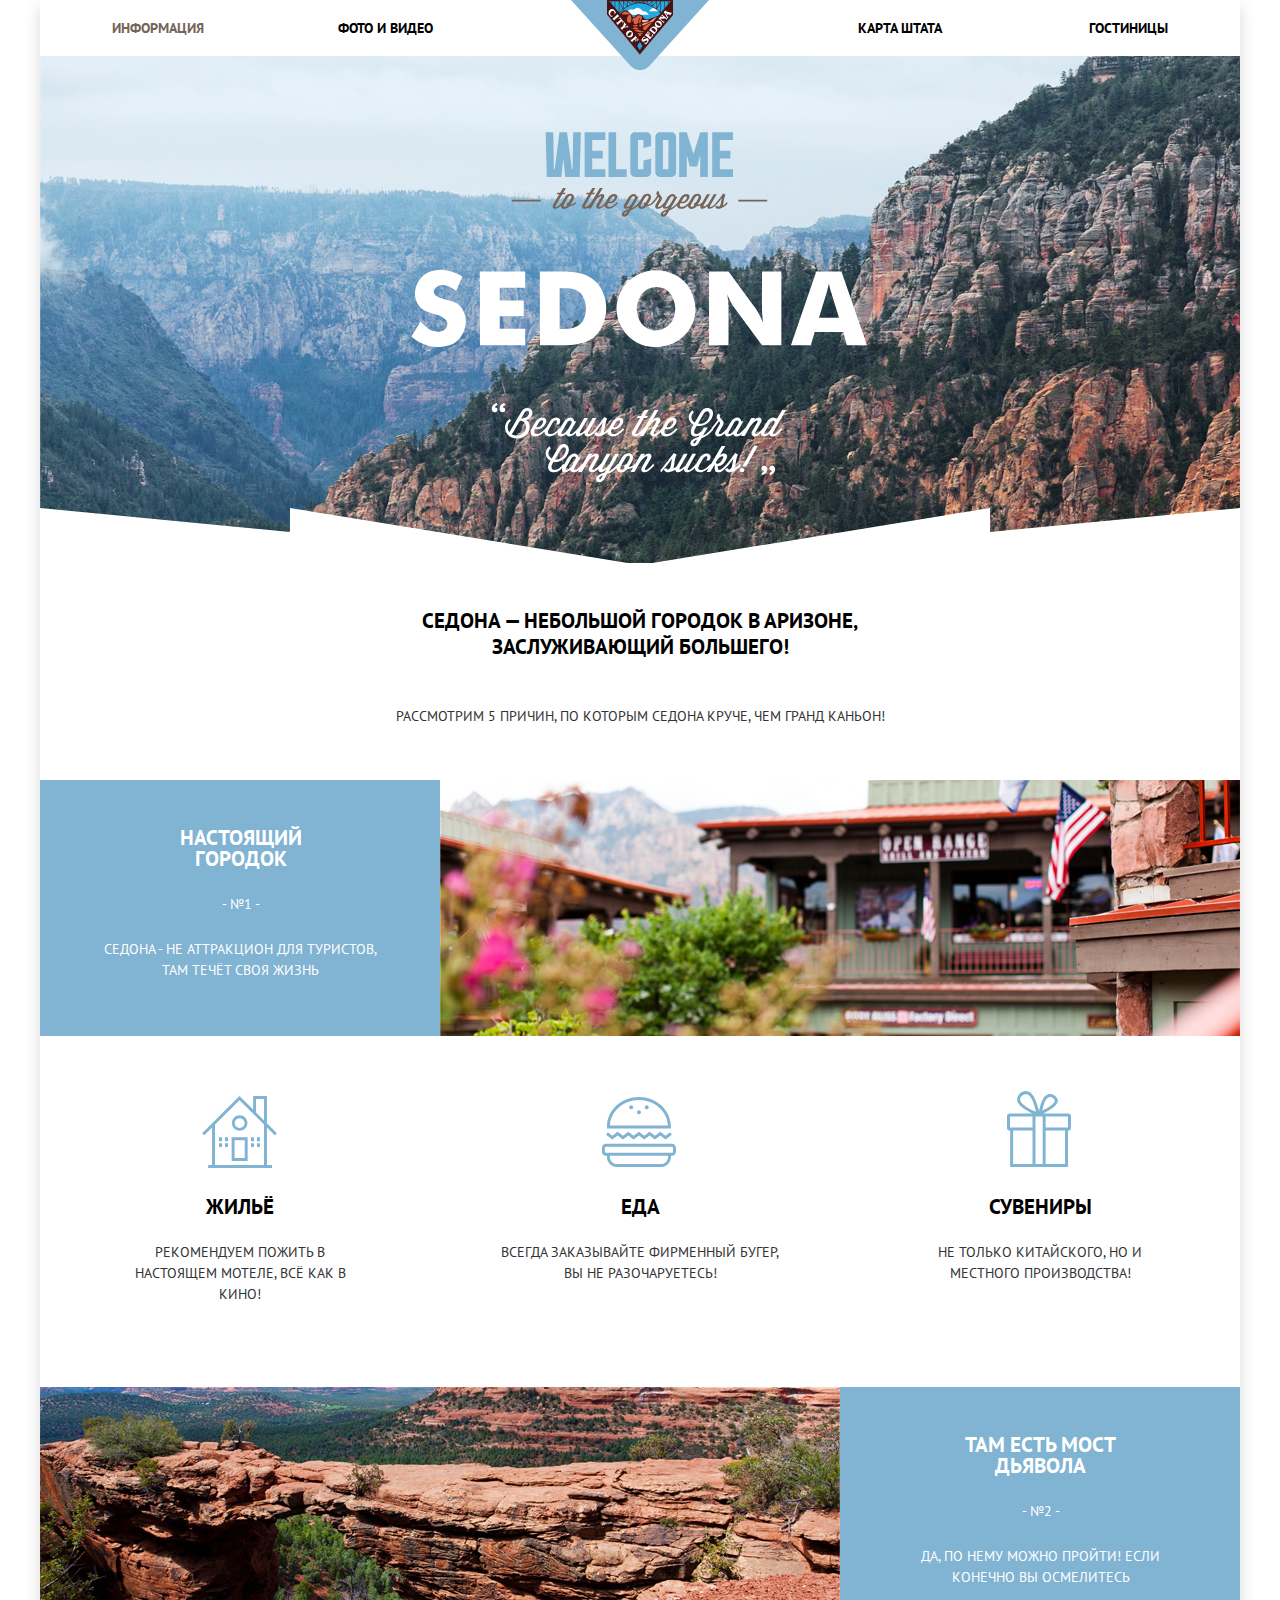
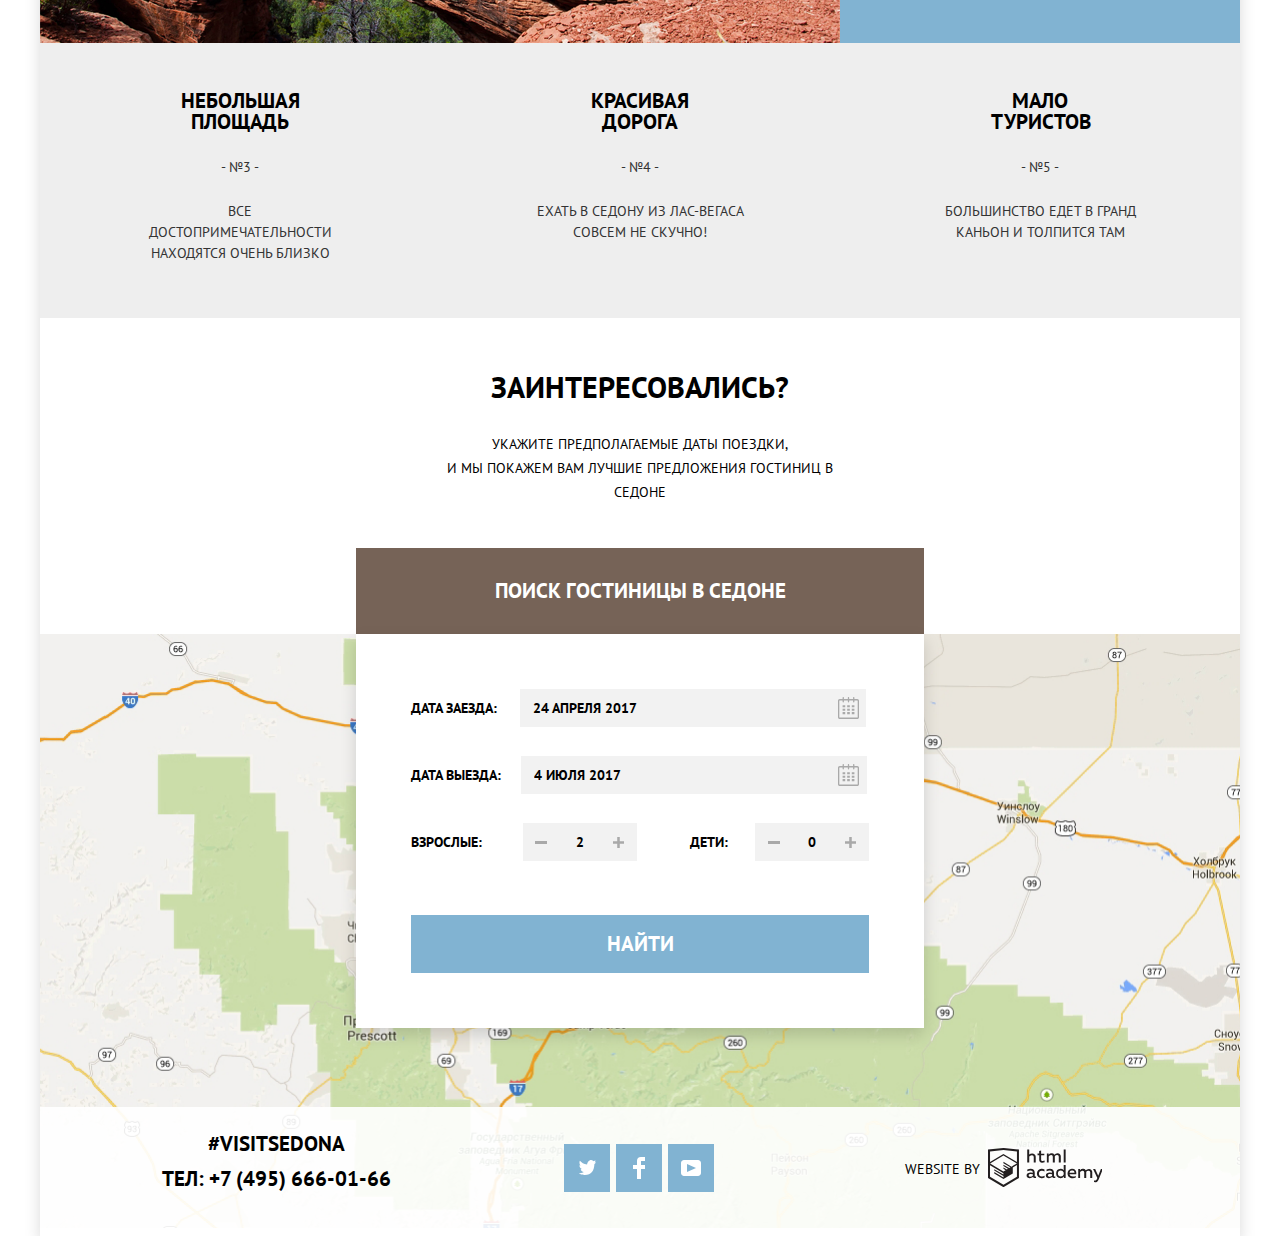
==== index.html @ 707e7577 "Добавляет декоративные элементы для фильтра страницы гостиниц" ====
<!DOCTYPE html>
<html class="page" lang="ru">
  <head>
    <meta charset="utf-8">
    <title>HTML Academy: Седона</title>
    <link href="https://fonts.googleapis.com/css2?family=PT+Sans:wght@400;700&display=swap" rel="stylesheet">
    <link href="css/normalize.css" rel="stylesheet">
    <link href="css/style.css" rel="stylesheet">
  </head>
  <body class="page-body">
   <div class="main-container"> 
    <header class="main-header">
     <nav class="main-navigation">
         <ul class="site-navigation">
           <li><a class="page-active" href="blank.html">Информация</a></li>
           <li><a href="blank.html">Фото и видео</a></li>
           <li><a href="blank.html">Карта штата</a></li>
           <li><a href="hotels.html">Гостиницы</a></li>
         </ul>
       <a class="main-header-logo">
        <img src="img/logo.svg" width="138" height="70" alt="Логотип города Седона">
       </a>
     </nav>
    </header>
    <main>
      <section class="welcome">
        <h1 class="visually-hidden">Добро пожаловать в Седону!</h1>
        <p class="welcome-picture"><img src="img/welcome.svg" width="456.65" height="350.88" alt="Добро пожаловать в Седону"></p>
      </section>
      <section class="info-city">
        <div class="zigzag">
         <h2 class="info-description">Седона — небольшой городок в Аризоне,
            заслуживающий большего!</h2>
         <p class="info-reason">Рассмотрим 5 причин, по которым Седона круче, чем Гранд Каньон!</p>
        </div> 
      </section>
      <section class="about-city">
        <div class="about-city-color">
         <h2 class="about-life">Настоящий
             городок</h2>
         <span>- №1 -</span>
         <p class="life">Седона - не аттракцион для туристов, там
            течёт своя жизнь</p>
        </div> 
        <div class="about-city-view">
         <img src="img/image.jpg" width="800" height="256" alt="Вид на город Седона">
        </div>
      </section>
      <section class="infrastructure">
        <div class="about-residence item-residence">
          <h2>Жильё</h2>
          <p>Рекомендуем пожить в настоящем
             мотеле, всё как в кино!</p>   
        </div>
        <div class="about-food item-food">
          <h2>Еда</h2>
          <p>Всегда заказывайте фирменный бугер,
             Вы не разочаруетесь!</p>
        </div>
        <div class="about-souvenir item-souvenir">
          <h2>Сувениры</h2>
          <p>Не только китайского, но и местного
             производства!</p>
        </div>
      </section>
      <section class="about-city">
        <div class="about-city-view">
          <img src="img/image-2.jpg" width="800" height="256" alt="Вид на мост Дьявола">
        </div>
        <div class="about-city-color">
         <h2 class="about-bridge">Там есть
             мост дьявола</h2>
         <span>- №2 -</span>
         <p class="bridge">Да, по нему можно пройти! Если конечно
            Вы осмелитесь</p>
        </div>
      </section>
      <section class="about-city-feature">
        <div class="about-city-not-color">
         <h2 class="square">Небольшая
             площадь</h2>
         <span>- №3 -</span>
         <p class="about-city-square">Все достопримечательности
            находятся очень близко</p>
        </div>
        <div class="about-city-not-color">
         <h2 class="road">Красивая
             дорога</h2>
         <span>- №4 -</span>
         <p class="about-city-vegas">Ехать в Седону из Лас-Вегаса совсем
            не скучно!</p>
        </div>
        <div class="about-city-not-color">
         <h2 class="tourists">Мало
             туристов</h2>
         <span>- №5 -</span>
         <p class="about-city-grand">Большинство едет в Гранд Каньон
            и толпится там</p>
        </div>
      </section>
      <section class="interesting">
        <h3 class="interesting-now">Заинтересовались?</h3>
        <p class="interesting-search">Укажите предполагаемые даты поездки,<br> 
           и мы покажем Вам лучшие предложения гостиниц в Седоне</p>
         <a class="button" href="#">Поиск гостиницы в Седоне</a>  
      </section>
      <section class="search">
        <form action="https://echo.htmlacademy.ru/" method="POST">
         <div class="search-container"> 
          <div class="search-date-in form-input">
           <label for="date-of-arrival ">Дата заезда:</label>
           <input id="date-of-arrival" type="text" name="date-of-arrival" value="24 апреля 2017" required>
           <button class="calendar" type="button" aria-label="Указать дату заезда">
           <svg xmlns="http://www.w3.org/2000/svg" width="21" height="22" viewBox="0 0 21 22">
            <path d="M19.251 2.025h-2.845V.648c0-.381-.294-.689-.656-.689-.363 0-.656.308-.656.689v1.377h-3.938V.648c0-.381-.294-.689-.655-.689-.363 0-.657.308-.657.689v1.377H5.906V.648c0-.381-.294-.689-.656-.689-.363 0-.657.308-.657.689v1.377H1.75C.784 2.025 0 2.847 0 3.862v16.302C0 21.179.784 22 1.75 22h17.501c.966 0 1.749-.821 1.749-1.836V3.862c0-1.015-.783-1.837-1.749-1.837zm.437 18.139a.448.448 0 0 1-.437.459H1.75a.45.45 0 0 1-.438-.459V3.862a.45.45 0 0 1 .438-.459h2.844v1.378c0 .381.294.689.657.689.362 0 .656-.308.656-.689V3.403h3.938v1.378c0 .381.294.689.657.689.361 0 .655-.308.655-.689V3.403h3.938v1.378c0 .381.293.689.656.689.362 0 .656-.308.656-.689V3.403h2.845c.241 0 .437.206.437.459v16.302z" fill="#A9A9A9"/>
            <path d="M4.594 8.225h2.625v2.066H4.594zM4.594 11.668h2.625v2.067H4.594zM4.594 15.112h2.625v2.066H4.594zM9.188 15.112h2.625v2.066H9.188zM9.188 11.668h2.625v2.067H9.188zM9.188 8.225h2.625v2.066H9.188zM13.781 15.112h2.625v2.066h-2.625zM13.781 11.668h2.625v2.067h-2.625zM13.781 8.225h2.625v2.066h-2.625z" fill="#A9A9A9"/>
           </svg>
           </button>
          </div>
          <div class="search-date-out form-output">
           <label for="date-of-departure">Дата выезда:</label>
           <input id="date-of-departure" type="text" name="date-of-departure" value="4 июля 2017" required>
           <button class="calendar" type="button" aria-label="Указать дату выезда">
           <svg xmlns="http://www.w3.org/2000/svg" width="21" height="22" viewBox="0 0 21 22">
            <path d="M19.251 2.025h-2.845V.648c0-.381-.294-.689-.656-.689-.363 0-.656.308-.656.689v1.377h-3.938V.648c0-.381-.294-.689-.655-.689-.363 0-.657.308-.657.689v1.377H5.906V.648c0-.381-.294-.689-.656-.689-.363 0-.657.308-.657.689v1.377H1.75C.784 2.025 0 2.847 0 3.862v16.302C0 21.179.784 22 1.75 22h17.501c.966 0 1.749-.821 1.749-1.836V3.862c0-1.015-.783-1.837-1.749-1.837zm.437 18.139a.448.448 0 0 1-.437.459H1.75a.45.45 0 0 1-.438-.459V3.862a.45.45 0 0 1 .438-.459h2.844v1.378c0 .381.294.689.657.689.362 0 .656-.308.656-.689V3.403h3.938v1.378c0 .381.294.689.657.689.361 0 .655-.308.655-.689V3.403h3.938v1.378c0 .381.293.689.656.689.362 0 .656-.308.656-.689V3.403h2.845c.241 0 .437.206.437.459v16.302z" fill="#A9A9A9"/>
            <path d="M4.594 8.225h2.625v2.066H4.594zM4.594 11.668h2.625v2.067H4.594zM4.594 15.112h2.625v2.066H4.594zM9.188 15.112h2.625v2.066H9.188zM9.188 11.668h2.625v2.067H9.188zM9.188 8.225h2.625v2.066H9.188zM13.781 15.112h2.625v2.066h-2.625zM13.781 11.668h2.625v2.067h-2.625zM13.781 8.225h2.625v2.066h-2.625z" fill="#A9A9A9"/>
           </svg>
           </button>
          </div>

          <div class="search-person">
            <div class="adult form-adult">
           <label for="adult">Взрослые:</label>
           <button class="minus" type="button" aria-label="Убрать одного взрослого">
           <svg width="12" height="3" viewBox="0 0 12 3" fill="none" xmlns="http://www.w3.org/2000/svg">
              <rect width="12" height="3"  fill="#A9A9A9"/>
            </svg>
           </button>
           <input id="adult" type="text" name="adult" min="0" value="2">
           <button class="plus" type="button" aria-label="Добавить одного взрослого">
          <svg width="11" height="11" viewBox="0 0 11 11" fill="none" xmlns="http://www.w3.org/2000/svg">
              <path fill-rule="evenodd" clip-rule="evenodd" d="M4.23086 6.76932V11H6.76932V6.76932H11V4.23086H6.76932V0H4.23085V4.23086H0V6.76932H4.23086Z" fill="#A9A9A9"/>
              </svg>
           </button>
           </div>

          <div class="children form-children">
           <label for="children">Дети:</label>
           <button class="minus" type="button" aria-label="Убрать одного ребенка">
           <svg width="12" height="3" viewBox="0 0 12 3" fill="none" xmlns="http://www.w3.org/2000/svg">
              <rect width="12" height="3"  fill="#A9A9A9"/>
            </svg>
           </button>
           <input id="children" type="text" name="children" min="0" value="0">
           <button class="plus" type="button" aria-label="Добавить одного ребенка">
           <svg width="11" height="11" viewBox="0 0 11 11" fill="none" xmlns="http://www.w3.org/2000/svg">
              <path fill-rule="evenodd" clip-rule="evenodd" d="M4.23086 6.76932V11H6.76932V6.76932H11V4.23086H6.76932V0H4.23085V4.23086H0V6.76932H4.23086Z" fill="#A9A9A9"/>
              </svg>
           </button>
          </div>
          </div>
          <button class="find" type="submit">Найти</button>
        </div>
        </form>
      </section>
      <div class="map">
        <img src="img/map.jpg" width="1200" height="594" alt="Карта города Седоны">
      </div>
    </main>
    <footer class="main-footer index-footer">
      <div class="contact-tag-tel">
        <div class="tag">
          <a href="#">#visitsedona</a>
        </div>
        <div class="tel">
          Тел: +7 (495) 666-01-66
        </div>
      </div>
      <div class="contact-social">
         <ul class="social-list">
           <li><a class="social-button twitter-button" href="#"><span class="visually-hidden">Твиттер</span></a></li>
           <li><a class="social-button facebook-button" href="#"><span class="visually-hidden">Фейсбук</span></a></li>
           <li><a class="social-button youtube-button" href="#"><span class="visually-hidden">Ютуб</span></a></li>
         </ul>
      </div>
      <div class="developer">
        <span class="by">website by</span>
        <a class="developer-logo" href="https://htmlacademy.ru/intensive/htmlcss" aria-label="HTML и CSS. Профессиональная вёрстка сайтов">
          <svg id="Layer_1" data-name="Layer 1" xmlns="http://www.w3.org/2000/svg" viewBox="0 0 108.08 36.85"><title>logo-htmlacademy-small1</title>
            <path d="M44.61,26.88a2,2,0,0,0,.55-0.1v1.33a3.25,3.25,0,0,1-1.18.21,1.67,1.67,0,0,1-1.67-1,4.84,4.84,0,0,1-3.14,1.08c-1.51,0-2.91-.83-2.91-2.55,0-2.13,2-2.79,3.71-2.79a11.08,11.08,0,0,1,2.17.25v-0.3c0-1-.76-1.77-2.19-1.77a7.42,7.42,0,0,0-3,.64v-1.7a10.21,10.21,0,0,1,3.19-.55c2.36,0,3.81,1.12,3.81,3.65v3a0.54,0.54,0,0,0,.49.59h0.17Zm-6.44-1.13A1.35,1.35,0,0,0,39.63,27h0.11a3.39,3.39,0,0,0,2.41-1V24.58a9.72,9.72,0,0,0-1.81-.21c-1,0-2.16.33-2.16,1.38h0Zm12.36-6.11a5,5,0,0,1,2.57.64V22a4.08,4.08,0,0,0-2.3-.7,2.75,2.75,0,1,0,0,5.49,5,5,0,0,0,2.43-.64v1.71a6.27,6.27,0,0,1-2.76.57A4.21,4.21,0,0,1,46,24.51q0-.21,0-0.41a4.32,4.32,0,0,1,4.18-4.46h0.38Zm12.17,7.24a2,2,0,0,0,.55-0.1v1.33a3.25,3.25,0,0,1-1.18.21,1.67,1.67,0,0,1-1.67-1,4.84,4.84,0,0,1-3.14,1.08c-1.51,0-2.91-.83-2.91-2.55,0-2.13,2-2.79,3.71-2.79a11.08,11.08,0,0,1,2.17.25v-0.3c0-1-.76-1.77-2.19-1.77a7.42,7.42,0,0,0-3,.64v-1.7a10.21,10.21,0,0,1,3.19-.55c2.36,0,3.81,1.12,3.81,3.65v3a0.54,0.54,0,0,0,.49.59h0.17Zm-6.44-1.13A1.35,1.35,0,0,0,57.73,27h0.11a3.39,3.39,0,0,0,2.41-1V24.58a9.72,9.72,0,0,0-1.81-.21c-1.06,0-2.16.33-2.16,1.38h0ZM73,16V28.2H71.35V26.88a3.88,3.88,0,0,1-3.19,1.54,4.4,4.4,0,0,1,0-8.78,3.81,3.81,0,0,1,3,1.3V16H73Zm-4.53,5.22a2.76,2.76,0,1,0,0,5.52A2.86,2.86,0,0,0,71.15,25V23A2.91,2.91,0,0,0,68.49,21.27ZM79,19.64c3.31,0,4.46,2.68,3.92,5.09H76.7c0.21,1.5,1.67,2.11,3.19,2.11a6.11,6.11,0,0,0,2.64-.59v1.6a7.14,7.14,0,0,1-3,.57C77,28.42,74.78,27,74.78,24a4.18,4.18,0,0,1,4-4.39H79Zm0.09,1.54a2.28,2.28,0,0,0-2.44,2.1v0.06H81.3A2,2,0,0,0,79.13,21.18Zm5.73,7V19.87h1.65v1a3.81,3.81,0,0,1,2.78-1.27A2.86,2.86,0,0,1,91.89,21a4.12,4.12,0,0,1,2.91-1.33A3.06,3.06,0,0,1,98,23V28.2h-1.9V23.05a1.59,1.59,0,0,0-1.42-1.75H94.42a2.8,2.8,0,0,0-2.07,1.12V28.2h-1.9V23.05A1.59,1.59,0,0,0,89,21.31H88.8a3,3,0,0,0-2.21,1.29v5.63H84.86Zm21.31-8.33h1.9l-3.91,9.46c-0.9,2.17-2.09,2.86-3.35,2.86a4.76,4.76,0,0,1-1.1-.14V30.46a2.86,2.86,0,0,0,.85.12c0.9,0,1.58-.64,2.07-1.9l0.17-.42-4-8.4h2l2.86,6.29ZM38.73,1.46V6.22a3.81,3.81,0,0,1,2.7-1.14,3.25,3.25,0,0,1,3.44,3.4v5.15H43V8.72a1.81,1.81,0,0,0-1.61-2h-0.3a2.93,2.93,0,0,0-2.32,1.39v5.52h-1.9V1.46h1.9ZM49.94,2.31v3h3V6.91h-3v3.81c0,1.1.5,1.46,1.58,1.46a4.49,4.49,0,0,0,1.69-.33v1.6A6.8,6.8,0,0,1,51,13.8a2.55,2.55,0,0,1-2.86-2.74V6.89H46.58V5.26h1.5V2.74Zm5.4,11.31V5.28H57v1A3.81,3.81,0,0,1,59.77,5a2.86,2.86,0,0,1,2.6,1.33A4.12,4.12,0,0,1,65.28,5,3.06,3.06,0,0,1,68.44,8.4v5.21h-1.9V8.46a1.59,1.59,0,0,0-1.42-1.75H64.89a2.8,2.8,0,0,0-2.07,1.12v5.78h-1.9V8.46A1.59,1.59,0,0,0,59.5,6.71H59.27A3,3,0,0,0,57.06,8v5.63H55.34ZM71.17,1.45H73V13.6H71.17V1.45ZM14.71,0H14.55L0,1.54V28.21l14.55,8.66,14.55-8.66V1.54Zm12.5,27.1L14.55,34.64,1.9,27.12V16.18l12.59,7.5V25L5.86,19.9v1.31l8.68,5.21v1.39L5.87,22.65V24l8.68,5.21,8.75-5.24V18.31L27.2,16V27.12Zm0-12.53-3.48,2-1.6,1L14.51,13v1.31L21,18.23H21l-0.14.09-1,.54-5.37-3.2V17l4.24,2.52-1,.67-3.2-1.9v1.31l2.1,1.24L14.5,22.1,2,14.65,14.51,7.11Zm0-1.32L14.49,5.76,1.91,13.25v-10L14.56,1.92,27.21,3.25v10h0Z" transform="translate(0 -0.02)" fill="#231f20"/>
          </svg>
       </a>
      </div>
    </footer> 
   </div> 
  </body>
</html>
---- css/style.css ----
/* Variables */

:root {
  --basic-black: #000000;
  --basic-extra-black: #333333;
  --basic-white: #FFFFFF;
  --basic-dark-blue: #5496BD;
  --basic-blue: #669EC0;
  --basic-light-blue: #81B3D2;
  --basic-dark-brown: #503E33;
  --basic-brown: #604E43;
  --basic-light-brown: #766357;
  --basic-extra-gray:  #666666;
  --basic-dark-gray: #A9A9A9;
  --basic-gray: #EBEBEB;
  --basic-light-gray: #F2F2F2;
  --basic-natural: #EEEEEE;
  --special-coll-blue:  E6F3FA;
  --special-dark-gray: #6A6A6A;
  --special-gray: #ABABAB;
  --special-black: #231F20;
  --special-middle-gray: #CACACA;
  --special-logo-gray: #BDBBBC;
  --special-input-gray: #E5E5E5;
 
}
/*outline: 1px solid #ff0000;*/

/* Global */

body {
  margin: 0;
  padding: 0;
  font-family: "PT Sans", Arial, sans-serif;
  font-size: 14px;
  line-height: 26px;
  font-weight: 400;
  color: var(--basic-black);
  text-transform: uppercase;
  background-color: var(--basic-white);
}

a {
  text-decoration: none;
}

img {
  max-width: 100%;
  height: auto;
}

* {
  box-sizing: border-box;
}

.visually-hidden {
  width: 1px;
  height: 1px;
  margin: -1px;
  border: 0;
  padding: 0;
  white-space: nowrap;
  clip-path: inset(100%);
  clip: rect(0 0 0 0);
  overflow: hidden;
}

/* Сетка */

.page {
  height: 100%;
}

.main-container {
  display: grid;
  grid-template-rows: min-content 1fr min-content;
  align-content: start;
  width: 1200px;
  min-height: 100%;
	margin: 0 auto;
  padding: 0;
  background-color: var(--basic-white);
  box-shadow: 0px 7px 15px rgba(0, 1, 1, 0.15);
  position: relative;
}

/* Main navigation */

.main-navigation {
  font-weight: 700;
  background-color: var(--basic-white);
  position: relative;
}

.site-navigation {
  display: flex;
  margin: 0;
  padding: 15px 72px;
}

.site-navigation li {
  list-style: none;
}

.site-navigation li:nth-child(2) {
  margin-left: 134px;
}

.site-navigation li:nth-child(3) {
  margin-left: auto;
}

.site-navigation li:last-child {
  margin-left: 147px;
}

a.main-header-logo {
  position: absolute;
  top: 0;
  left: 50%;
  transform: translateX(-50%);
}

/* User navigation */

.site-navigation a {
  color: var(--basic-black);
}

.site-navigation a:hover,
.site-navigation a:focus {
  color: var(--basic-light-blue);
}

.site-navigation a:active {
  color: var(--basic-black);
  opacity: 0.3;
}

.site-navigation .page-active {
  color: var(--basic-light-brown);
}

/* Main Index */

.welcome {
  background-color: var(--special-coll-blue);
  background-image: url("../img/background photo.jpg");
  background-repeat: no-repeat;
  padding-top: 77.35px;
  padding-bottom: 71.76px;
  padding-left: 371px;
  padding-right: 371px;
}

p.welcome-picture {
  padding-bottom: 0;
  margin: 0;
}

.info-city {
  display: flex;
  background-color: var(--basic-white);
  flex-direction: column;
  align-items: center;
  margin: 0;
}

.info-city .zigzag {
  background-image: url("../img/intro-mask.svg");
  background-repeat: no-repeat;
  padding: 0;
  padding-top: 57px;
  margin: 0;
  margin-top: -55px;
}

.info-city .info-description {
  display: inline-block;
  font-size: 21px;
  font-weight: 700;
  text-align: center;
  padding-bottom: 32px;
  padding-top: 42.5px;
  margin: 0;
  margin-bottom: 11.5px;
  margin-left: 365px;
  margin-right: 365px;
}

.info-reason {
  text-align: center;
  color: var(--basic-extra-black);
}

.info-city .info-reason {
  margin: 0;
  margin-bottom: 51px;
}

.interesting {
  background-color: var(--basic-white); 
}

.interesting-now {
  font-size: 30px;
  line-height: 24px;
  font-weight: 700;
  text-align: center;
  margin-bottom: 33px;
  margin-top: 57px;
}

.about-city {
  display: flex;
  justify-content: space-between;
  margin: 0;
  padding: 0; 
}

.about-city-color {
  width: 400px;
  color: var(--basic-white);
  background-color: var(--basic-light-blue);
  line-height: 21px;
  text-align: center;
  padding-top: 47px;
  padding-right: 49px;
  padding-bottom: 54px;
  padding-left: 50px;
}

.about-city-color h2.about-life {
  width: 122px;
  font-size: 21px;
  font-weight: 700;
  margin: 0 auto;
  margin-bottom: 25px;
}

.about-city-color h2.about-bridge {
  width: 151px;
  font-size: 21px;
  font-weight: 700;
  margin: 0 auto;
  margin-bottom: 25px;
}

.about-city-color p.life {
  margin-top: 24px;
  margin-bottom: 0;
}

.about-city-color p.bridge {
  margin-top: 24px;
  margin-bottom: 0;
}

.about-city-view {
  display: flex;
}

.infrastructure {
  display: grid;
  grid-template-columns: 1fr 1fr 1fr;
  margin: 0;
  padding: 0;
}

.about-residence h2,
.about-food h2,
.about-souvenir h2 {
  margin-top: 0;
  margin-bottom: 25px;
  padding-top: 160px;
}

.about-residence,
.about-food,
.about-souvenir {
  padding-bottom: 82px;
} 

.about-residence p {
  display: inline-block;
  width: 254px;
  margin: 0;
}

.about-food p {
  display: inline-block;
  width: 297px;
  margin: 0;
}

.about-souvenir p {
  display: inline-block;
  width: 270px;
  margin: 0;
}

.infrastructure .item-residence { 
  background-image: url("../img/icon-1.svg");
  background-repeat: no-repeat;
  background-position: 162px 60px;
}

.infrastructure .item-food { 
  background-image: url("../img/icon-3.svg");
  background-repeat: no-repeat;
  background-position: 162px 61px;
}

.infrastructure .item-souvenir { 
  background-image: url("../img/icon-2.svg");
  background-repeat: no-repeat;
  background-position: 167px 55px;
}

.about-city-feature {
  display: grid;
  justify-items: center;
  grid-template-columns: 1fr 1fr 1fr;
  margin: 0;
  padding: 0;
}

.about-city-not-color {
  padding-top: 47px;
  padding-bottom: 54px;
}

.about-city-feature h2 {
  margin: 0;
  margin-bottom: 25px;
  font-size: 21px;
  font-weight: 700;
 }

 .about-city-not-color .square {
  margin-bottom: 25px;
  width: 119px;
  margin-left: auto;
  margin-right: auto;
}

.about-city-not-color .road {
  margin-bottom: 25px;
  width: 99px;
  margin-left: auto;
  margin-right: auto;
}

.about-city-not-color .tourists {
  margin-bottom: 25px;
  width: 98px;
  margin-left: auto;
  margin-right: auto;
} 

p.about-city-square {
  width: 209px;
  margin-top: 23px;
  margin-bottom: 0;
} 

p.about-city-vegas {
  width: 261px;
  margin-top: 23px;
  margin-bottom: 0;
} 

p.about-city-grand {
  width: 247px;
  margin-top: 23px;
  margin-bottom: 0;
} 

.infrastructure {
  background-color: var(--basic-white);
  text-align: center;
  line-height: 21px;
}

.infrastructure h2 {
  font-size: 21px;
  font-weight: 700;
}

.infrastructure p {
  color: var(--basic-extra-black);
}

.about-city-feature {
  background-color: var(--basic-natural);
  text-align: center;
  line-height: 21px;
}

.about-city-feature h2 {
  font-size: 21px;
  font-weight: 700;
}

.about-city-feature p {
  color: var(--basic-extra-black);
}

.about-city-feature span {
  color: var(--basic-extra-black);
}

.interesting {
  display: flex;
  flex-direction: column;
  align-items: center;
}

.interesting a.button {
  padding-top: 30px;
  padding-bottom: 30px;
  padding-left: 125px;
  padding-right: 124px;
}

.interesting-search {
  line-height: 24px;
  text-align: center;
  width: 435px;
  margin: 0;
  margin-bottom: 44px;
}

/* Main Index Button */

.button {
  width: 568px;
  font: inherit;
  font-size: 21px;
  font-weight: 700;
  color: var(--basic-white);
  background-color: var(--basic-light-brown);
  text-align: center;
  vertical-align: middle;
  text-transform: uppercase;
  border: none;
}

.button:hover,
.button:focus {
  background-color: var(--basic-brown);
}

.button:active {
  color: rgba(255, 255, 255, 0.3);
  background-color: var(--basic-dark-brown);
}

/* Main Index Form */
.search {
  width: 568px;
  line-height: 26px;
  font-weight: 700;
  text-align: left;
  background-color: var(--basic-white);
  margin-left: auto;
  margin-right: auto;
  position: absolute; 
  left: 316px;
}

.search .search-container {
  display: flex;
  flex-direction: column;
  flex-wrap: wrap;
  padding: 55px;
  margin: 0;
  box-shadow: 0px 7px 15px rgba(0, 1, 1, 0.15);
  position: relative;
}

.search .search-person {
  display: flex;
  justify-content: space-between;  
}

.search-date-in input {
  width: 346px;
  height: 38px;
  padding-left: 13px;
  margin-left: 19px;
}  

.search-date-out input{
  width: 346px;
  height: 38px;
  padding-left: 13px;
  margin-left: 16px;
}

.search-container input {
  font-size: 14px;
  font-weight: 700;
  text-transform: uppercase;
  background-color: var(--basic-light-gray);
  border: none;
  margin-bottom: 29px;
}

.search-container button.find {
  display: inline-block;
  font-weight: 700;
  font-size: 21px;
  text-align: center;
  height: 58px;  
  text-transform: uppercase;
  background-color: var(--basic-light-blue);
  color: var(--basic-white);
  border: none;
  padding: 16px 182px;
  margin-top: 25px;
}

.search-container button.find:hover,
.search-container button.find:focus {
  background-color: var(--basic-blue);
}

.search-container button.find:active {
  background-color: var(--basic-dark-blue);
  color: rgba(255, 255, 255, 0.3);
}

.search-container input:hover {
  background-color: var(--basic-gray);
}

.search-container input:focus {
  background-color: var(--basic-white);
  border: 2px solid var(--special-input-gray);
}

.search-person input {
  width: 114px;
  height: 38px;
  text-align: center;
}

.adult label {
  margin: 0;
  margin-right: 37px;
}

.children input {
  margin: 0;
  margin-left: 23px;
}

.search .calendar {
  background-color: var(--basic-light-gray);
  border: none;
}

.form-input {
  position: relative;
}

.form-input .calendar {
  position: absolute;
  right:4px;
  top: 7px;
}

.form-output {
  position: relative;
}

.form-output .calendar {
  position: absolute;
  right:4px;
  top: 7px;
}

.search button.calendar:hover path,
.search button.calendar:focus path {
  fill: var(--basic-black);
}

.search button.calendar:active path {
  fill: var(--basic-light-blue);
}

.search .minus,
.search .plus {
  background-color: var(--basic-light-gray);
  border: none;
}

.form-adult {
  position: relative;
}

.form-adult .minus {
  position: absolute;
  top: 7px;
  left: 118px;
}

.form-adult .plus {
  position: absolute;
  top: 11px;
  left: 196px;
}

.form-children {
  position: relative;
}

.form-children .minus {
  position: absolute;
  top: 7px;
  right: 83px;
}

.form-children .plus {
  position: absolute;
  top: 11px;
  right: 7px;
}

.search button.minus:hover rect,
.search button.minus:focus rect {
  fill: var(--basic-black);
}

.search button.minus:active rect {
  fill: var(--basic-light-blue);
}

.search button.plus:hover path,
.search button.plus:focus path {
  fill: var(--basic-black);
}

.search button.plus:active path {
  fill: var(--basic-light-blue);
}

/* Main Footer Index*/

.main-footer {
  display: grid;
  width: 1200px;
  justify-items: center;
  grid-template-columns: 1fr 1fr 1fr;
  background-color: rgba(255, 255, 255, 0.9);
  margin: 0;
  padding: 0; 
}

.index-footer {
  position: absolute;
  bottom: 8px;
}

.contact-tag-tel {
  font-size: 21px;
  font-weight: 700;
  text-align: center;
  padding-top: 24px;
  padding-bottom: 36px;
  padding-left: 73px;
}

.tag a {
  color: var(--basic-black);
}

.contact-tag-tel .tag {
  margin-bottom: 9px;
  text-align: center;
}

.main-footer .contact-social {
  padding-top: 37px;
  padding-bottom: 36px;
  padding-right: 2px;
}

.contact-social ul {
  display: flex;
  justify-content: space-between;
  width: 150px;
  margin: 0;  
  padding: 0;
  list-style: none;  
}

.contact-social a.social-button {
  display: flex;
  width: 46px;
  height: 48px;
  text-align: center;
}

.contact-social .social-button {
  background-color: var(--basic-light-blue);
}

.twitter-button {
  background-image: url("../img/twitter.svg");
  background-repeat: no-repeat;
  background-position: center;
}

.facebook-button {
  background-image: url("../img/fb-icon.svg");
  background-repeat: no-repeat;
  background-position: center;
}

.youtube-button {
  background-image: url("../img/youtube.svg");
  background-repeat: no-repeat;
  background-position: center;
}

.social-button:hover,
.social-button:focus {
  background-color: var(--basic-blue);
}

.social-button:active {
  color: rgba(255, 255, 255, 0.3);
  background-color: var(--basic-dark-blue);
}

.developer {
  display: flex;
  padding-right: 73px;
}

.developer-logo {
  width: 115px;
  height: 41px;
  color: var(--special-black);
  padding-top: 41px;
}

.developer span {
  padding-top: 49px;
  padding-bottom: 45px;
  margin-right: 8px;
}

a.developer-logo:hover path,
a.developer-logo:focus path{
  fill: var(--basic-light-blue);
}

a.developer-logo:active path{
  fill: var(--special-logo-gray);
}

/* Main Hotels */

.filters {
  background-color: var(--basic-blue);
  background-image: url("../img/background.jpg");
  background-repeat: no-repeat;
  color: var(--basic-white);
}

.filters .filter-items {
  display: flex;
  margin: 0;
  padding: 0;
  padding: 0 72px;
}

.filters legend {
  font-weight: 700;
  font-size: 16px;
  line-height: 21px;
}

.filters fieldset {
  margin: 0;
  padding: 0;
  border: none;
}

.filters ul {
  min-width: 160px;
  margin: 0;
  padding: 0;
  list-style: none;
}

.filter-items .infrastructure-items,
.filter-items .housing-items,
.filter-items .cost-items {
  padding-top: 26.5px;
  padding-bottom: 29px;
  text-align: left;
}

.infrastructure-items legend,
.housing-items legend {
  margin-bottom: 24px;
}

.infrastructure-list li:not(:last-child) {
  padding:0;
  margin:0;
  margin-bottom: 25px;
  line-height: 21px;
}

.type-housing li:not(:last-child) {
  padding:0;
  margin:0;
  margin-bottom: 25px;
  line-height: 21px;
}

.housing-items label {
  padding-left: 39px; 
}

.filter-option {
  display: none;
}

.infrastructure-item label {
  position: relative;
  display: block;
  cursor: pointer;
  user-select: none;
  padding-left: 40px;
}

.housing-item label {
  position: relative;
  display: block;
  cursor: pointer;
  user-select: none;
  padding-left: 40px;
}

.housing-item .filter-check::before {
  content: "";
  width: 23px;
  height: 23px;  
  background-image: url("../img/checkbox-off.svg");  
  background-repeat: no-repeat;   
  background-position: top center;
  cursor: pointer;
  position: absolute; 
  left: 0px;
}

.infrastructure-item .filter-check::before {
  content: "";
  width: 23px;
  height: 23px;  
  background-image: url("../img/checkbox-off.svg");  
  background-repeat: no-repeat;   
  background-position: top center;
  cursor: pointer;
  position: absolute; 
  left: 0px;
}

.filter-option:checked + label::before { 
  width: 27px; 
  background-image: url("../img/checkbox-on.svg");
}

.filter-option:checked:disabled + label::before { 
  width: 27px; 
  background-image: url("../img/checkbox-on-disabled.svg");
}

.filter-option:disabled + label::before { 
  width: 27px; 
  background-image: url("../img/checkbox-off-disabled.svg");
}

.filter-items .infrastructure-items {
  margin-right: 95px;
}

.filter-items .housing-items {
  margin-right: 324px;
}

.cost-items legend {
  text-align: left;
  font-size: 16px;
  font-weight: 700;
  line-height: 21px;
  margin: 0;
  margin-bottom: 10.5px;
  padding-left: 1px;
}

.filter-items .filter-cost {
  display: flex;
  width: 316px;
  text-align: center;
  border: 2px solid var(--basic-white);
  border-radius: 2px;
  position: relative;
}

.min-cost::after {
  position: absolute;
  content: " ";
  top: 5px;
  left: 156px;
  width: 2px;
  height: 22px;
  background-color: var(--basic-white);
}

.filter-cost .min-cost,
.filter-cost .max-cost {
  display: inline-block;
  text-align: center;
  padding-top: 2.5px;
  padding-bottom: 4.5px; 
  padding-left: 5px; 
}

.filter-cost .min-cost {
  width: 158px;
}

.filter-cost .max-cost {
  width: 159px;
}

.cost-items .range-filter {
 width: 316px;
}

.cost-items .range-cost {
  position: relative;
  height: 30px;  
  padding-top: 20px;
  margin-bottom: 25px;
}

.range-cost .scale {
  height: 2px;
  background-color: rgba(255, 255, 255, 0.3);
}

.range-cost .bar {
  width: 248px;
  height: 2px;  
  background-color: var(--basic-white);
  margin-left: 12px;
}

.range-cost .toggle {
  position: absolute;
  top: 11px;
  width: 21px;
  height: 22px;
  padding: 0;
  background-image: url("../img/filter-button.svg");
  background-repeat: no-repeat;
  background-position: top center;
  cursor: pointer;
}

.range-cost .toggle-max {
  left: 252px;
}

.range-cost .toggle:hover,
.range-cost .toggle:focus {
  width: 23px;
  height: 24px;
  transform: scale(1.2);
}

.filter-items button {
  display: block;
  padding-top: 8px;
  padding-bottom: 8px;
  padding-right: 33px;
  padding-left: 34px;
  color: var(--basic-white);
  text-transform: uppercase;
  background-color: transparent;
  border: 2px solid var(--basic-white);
  border-radius: 2px;
  margin-left: 85px;
  margin-right: auto;
}

.filter-items button:hover,
.filter-items button:focus {
  color: var(--basic-black);
  border: 2px solid var(--basic-white);
  border-radius: 2px;
  background-color: var(--basic-white);
}

.results-search-find {
  display: flex;
  padding: 0 73px;
} 

.find {
  padding-top: 29px;
  padding-bottom: 31px;
}

.results {
  display: flex;
  margin-left: 46px;
}

.results span {
  padding: 0;
  margin: 0;
  margin-left: 1px;
  padding-top: 31px;
}

.results-list {
  display: flex;
  padding: 0;
  margin: 0;
  list-style: none;
  font-size: 12px;
  line-height: 18px;
  padding-top: 32px;
}

.filter-price {
  margin-left: 40px;
}

.filter-type {
  margin-left: 32px;
}

.filter-rating {
  margin-left: 33px; 
}

.filter-up-down .up-down {
  display: flex;
  justify-items: flex-end;
  align-self: center;
  margin: 0;
  padding: 0;
  list-style: none;
  padding-top: 32px;
  margin-left: 503px;
}

.up-down li:nth-child(1) {
  margin-right: 12px;
}

a.filter-up path {
  background-repeat: no-repeat;
  fill: var(--special-middle-gray);
}

a.filter-down path {
  background-repeat: no-repeat;
  fill: var(--special-middle-gray);
}

a.filter-up:hover path,
a.filter-up:focus path {
  fill: var(--basic-black);
}

a.filter-up:active path {
  fill: var(--basic-light-blue);
}

.up-down a.active path {
  fill: var(--basic-light-blue);
}

a.filter-down:hover path,
a.filter-down:hover path {
  fill: var(--basic-black);
}

a.filter-down:active path {
  fill: var(--basic-light-blue);
}

/* Results search */

.results-search-find {
  background-color: var(--basic-white);
}

.results-search-find .find {
  font-size: 21px;
  font-weight: 700;
}

.results-search-find .sorting {
  font-size: 12px;
  line-height: 18px;
}

.results-list a.filter-price {
  color: var(--basic-light-blue);
}

.results-list a.filter-type, 
.results-list a.filter-rating {
  color: rgba(0, 0, 0, 0.3);
  border-bottom: 1px dashed var(--basic-light-blue);
}

.results-list .active:hover,
.results-list .active:focus {
  color: var(--basic-light-blue);
}

.results-list a.active:active {
  color: var(--basic-black);
  border: none;
} 

.hotels-list {
  margin: 0;
  padding: 0 73px;
  list-style: none;
}

.hotels-list li.hotel-items-amara,
.hotels-list li.hotel-items-desert,
.hotels-list li.hotel-items-villas {
  display: flex;
  align-items: center;
  border-top: 1px solid var(--special-input-gray);
}

.hotels-list li.hotel-items-villas {
  border-bottom: 1px solid var(--special-input-gray);
}

.hotels-list div.amara,
.hotels-list div.desert,
.hotels-list div.villas {
  display: flex;
  justify-content: space-between;
  width: 921px;
  margin: 0;
  padding: 0; 
}

.info-type-price span {
  display: inline-block;
  margin-top: 7px;
  margin-bottom: 16px;
}

.info-type-price .type-amara {
  width: 107px;
  margin-right: 6px;
}

.info-type-price .type-desert {
  width: 82px;
  margin-right: 31px;
}

.info-type-price .type-villas {
  width: 126px;
  margin-right: -13px;
}

.hotel-picture {
  padding-top: 30px;
  padding-bottom: 23px;
}

.hotel-amara {
  display: flex;
  flex-direction: column;
  margin-left: 28px;
}

.hotel-desert {
  display: flex;
  flex-direction: column;
  margin-left: 29px;
}

.hotel-villas {
  display: flex;
  flex-direction: column;
  margin-left: 28px;
}

.name-hotel a {
  font-size: 21px;
  font-weight: 700;
  color: var(--basic-black); 
}

h3.name-hotel {
  padding-top: 24px;
  margin-top:0;
  margin-bottom: 0;
}

.rating-stars ul {
  display: flex;
  justify-content: flex-end;
  padding:0;
  padding-top: 29px;
  list-style: none;
}

.rating-stars li:not(:last-child) {
  margin-right: 5px;
}

.rating-hotel .rating-value {
  width: 110px;
  line-height: 21px;
  text-align: center;
  color: var(--basic-extra-gray);
  background-color: var(--basic-light-gray);
}

p.rating-value {
  margin-top: 47px;
  margin-bottom: 30px;
  padding-top: 3px;
  padding-bottom:3px;
  padding-left: 15px;
  padding-right: 12px;
}

a.button-book {
  padding-bottom: 4.5px;
  padding-top: 4.5px;
  padding-right: 16px;
  padding-left: 17px;
}

a.button-more {
  padding-bottom: 4.5px;
  padding-top: 4.5px;
  padding-right: 16px;
  padding-left: 17px;
}

.name-hotel a:hover,
.name-hotel a:focus {
  color: var(--basic-light-blue);
}

.name-hotel a:active {
  opacity: 0.3;
  color: var(--basic-black);
}

.info-type-price span {
  line-height: 21px;
}

.button-more-book a {
  line-height: 21px;
  font-weight: 700;
}

.button-more-book .button-more {
  margin-right: 4px;
}

.button-more-book .button-more {
  color: var(--basic-white);
  background-color: var(--basic-light-blue);
  border: none;
}

.button-more-book a.button-more:hover,
.button-more-book a.button-more:focus {
  background-color: var(--basic-blue);
}

.button-more-book a.button-more:active {
  background-color: var(--basic-dark-blue);
  color: rgba(255, 255, 255, 0.3);
}

.button-more-book .button-book {
  color: var(--basic-white);
  background-color: var(--basic-light-brown);
  border: none;
}

.button-more-book a.button-book:hover,
.button-more-book a.button-book:focus {
  background-color: var(--basic-brown);
}

.button-more-book a.button-book:active {
  background-color: var(--basic-dark-brown);
  color: rgba(255, 255, 255, 0.3);
}
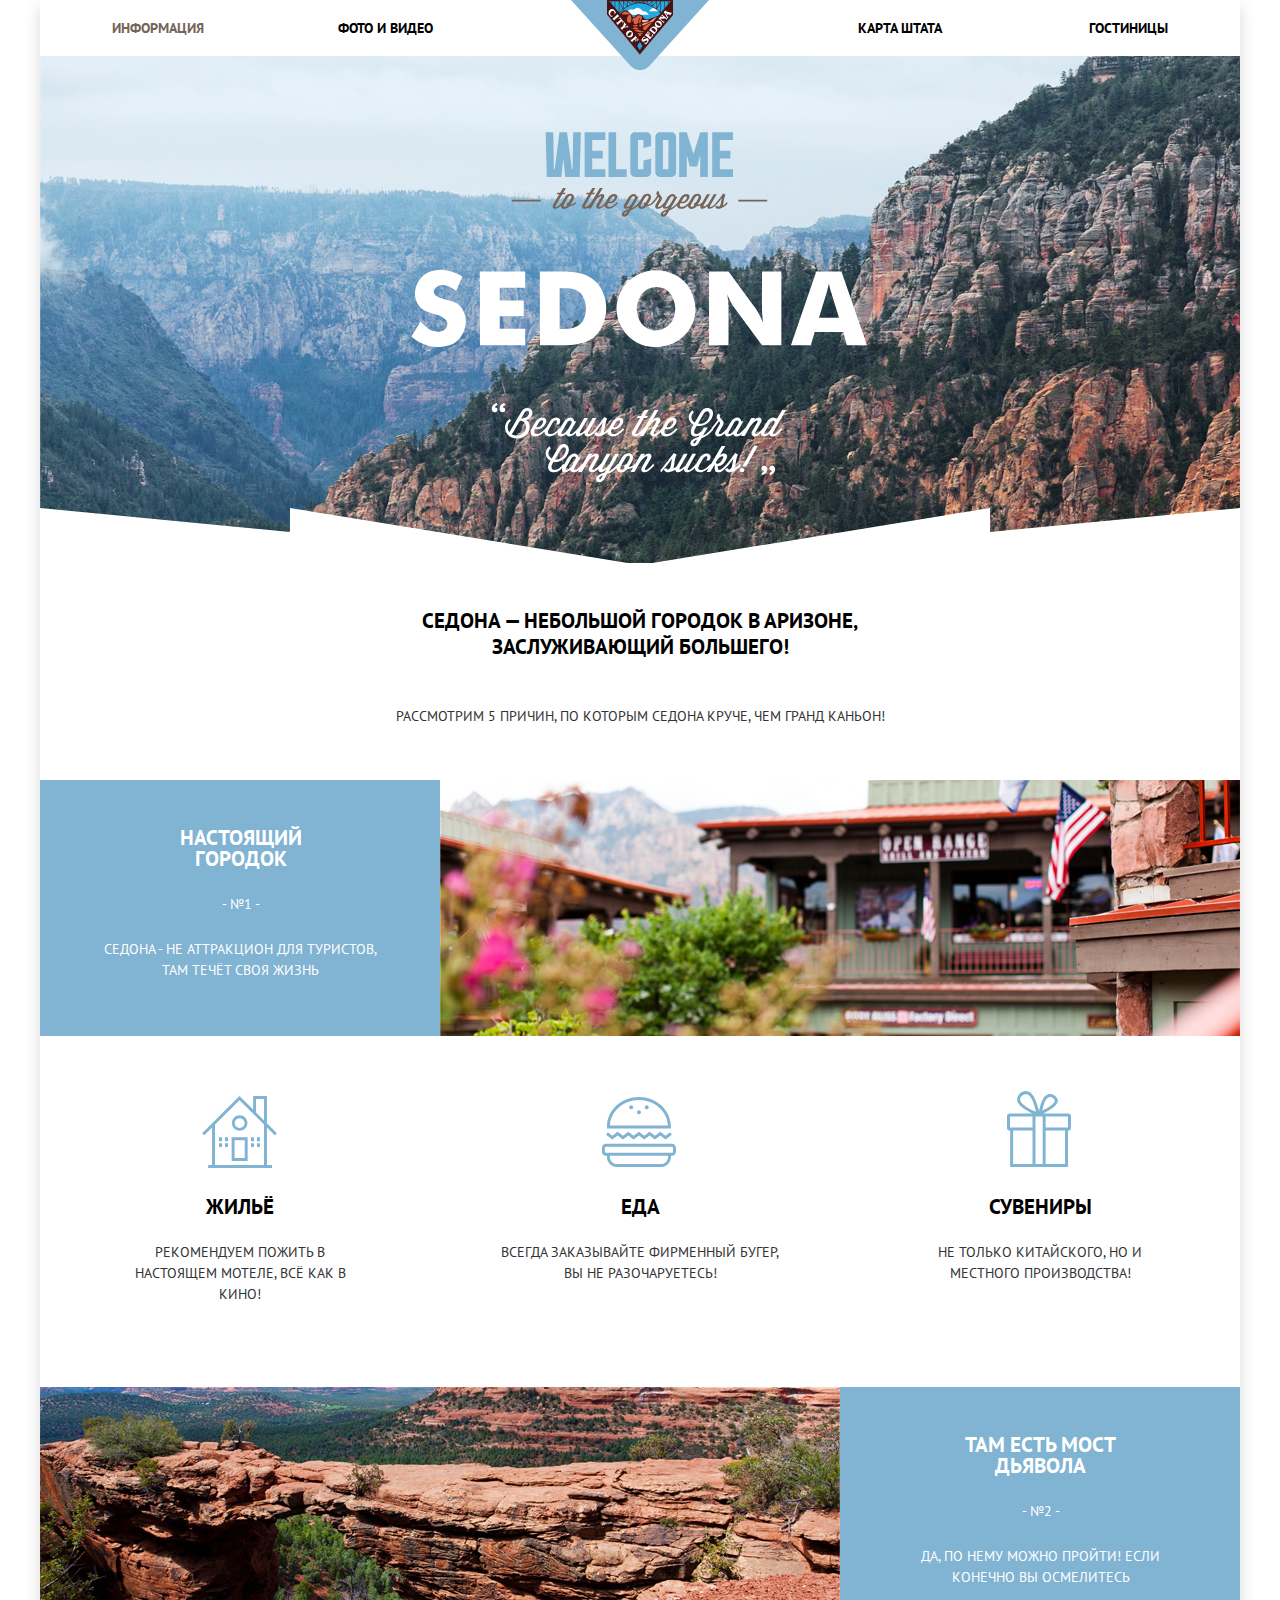
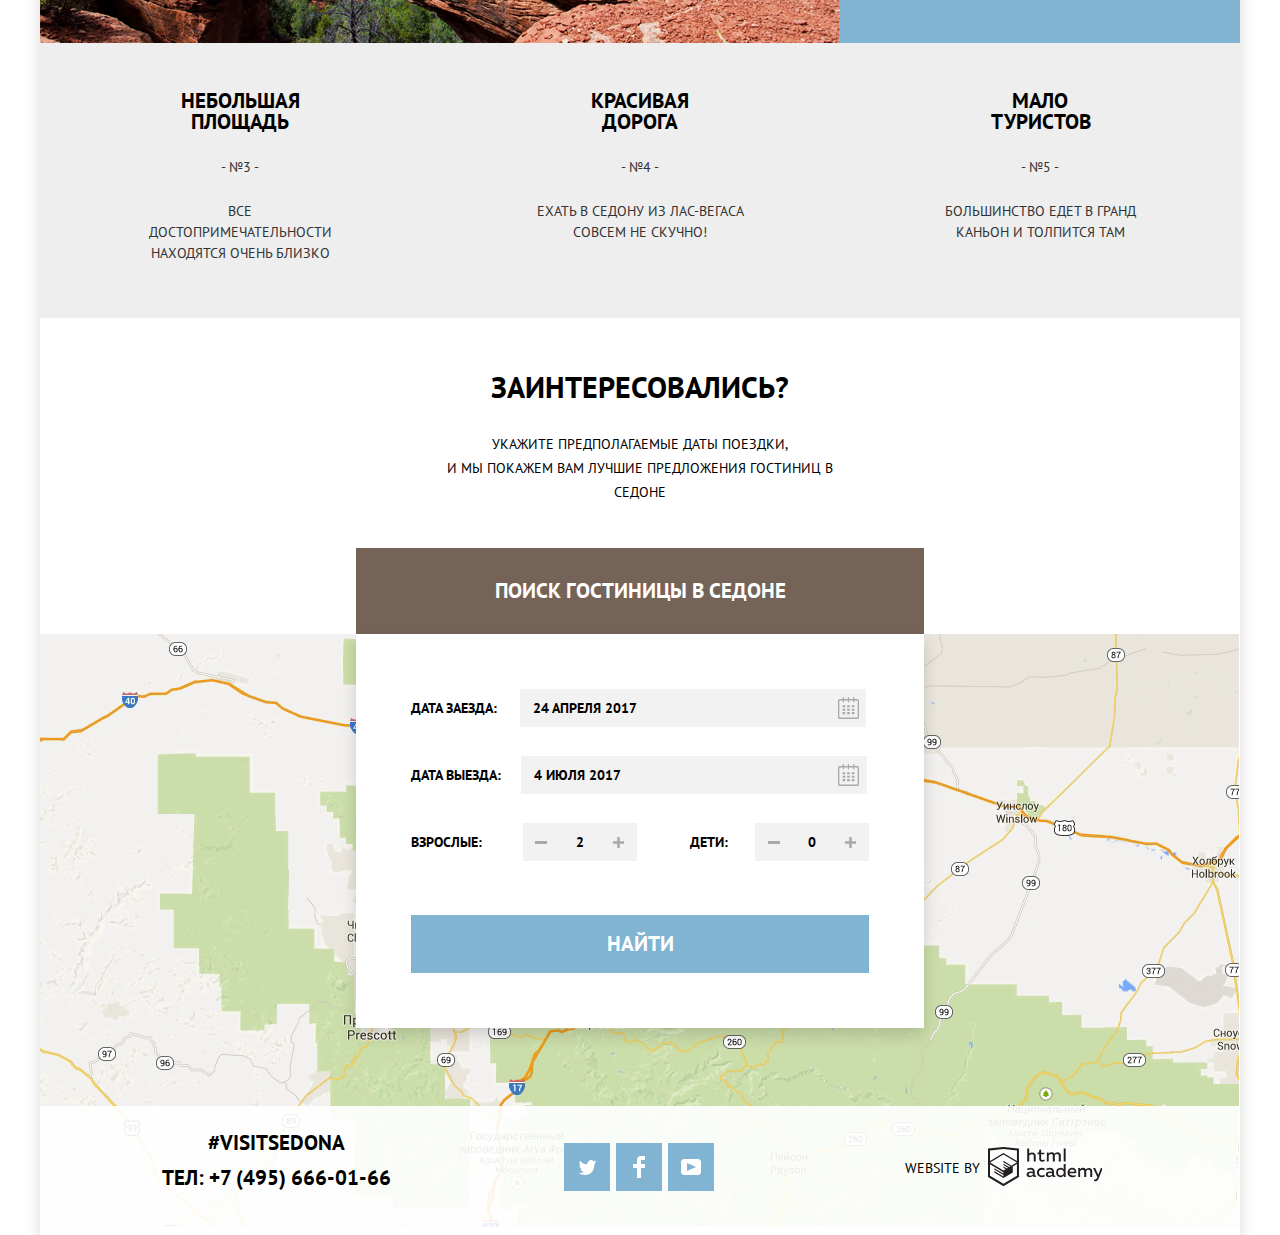
==== commit 01e92447: "Исправляет ошибки в Perfect Pixel" ====
--- a/index.html
+++ b/index.html
@@ -164,7 +164,7 @@
         </form>
       </section>
       <div class="map">
-        <img src="img/map.jpg" width="1200" height="594" alt="Карта города Седоны">
+        <img src="img/map.jpg" width="1199" height="594" alt="Карта города Седоны">
       </div>
     </main>
     <footer class="main-footer index-footer">
--- a/css/style.css
+++ b/css/style.css
@@ -911,6 +911,7 @@
   text-align: center;
   border: 2px solid var(--basic-white);
   border-radius: 2px;
+  margin-left: -1px;
   position: relative;
 }
 
@@ -930,7 +931,7 @@
   text-align: center;
   padding-top: 2.5px;
   padding-bottom: 4.5px; 
-  padding-left: 5px; 
+  padding-left: 4px; 
 }
 
 .filter-cost .min-cost {
@@ -998,7 +999,7 @@
   background-color: transparent;
   border: 2px solid var(--basic-white);
   border-radius: 2px;
-  margin-left: 85px;
+  margin-left: 84px;
   margin-right: auto;
 }
 
@@ -1029,7 +1030,7 @@
   padding: 0;
   margin: 0;
   margin-left: 1px;
-  padding-top: 31px;
+  padding-top: 32px;
 }
 
 .results-list {
@@ -1139,13 +1140,16 @@
 
 .hotels-list {
   margin: 0;
+  padding: 0;
+  list-style: none;
+}
+
+.hotel-item {
+  margin: 0;
   padding: 0 73px;
-  list-style: none;
-}
-
-.hotels-list li.hotel-items-amara,
-.hotels-list li.hotel-items-desert,
-.hotels-list li.hotel-items-villas {
+}
+
+.hotels-list .hotel-item {
   display: flex;
   align-items: center;
   border-top: 1px solid var(--special-input-gray);
@@ -1242,7 +1246,7 @@
 }
 
 p.rating-value {
-  margin-top: 47px;
+  margin-top: 40px;
   margin-bottom: 30px;
   padding-top: 3px;
   padding-bottom:3px;
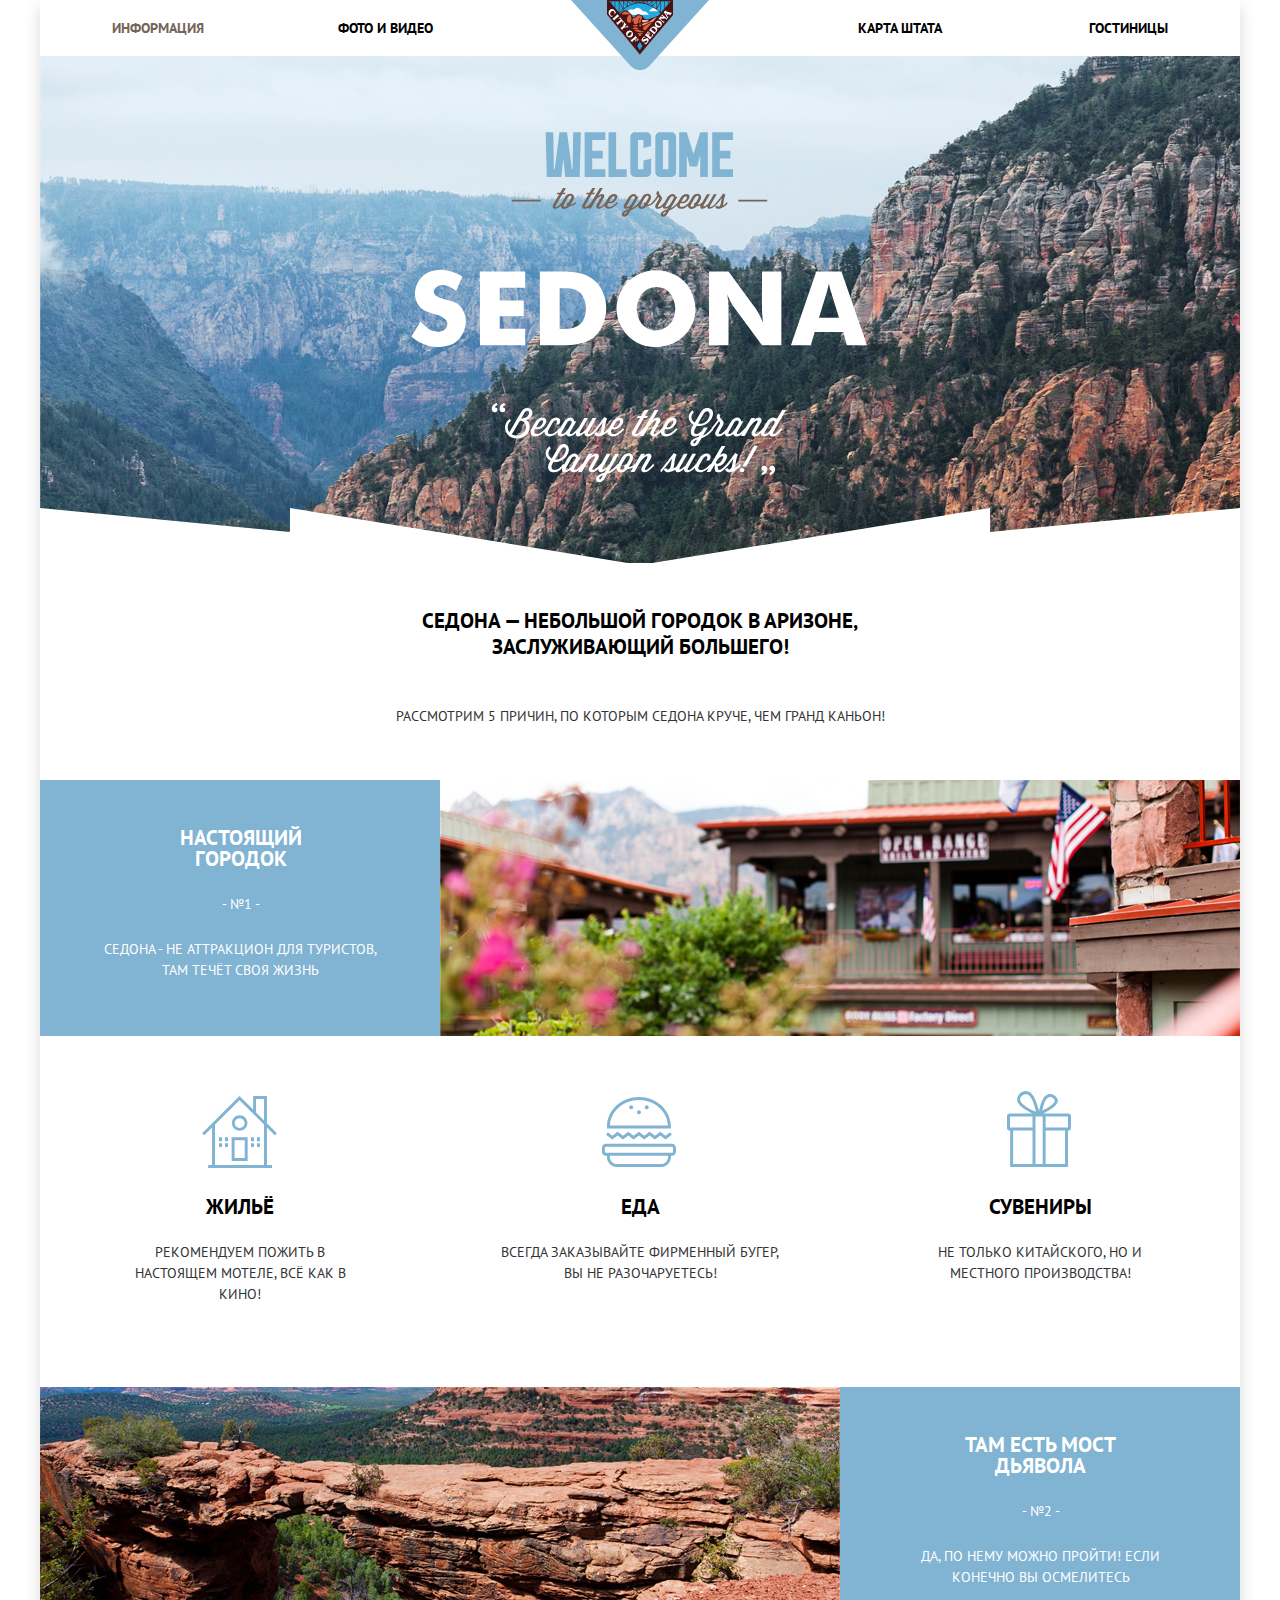
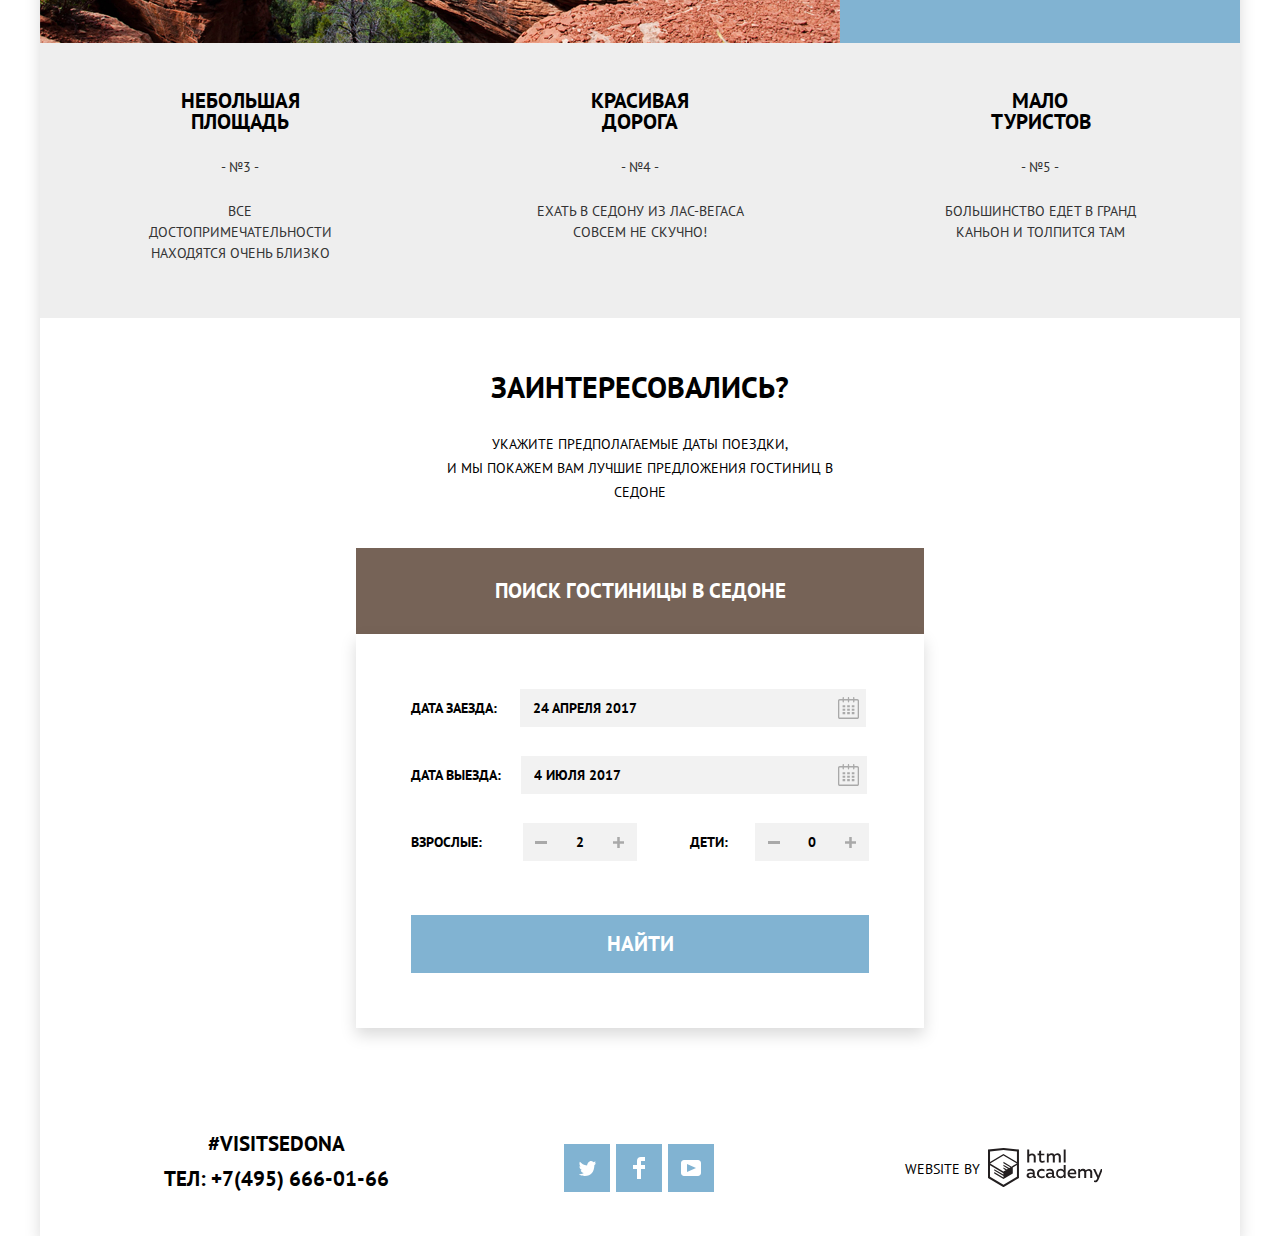
==== commit 344fa954: "Исправляет ошибки валидатора и добавляет правки по критериям" ====
--- a/index.html
+++ b/index.html
@@ -5,7 +5,7 @@
     <title>HTML Academy: Седона</title>
     <link href="https://fonts.googleapis.com/css2?family=PT+Sans:wght@400;700&display=swap" rel="stylesheet">
     <link href="css/normalize.css" rel="stylesheet">
-    <link href="css/style.css" rel="stylesheet">
+    <link href="css/style-min.css" rel="stylesheet">
   </head>
   <body class="page-body">
    <div class="main-container"> 
@@ -138,9 +138,9 @@
            </button>
            <input id="adult" type="text" name="adult" min="0" value="2">
            <button class="plus" type="button" aria-label="Добавить одного взрослого">
-          <svg width="11" height="11" viewBox="0 0 11 11" fill="none" xmlns="http://www.w3.org/2000/svg">
+           <svg width="11" height="11" viewBox="0 0 11 11" fill="none" xmlns="http://www.w3.org/2000/svg">
               <path fill-rule="evenodd" clip-rule="evenodd" d="M4.23086 6.76932V11H6.76932V6.76932H11V4.23086H6.76932V0H4.23085V4.23086H0V6.76932H4.23086Z" fill="#A9A9A9"/>
-              </svg>
+           </svg>
            </button>
            </div>
 
@@ -164,7 +164,7 @@
         </form>
       </section>
       <div class="map">
-        <img src="img/map.jpg" width="1199" height="594" alt="Карта города Седоны">
+        <iframe src="https://www.google.com/maps/embed?pb=!1m18!1m12!1m3!1d104770.38018730558!2d-111.86517855273749!3d34.85435832354931!2m3!1f0!2f0!3f0!3m2!1i1024!2i768!4f13.1!3m3!1m2!1s0x872da132f942b00d%3A0x5548c523fa6c8efd!2z0KHQtdC00L7QvdCwLCDQkNGA0LjQt9C-0L3QsCA4NjMzNiwg0KHQqNCQ!5e0!3m2!1sru!2sru!4v1591803373093!5m2!1sru!2sru" width="1200" height="594" style="border:0;" allowfullscreen title="Седона, Аризона, 86336, США" tabindex="0"></iframe>
       </div>
     </main>
     <footer class="main-footer index-footer">
@@ -173,7 +173,7 @@
           <a href="#">#visitsedona</a>
         </div>
         <div class="tel">
-          Тел: +7 (495) 666-01-66
+          Тел: <a href="tel:+74956660166">+7(495) 666-01-66</a>
         </div>
       </div>
       <div class="contact-social">
--- a/css/style-min.css
+++ b/css/style-min.css
@@ -0,0 +1 @@
+:root{--basic-black: #000000;--basic-extra-black: #333333;--basic-white: #FFFFFF;--basic-dark-blue: #5496BD;--basic-blue: #669EC0;--basic-light-blue: #81B3D2;--basic-dark-brown: #503E33;--basic-brown: #604E43;--basic-light-brown: #766357;--basic-extra-gray:  #666666;--basic-dark-gray: #A9A9A9;--basic-gray: #EBEBEB;--basic-light-gray: #F2F2F2;--basic-natural: #EEEEEE;--special-coll-blue:  E6F3FA;--special-dark-gray: #6A6A6A;--special-gray: #ABABAB;--special-black: #231F20;--special-middle-gray: #CACACA;--special-logo-gray: #BDBBBC;--special-input-gray: #E5E5E5}body{margin:0;padding:0;font-family:"PT Sans",Arial,sans-serif;font-size:14px;line-height:26px;font-weight:400;color:var(--basic-black);text-transform:uppercase;background-color:var(--basic-white)}a{text-decoration:none}img{max-width:100%;height:auto}*{box-sizing:border-box}.visually-hidden{width:1px;height:1px;margin:-1px;border:0;padding:0;white-space:nowrap;-webkit-clip-path:inset(100%);clip-path:inset(100%);clip:rect(0 0 0 0);overflow:hidden}.page{height:100%}.main-container,.main-navigation{background-color:var(--basic-white);position:relative}.main-container{display:grid;grid-template-rows:-webkit-min-content 1fr -webkit-min-content;grid-template-rows:min-content 1fr min-content;align-content:start;width:1200px;min-height:100%;margin:0 auto;padding:0;box-shadow:0 7px 15px rgba(0,1,1,.15)}.main-navigation{font-weight:700}.site-navigation{display:flex;margin:0;padding:15px 72px}.site-navigation li{list-style:none}.site-navigation li:nth-child(2){margin-left:134px}.site-navigation li:nth-child(3){margin-left:auto}.site-navigation li:last-child{margin-left:147px}a.main-header-logo{position:absolute;top:0;left:50%;transform:translateX(-50%)}.site-navigation a,.tag a,.tel a{color:var(--basic-black)}.site-navigation a:focus,.site-navigation a:hover{color:var(--basic-light-blue)}.site-navigation a:active{color:var(--basic-black);opacity:.3}.site-navigation .page-active{color:var(--basic-light-brown)}.welcome{background-color:var(--special-coll-blue);background-image:url("../img/background photo.jpg");background-position:top center;background-repeat:no-repeat;padding:77.35px 371px 71.76px}p.welcome-picture{padding-bottom:0;margin:0}.info-city{display:flex;background-color:var(--basic-white);flex-direction:column;align-items:center;margin:0}.info-city .zigzag{background-image:url(../img/intro-mask.svg);background-repeat:no-repeat;padding:57px 0 0;margin:-55px 0 0}.info-city .info-description{display:inline-block;vertical-align:middle;font-size:21px;font-weight:700;text-align:center;padding-bottom:32px;padding-top:42.5px;margin:0 365px 11.5px}.info-reason{text-align:center;color:var(--basic-extra-black)}.info-city .info-reason{margin:0 0 51px}.interesting{background-color:var(--basic-white)}.interesting-now{font-size:30px;line-height:24px;font-weight:700;text-align:center;margin-bottom:33px;margin-top:57px}.about-city{display:flex;justify-content:space-between;margin:0;padding:0}.about-city-color{width:400px;color:var(--basic-white);background-color:var(--basic-light-blue);line-height:21px;text-align:center;padding:47px 49px 54px 50px}.about-city-color h2.about-bridge,.about-city-color h2.about-life{width:122px;font-size:21px;font-weight:700;margin:0 auto 25px}.about-city-color h2.about-bridge{width:151px}.about-city-color p.bridge,.about-city-color p.life{margin-top:24px;margin-bottom:0}.about-city-view{display:flex}.infrastructure{display:grid;grid-template-columns:1fr 1fr 1fr;margin:0;padding:0}.about-food h2,.about-residence h2,.about-souvenir h2{margin-top:0;margin-bottom:25px;padding-top:160px}.about-food,.about-residence,.about-souvenir{padding-bottom:82px}.about-food p,.about-residence p,.about-souvenir p{display:inline-block;vertical-align:middle;width:254px;margin:0}.about-food p,.about-souvenir p{width:297px}.about-souvenir p{width:270px}.infrastructure .item-food,.infrastructure .item-residence{background-image:url(../img/icon-1.svg);background-repeat:no-repeat;background-position:162px 60px}.infrastructure .item-food{background-image:url(../img/icon-3.svg);background-position:162px 61px}.infrastructure .item-souvenir{background-image:url(../img/icon-2.svg);background-repeat:no-repeat;background-position:167px 55px}.about-city-feature{display:grid;justify-items:center;grid-template-columns:1fr 1fr 1fr;margin:0;padding:0}.about-city-not-color{padding-top:47px;padding-bottom:54px}.about-city-feature h2{margin:0 0 25px}.about-city-not-color .square{margin-bottom:25px;width:119px;margin-left:auto;margin-right:auto}.about-city-not-color .road,.about-city-not-color .tourists{margin-bottom:25px;width:99px;margin-left:auto;margin-right:auto}.about-city-not-color .tourists{width:98px}p.about-city-square{width:209px;margin-top:23px;margin-bottom:0}p.about-city-grand,p.about-city-vegas{width:261px;margin-top:23px;margin-bottom:0}p.about-city-grand{width:247px}.about-city-feature,.infrastructure{background-color:var(--basic-white);text-align:center;line-height:21px}.about-city-feature h2,.infrastructure h2{font-size:21px;font-weight:700}.about-city-feature p,.about-city-feature span,.infrastructure p{color:var(--basic-extra-black)}.about-city-feature{background-color:var(--basic-natural)}.interesting{display:flex;flex-direction:column;align-items:center}.interesting a.button{padding:30px 124px 30px 125px}.interesting-search{line-height:24px;text-align:center;width:435px;margin:0 0 44px}.button{width:568px;font:inherit;font-size:21px;font-weight:700;color:var(--basic-white);background-color:var(--basic-light-brown);text-align:center;vertical-align:middle;text-transform:uppercase;border:0}.button:focus,.button:hover{background-color:var(--basic-brown)}.button:active{color:rgba(255,255,255,.3);background-color:var(--basic-dark-brown)}.search{width:568px;line-height:26px;font-weight:700;text-align:left;background-color:var(--basic-white);margin-left:auto;margin-right:auto;position:absolute;left:316px}.search .search-container{display:flex;flex-direction:column;flex-wrap:wrap;padding:55px;margin:0;box-shadow:0 7px 15px rgba(0,1,1,.15);position:relative}.search .search-person{display:flex;justify-content:space-between}.search-date-in input,.search-date-out input{width:346px;height:38px;padding-left:13px;margin-left:19px}.search-date-out input{margin-left:16px}.search-container input{font-size:14px;font-weight:700;text-transform:uppercase;background-color:var(--basic-light-gray);border:0;margin-bottom:29px}.search-container button.find{display:inline-block;vertical-align:middle;font-weight:700;font-size:21px;text-align:center;height:58px;text-transform:uppercase;background-color:var(--basic-light-blue);color:var(--basic-white);border:0;padding:16px 182px;margin-top:25px}.search-container button.find:focus,.search-container button.find:hover{background-color:var(--basic-blue)}.search-container button.find:active{background-color:var(--basic-dark-blue);color:rgba(255,255,255,.3)}.search-container input:hover{background-color:var(--basic-gray)}.search-container input:focus{background-color:var(--basic-white);border:2px solid var(--special-input-gray)}.search-person input{width:114px;height:38px;text-align:center}.adult label{margin:0 37px 0 0}.children input{margin:0 0 0 23px}.search .calendar{background-color:var(--basic-light-gray);border:0}.form-adult,.form-children,.form-input,.form-output{position:relative}.form-input .calendar,.form-output .calendar{position:absolute;right:4px;top:7px}button.calendar:focus path,button.calendar:hover path,button.minus:focus rect,button.minus:hover rect{fill:var(--basic-black)}button.calendar:active path,button.minus:active rect{fill:var(--basic-light-blue)}.search .minus,.search .plus{background-color:var(--basic-light-gray);border:0}.form-adult .minus{position:absolute;top:7px;left:118px}.form-adult .plus{position:absolute;top:11px;left:196px}.form-children .minus{position:absolute;top:7px;right:83px}.form-children .plus{position:absolute;top:11px;right:7px}button.plus:focus path,button.plus:hover path{fill:var(--basic-black)}button.plus:active path{fill:var(--basic-light-blue)}.main-footer{display:grid;width:1200px;justify-items:center;grid-template-columns:1fr 1fr 1fr;background-color:rgba(255,255,255,.9);margin:0;padding:0}.index-footer{position:absolute;bottom:8px}.contact-tag-tel{font-size:21px;font-weight:700;text-align:center;padding-top:24px;padding-bottom:36px;padding-left:73px}.contact-tag-tel .tag{margin-bottom:9px;text-align:center}.main-footer .contact-social{padding-top:37px;padding-bottom:36px;padding-right:2px}.contact-social ul{display:flex;justify-content:space-between;width:150px;margin:0;padding:0;list-style:none}.contact-social a.social-button{display:flex;width:46px;height:48px;text-align:center}.contact-social .social-button{background-color:var(--basic-light-blue)}.facebook-button,.twitter-button,.youtube-button{background-image:url(../img/twitter.svg);background-repeat:no-repeat;background-position:center}.facebook-button,.youtube-button{background-image:url(../img/fb-icon.svg)}.youtube-button{background-image:url(../img/youtube.svg)}.social-button:focus,.social-button:hover{background-color:var(--basic-blue)}.social-button:active{color:rgba(255,255,255,.3);background-color:var(--basic-dark-blue)}.developer{display:flex;padding-right:73px}.developer-logo{width:115px;height:41px;color:var(--special-black);padding-top:41px}.developer span{padding-top:49px;padding-bottom:45px;margin-right:8px}a.developer-logo:focus path,a.developer-logo:hover path{fill:var(--basic-light-blue)}a.developer-logo:active path{fill:var(--special-logo-gray)}.filters{background-color:var(--basic-blue);background-image:url(../img/background.jpg);background-repeat:no-repeat;background-position:top center;color:var(--basic-white)}.filters .filter-items{display:flex;margin:0;padding:0 72px}.filters legend{font-weight:700;font-size:16px;line-height:21px}.filters fieldset{margin:0;padding:0;border:0}.filters ul{min-width:160px;margin:0;padding:0;list-style:none}.filter-items .cost-items,.filter-items .housing-items,.filter-items .infrastructure-items{padding-top:26.5px;padding-bottom:29px;text-align:left}.housing-items legend,.infrastructure-items legend{margin-bottom:24px}.infrastructure-list li:not(:last-child),.type-housing li:not(:last-child){padding:0;margin:0 0 25px;line-height:21px}.housing-items label{padding-left:39px}.filter-option{display:none}.housing-item label,.infrastructure-item label{position:relative;display:block;cursor:pointer;-webkit-user-select:none;-moz-user-select:none;user-select:none;padding-left:40px}.housing-item .filter-check::before,.infrastructure-item .filter-check::before{content:"";width:23px;height:23px;background-image:url(../img/checkbox-off.svg);background-repeat:no-repeat;background-position:top center;cursor:pointer;position:absolute;left:0}.filter-option:checked+label::before{width:27px;background-image:url(../img/checkbox-on.svg)}.filter-option:checked:disabled+label::before{width:27px;background-image:url(../img/checkbox-on-disabled.svg)}.filter-option:disabled+label::before{width:27px;background-image:url(../img/checkbox-off-disabled.svg)}.filter-items .infrastructure-items{margin-right:95px}.filter-items .housing-items{margin-right:324px}.cost-items legend{text-align:left;font-size:16px;font-weight:700;line-height:21px;margin:0 0 10.5px;padding-left:1px}.filter-items .filter-cost{display:flex;width:316px;text-align:center;border:2px solid var(--basic-white);border-radius:2px;margin-left:-1px;position:relative}.min-cost::after{position:absolute;content:" ";top:5px;left:156px;width:2px;height:22px;background-color:var(--basic-white)}.filter-cost .max-cost,.filter-cost .min-cost{display:inline-block;vertical-align:middle;text-align:center;padding-top:2.5px;padding-bottom:4.5px;padding-left:4px}.filter-cost .min-cost{width:158px}.filter-cost .max-cost{width:159px}.cost-items .range-filter{width:316px}.cost-items .range-cost{position:relative;height:30px;padding-top:20px;margin-bottom:25px}.range-cost .scale{height:2px;background-color:rgba(255,255,255,.3)}.range-cost .bar{width:248px;height:2px;background-color:var(--basic-white);margin-left:12px}.range-cost .toggle{position:absolute;top:11px;width:21px;height:22px;padding:0;background-image:url(../img/filter-button.svg);background-repeat:no-repeat;background-position:top center;cursor:pointer}.range-cost .toggle-max{left:252px}.range-cost .toggle:focus,.range-cost .toggle:hover{width:23px;height:24px;transform:scale(1.2)}.filter-items button{display:block;padding:8px 33px 8px 34px;color:var(--basic-white);text-transform:uppercase;background-color:transparent;border:2px solid var(--basic-white);border-radius:2px;margin-left:84px;margin-right:auto}.filter-items button:focus,.filter-items button:hover{color:var(--basic-black);border:2px solid var(--basic-white);border-radius:2px;background-color:var(--basic-white)}.results-search-find{display:flex;padding:0 73px}.find{padding-top:29px;padding-bottom:31px}.results{display:flex;margin-left:46px}.results span{margin:0;padding:31px 0 0}.filter-up-down .up-down,.results-list{display:flex;list-style:none;padding:32px 0 0}.results-list{margin:0;font-size:12px;line-height:18px}.filter-price{margin-left:40px}.filter-type{margin-left:32px}.filter-rating{margin-left:33px}.filter-up-down .up-down{justify-items:flex-end;align-self:center;margin:0 0 0 503px}.up-down li:nth-child(1){margin-right:12px}a.filter-down path,a.filter-up path{background-repeat:no-repeat;fill:var(--special-middle-gray)}a.filter-up:focus path,a.filter-up:hover path{fill:var(--basic-black)}.up-down a.active path,a.filter-up:active path{fill:var(--basic-light-blue)}a.filter-down:hover path{fill:var(--basic-black)}a.filter-down:active path{fill:var(--basic-light-blue)}.results-search-find{background-color:var(--basic-white)}.results-search-find .find{font-size:21px;font-weight:700}.results-search-find .sorting{font-size:12px;line-height:18px}.results-list a.filter-price{color:var(--basic-light-blue)}.results-list a.filter-rating,.results-list a.filter-type{color:rgba(0,0,0,.3);border-bottom:1px dashed var(--basic-light-blue)}.name-hotel a:focus,.name-hotel a:hover,.results-list .active:focus,.results-list .active:hover{color:var(--basic-light-blue)}.results-list a.active:active{color:var(--basic-black);border:0}.hotels-list{margin:0;padding:0;list-style:none}.hotel-item{margin:0;padding:0 73px}.hotels-list .hotel-item{display:flex;align-items:center}.hotels-list li.hotel-items-amara,.hotels-list li.hotel-items-desert,.hotels-list li.hotel-items-villas{border-top:1px solid var(--special-input-gray)}.hotels-list li:last-child{border-bottom:1px solid var(--special-input-gray)}.hotels-list div.amara,.hotels-list div.desert,.hotels-list div.villas{display:flex;justify-content:space-between;width:921px;margin:0;padding:0}.info-type-price span{display:inline-block;vertical-align:middle;margin-top:5px;margin-bottom:16px;line-height:21px}.info-type-price .type-amara{width:107px;margin-right:6px}.info-type-price .type-desert{width:82px;margin-right:31px}.info-type-price .type-villas{width:126px;margin-right:-13px}.hotel-picture{padding-top:30px;padding-bottom:23px}.hotel-amara,.hotel-desert,.hotel-villas{display:flex;flex-direction:column;margin-left:28px}.hotel-desert,.hotel-villas{margin-left:29px}.hotel-villas{margin-left:28px}.name-hotel a{font-size:21px;font-weight:700;color:var(--basic-black)}h3.name-hotel{padding-top:24px;margin-top:0;margin-bottom:0}.rating-stars ul{display:flex;justify-content:flex-end;padding:29px 0 0;list-style:none}.rating-stars li:not(:last-child){margin-right:5px}.rating-hotel .rating-value{width:110px;line-height:21px;text-align:center;color:var(--basic-extra-gray);background-color:var(--basic-light-gray)}p.rating-value{margin-top:40px;margin-bottom:30px;padding:3px 12px 3px 15px}a.button-book,a.button-more{padding:4.5px 16px 4.5px 17px}.name-hotel a:active{opacity:.3;color:var(--basic-black)}.button-more-book a{line-height:21px;font-weight:700}.button-more-book .button-more{margin-right:4px;color:var(--basic-white);background-color:var(--basic-light-blue);border:0}.button-more-book a.button-more:focus,.button-more-book a.button-more:hover{background-color:var(--basic-blue)}.button-more-book a.button-more:active{background-color:var(--basic-dark-blue);color:rgba(255,255,255,.3)}.button-more-book .button-book{color:var(--basic-white);background-color:var(--basic-light-brown);border:0}.button-more-book a.button-book:focus,.button-more-book a.button-book:hover{background-color:var(--basic-brown)}.button-more-book a.button-book:active{background-color:var(--basic-dark-brown);color:rgba(255,255,255,.3)}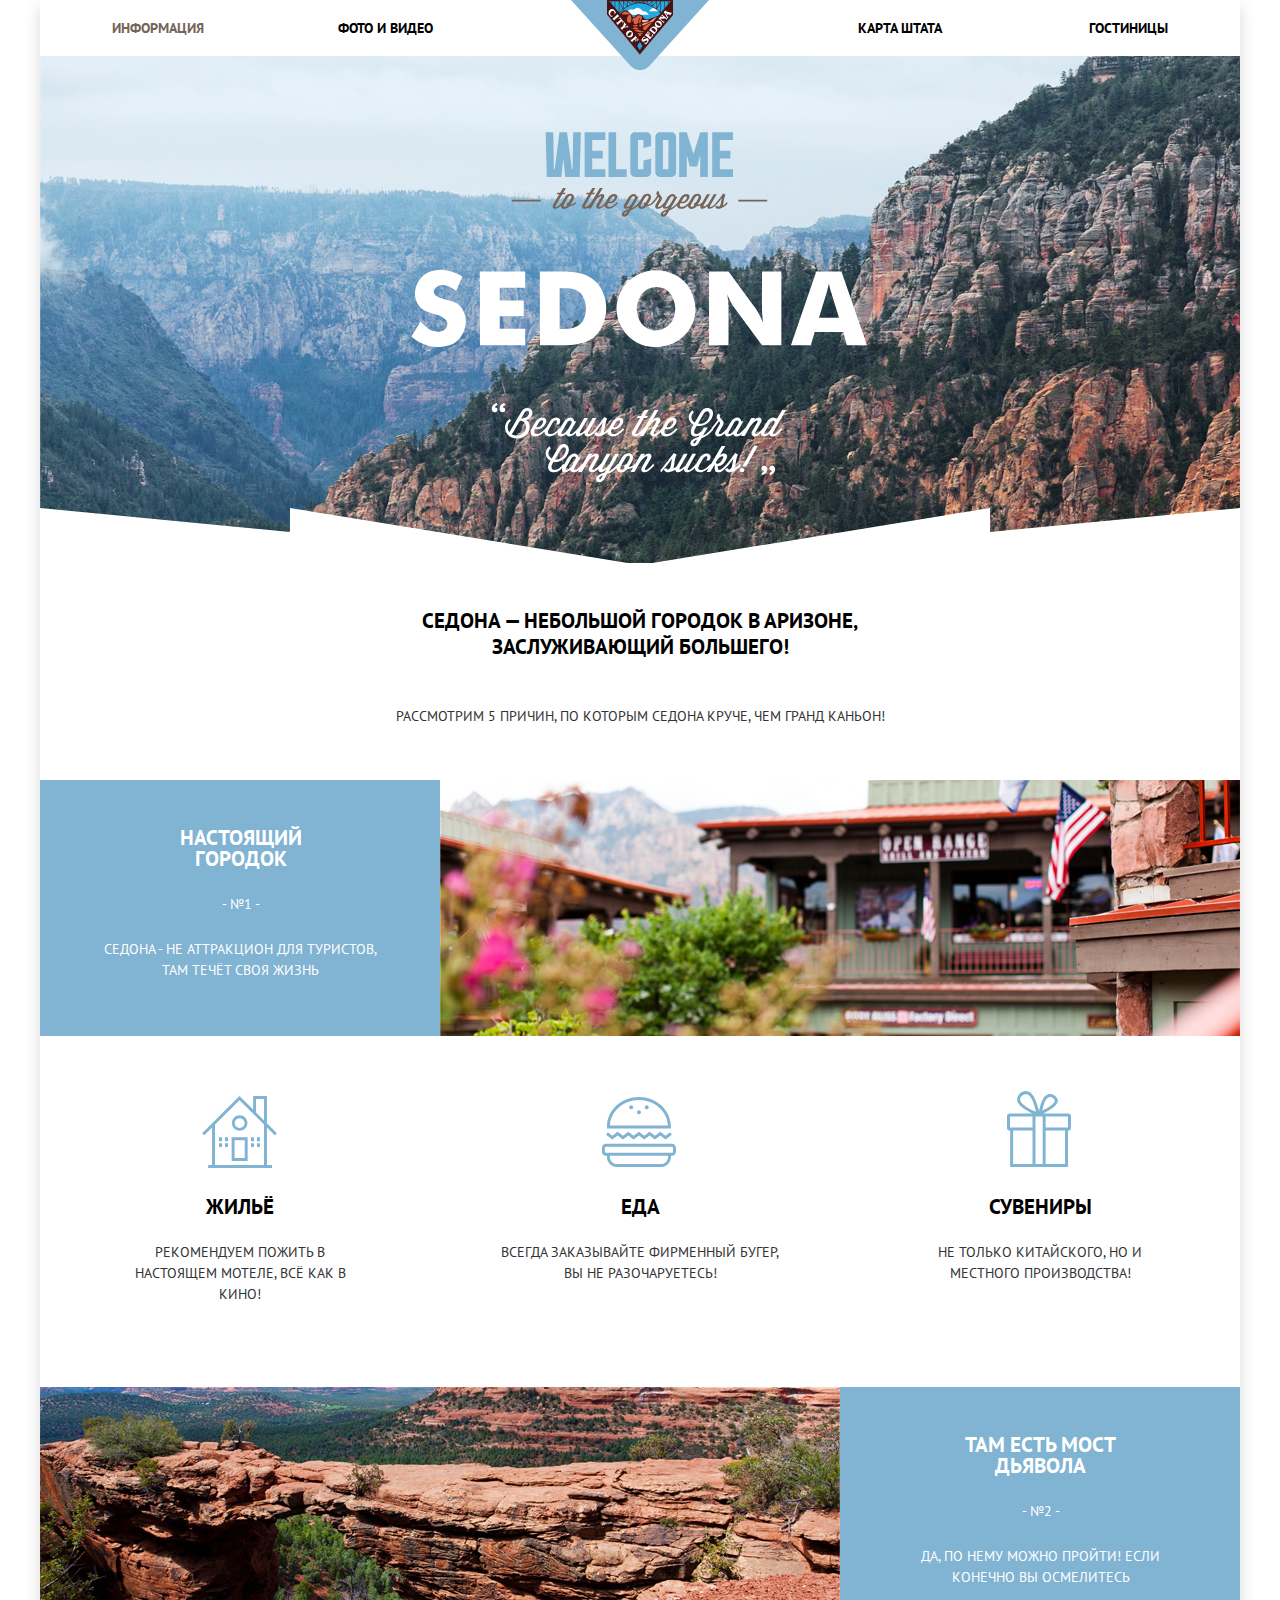
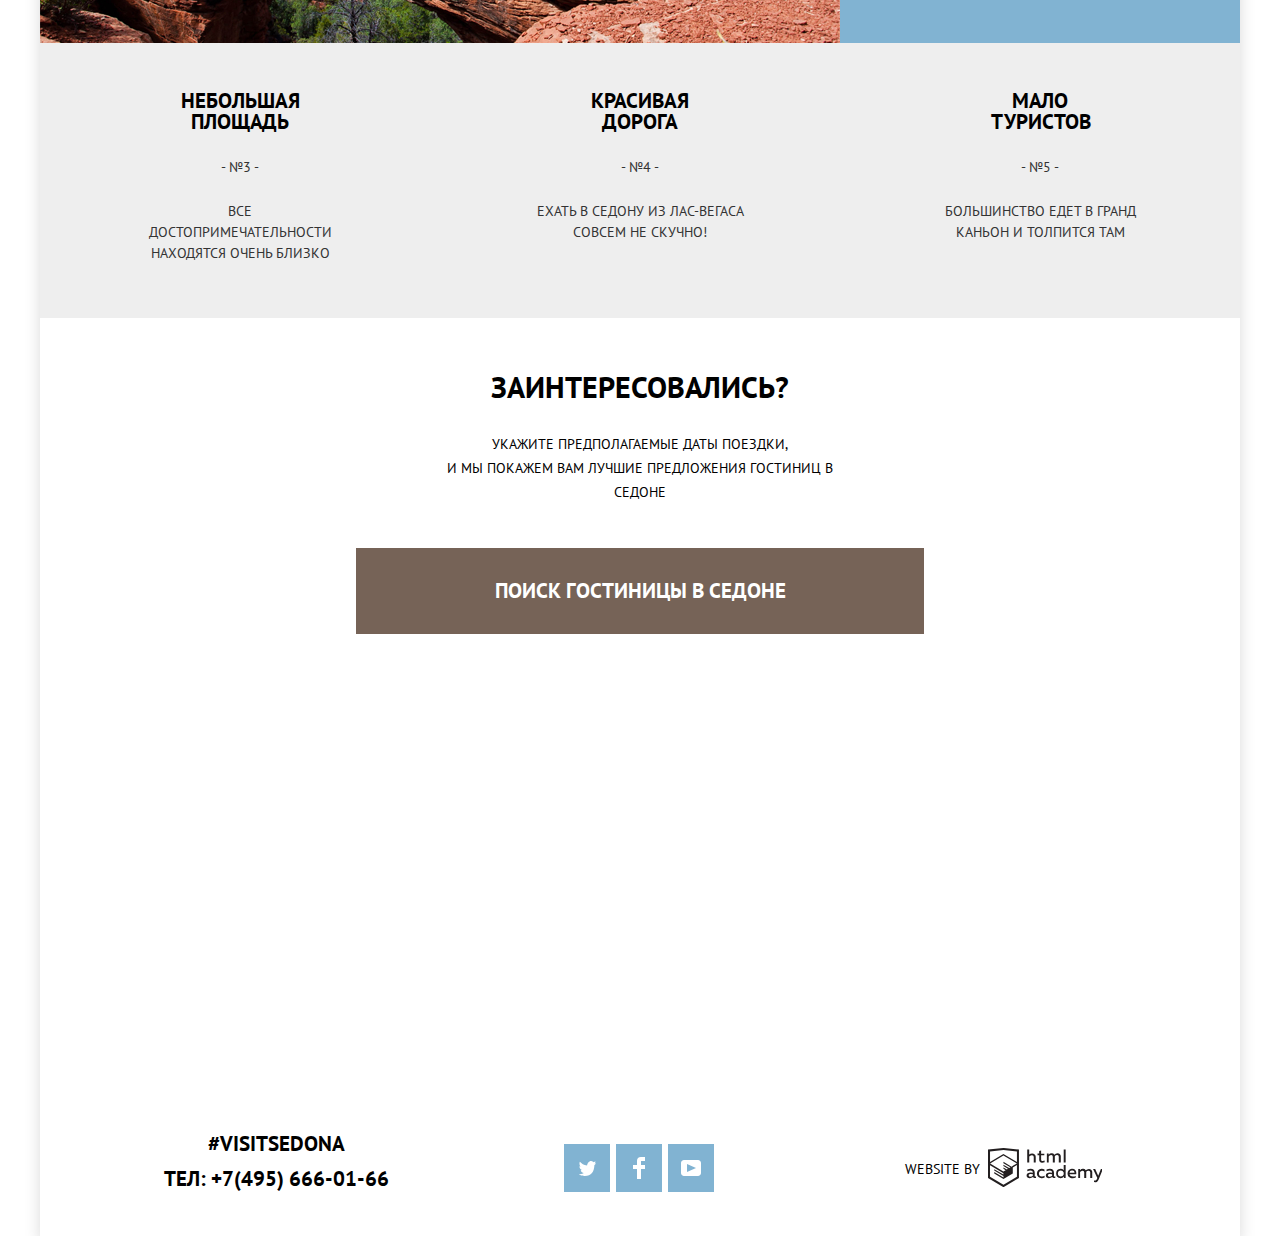
==== commit 2983a5c8: "Оживляет форму поиска гостиниц с помощью js" ====
--- a/index.html
+++ b/index.html
@@ -102,14 +102,14 @@
         <h3 class="interesting-now">Заинтересовались?</h3>
         <p class="interesting-search">Укажите предполагаемые даты поездки,<br> 
            и мы покажем Вам лучшие предложения гостиниц в Седоне</p>
-         <a class="button" href="#">Поиск гостиницы в Седоне</a>  
+         <a class="search-button button" href="#">Поиск гостиницы в Седоне</a>  
       </section>
       <section class="search">
-        <form action="https://echo.htmlacademy.ru/" method="POST">
+        <form class="search-form search-hide" action="https://echo.htmlacademy.ru/" method="POST">
          <div class="search-container"> 
           <div class="search-date-in form-input">
-           <label for="date-of-arrival ">Дата заезда:</label>
-           <input id="date-of-arrival" type="text" name="date-of-arrival" value="24 апреля 2017" required>
+           <label for="date-of-arrival">Дата заезда:</label>
+           <input class="date-of-arrival" id="date-of-arrival" type="text" name="date-of-arrival" value="24 апреля 2017">
            <button class="calendar" type="button" aria-label="Указать дату заезда">
            <svg xmlns="http://www.w3.org/2000/svg" width="21" height="22" viewBox="0 0 21 22">
             <path d="M19.251 2.025h-2.845V.648c0-.381-.294-.689-.656-.689-.363 0-.656.308-.656.689v1.377h-3.938V.648c0-.381-.294-.689-.655-.689-.363 0-.657.308-.657.689v1.377H5.906V.648c0-.381-.294-.689-.656-.689-.363 0-.657.308-.657.689v1.377H1.75C.784 2.025 0 2.847 0 3.862v16.302C0 21.179.784 22 1.75 22h17.501c.966 0 1.749-.821 1.749-1.836V3.862c0-1.015-.783-1.837-1.749-1.837zm.437 18.139a.448.448 0 0 1-.437.459H1.75a.45.45 0 0 1-.438-.459V3.862a.45.45 0 0 1 .438-.459h2.844v1.378c0 .381.294.689.657.689.362 0 .656-.308.656-.689V3.403h3.938v1.378c0 .381.294.689.657.689.361 0 .655-.308.655-.689V3.403h3.938v1.378c0 .381.293.689.656.689.362 0 .656-.308.656-.689V3.403h2.845c.241 0 .437.206.437.459v16.302z" fill="#A9A9A9"/>
@@ -119,7 +119,7 @@
           </div>
           <div class="search-date-out form-output">
            <label for="date-of-departure">Дата выезда:</label>
-           <input id="date-of-departure" type="text" name="date-of-departure" value="4 июля 2017" required>
+           <input class="date-of-departure" id="date-of-departure" type="text" name="date-of-departure" value="4 июля 2017">
            <button class="calendar" type="button" aria-label="Указать дату выезда">
            <svg xmlns="http://www.w3.org/2000/svg" width="21" height="22" viewBox="0 0 21 22">
             <path d="M19.251 2.025h-2.845V.648c0-.381-.294-.689-.656-.689-.363 0-.656.308-.656.689v1.377h-3.938V.648c0-.381-.294-.689-.655-.689-.363 0-.657.308-.657.689v1.377H5.906V.648c0-.381-.294-.689-.656-.689-.363 0-.657.308-.657.689v1.377H1.75C.784 2.025 0 2.847 0 3.862v16.302C0 21.179.784 22 1.75 22h17.501c.966 0 1.749-.821 1.749-1.836V3.862c0-1.015-.783-1.837-1.749-1.837zm.437 18.139a.448.448 0 0 1-.437.459H1.75a.45.45 0 0 1-.438-.459V3.862a.45.45 0 0 1 .438-.459h2.844v1.378c0 .381.294.689.657.689.362 0 .656-.308.656-.689V3.403h3.938v1.378c0 .381.294.689.657.689.361 0 .655-.308.655-.689V3.403h3.938v1.378c0 .381.293.689.656.689.362 0 .656-.308.656-.689V3.403h2.845c.241 0 .437.206.437.459v16.302z" fill="#A9A9A9"/>
@@ -127,7 +127,6 @@
            </svg>
            </button>
           </div>
-
           <div class="search-person">
             <div class="adult form-adult">
            <label for="adult">Взрослые:</label>
@@ -136,7 +135,7 @@
               <rect width="12" height="3"  fill="#A9A9A9"/>
             </svg>
            </button>
-           <input id="adult" type="text" name="adult" min="0" value="2">
+           <input class="adult" id="adult" type="text" name="adult" min="0" value="2">
            <button class="plus" type="button" aria-label="Добавить одного взрослого">
            <svg width="11" height="11" viewBox="0 0 11 11" fill="none" xmlns="http://www.w3.org/2000/svg">
               <path fill-rule="evenodd" clip-rule="evenodd" d="M4.23086 6.76932V11H6.76932V6.76932H11V4.23086H6.76932V0H4.23085V4.23086H0V6.76932H4.23086Z" fill="#A9A9A9"/>
@@ -151,7 +150,7 @@
               <rect width="12" height="3"  fill="#A9A9A9"/>
             </svg>
            </button>
-           <input id="children" type="text" name="children" min="0" value="0">
+           <input class="children" id="children" type="text" name="children" min="0" value="0">
            <button class="plus" type="button" aria-label="Добавить одного ребенка">
            <svg width="11" height="11" viewBox="0 0 11 11" fill="none" xmlns="http://www.w3.org/2000/svg">
               <path fill-rule="evenodd" clip-rule="evenodd" d="M4.23086 6.76932V11H6.76932V6.76932H11V4.23086H6.76932V0H4.23085V4.23086H0V6.76932H4.23086Z" fill="#A9A9A9"/>
@@ -192,6 +191,7 @@
        </a>
       </div>
     </footer> 
-   </div> 
+   </div>
+   <script src="js/script-min.js"></script> 
   </body>
 </html>
--- a/css/style-min.css
+++ b/css/style-min.css
@@ -1 +1 @@
-:root{--basic-black: #000000;--basic-extra-black: #333333;--basic-white: #FFFFFF;--basic-dark-blue: #5496BD;--basic-blue: #669EC0;--basic-light-blue: #81B3D2;--basic-dark-brown: #503E33;--basic-brown: #604E43;--basic-light-brown: #766357;--basic-extra-gray:  #666666;--basic-dark-gray: #A9A9A9;--basic-gray: #EBEBEB;--basic-light-gray: #F2F2F2;--basic-natural: #EEEEEE;--special-coll-blue:  E6F3FA;--special-dark-gray: #6A6A6A;--special-gray: #ABABAB;--special-black: #231F20;--special-middle-gray: #CACACA;--special-logo-gray: #BDBBBC;--special-input-gray: #E5E5E5}body{margin:0;padding:0;font-family:"PT Sans",Arial,sans-serif;font-size:14px;line-height:26px;font-weight:400;color:var(--basic-black);text-transform:uppercase;background-color:var(--basic-white)}a{text-decoration:none}img{max-width:100%;height:auto}*{box-sizing:border-box}.visually-hidden{width:1px;height:1px;margin:-1px;border:0;padding:0;white-space:nowrap;-webkit-clip-path:inset(100%);clip-path:inset(100%);clip:rect(0 0 0 0);overflow:hidden}.page{height:100%}.main-container,.main-navigation{background-color:var(--basic-white);position:relative}.main-container{display:grid;grid-template-rows:-webkit-min-content 1fr -webkit-min-content;grid-template-rows:min-content 1fr min-content;align-content:start;width:1200px;min-height:100%;margin:0 auto;padding:0;box-shadow:0 7px 15px rgba(0,1,1,.15)}.main-navigation{font-weight:700}.site-navigation{display:flex;margin:0;padding:15px 72px}.site-navigation li{list-style:none}.site-navigation li:nth-child(2){margin-left:134px}.site-navigation li:nth-child(3){margin-left:auto}.site-navigation li:last-child{margin-left:147px}a.main-header-logo{position:absolute;top:0;left:50%;transform:translateX(-50%)}.site-navigation a,.tag a,.tel a{color:var(--basic-black)}.site-navigation a:focus,.site-navigation a:hover{color:var(--basic-light-blue)}.site-navigation a:active{color:var(--basic-black);opacity:.3}.site-navigation .page-active{color:var(--basic-light-brown)}.welcome{background-color:var(--special-coll-blue);background-image:url("../img/background photo.jpg");background-position:top center;background-repeat:no-repeat;padding:77.35px 371px 71.76px}p.welcome-picture{padding-bottom:0;margin:0}.info-city{display:flex;background-color:var(--basic-white);flex-direction:column;align-items:center;margin:0}.info-city .zigzag{background-image:url(../img/intro-mask.svg);background-repeat:no-repeat;padding:57px 0 0;margin:-55px 0 0}.info-city .info-description{display:inline-block;vertical-align:middle;font-size:21px;font-weight:700;text-align:center;padding-bottom:32px;padding-top:42.5px;margin:0 365px 11.5px}.info-reason{text-align:center;color:var(--basic-extra-black)}.info-city .info-reason{margin:0 0 51px}.interesting{background-color:var(--basic-white)}.interesting-now{font-size:30px;line-height:24px;font-weight:700;text-align:center;margin-bottom:33px;margin-top:57px}.about-city{display:flex;justify-content:space-between;margin:0;padding:0}.about-city-color{width:400px;color:var(--basic-white);background-color:var(--basic-light-blue);line-height:21px;text-align:center;padding:47px 49px 54px 50px}.about-city-color h2.about-bridge,.about-city-color h2.about-life{width:122px;font-size:21px;font-weight:700;margin:0 auto 25px}.about-city-color h2.about-bridge{width:151px}.about-city-color p.bridge,.about-city-color p.life{margin-top:24px;margin-bottom:0}.about-city-view{display:flex}.infrastructure{display:grid;grid-template-columns:1fr 1fr 1fr;margin:0;padding:0}.about-food h2,.about-residence h2,.about-souvenir h2{margin-top:0;margin-bottom:25px;padding-top:160px}.about-food,.about-residence,.about-souvenir{padding-bottom:82px}.about-food p,.about-residence p,.about-souvenir p{display:inline-block;vertical-align:middle;width:254px;margin:0}.about-food p,.about-souvenir p{width:297px}.about-souvenir p{width:270px}.infrastructure .item-food,.infrastructure .item-residence{background-image:url(../img/icon-1.svg);background-repeat:no-repeat;background-position:162px 60px}.infrastructure .item-food{background-image:url(../img/icon-3.svg);background-position:162px 61px}.infrastructure .item-souvenir{background-image:url(../img/icon-2.svg);background-repeat:no-repeat;background-position:167px 55px}.about-city-feature{display:grid;justify-items:center;grid-template-columns:1fr 1fr 1fr;margin:0;padding:0}.about-city-not-color{padding-top:47px;padding-bottom:54px}.about-city-feature h2{margin:0 0 25px}.about-city-not-color .square{margin-bottom:25px;width:119px;margin-left:auto;margin-right:auto}.about-city-not-color .road,.about-city-not-color .tourists{margin-bottom:25px;width:99px;margin-left:auto;margin-right:auto}.about-city-not-color .tourists{width:98px}p.about-city-square{width:209px;margin-top:23px;margin-bottom:0}p.about-city-grand,p.about-city-vegas{width:261px;margin-top:23px;margin-bottom:0}p.about-city-grand{width:247px}.about-city-feature,.infrastructure{background-color:var(--basic-white);text-align:center;line-height:21px}.about-city-feature h2,.infrastructure h2{font-size:21px;font-weight:700}.about-city-feature p,.about-city-feature span,.infrastructure p{color:var(--basic-extra-black)}.about-city-feature{background-color:var(--basic-natural)}.interesting{display:flex;flex-direction:column;align-items:center}.interesting a.button{padding:30px 124px 30px 125px}.interesting-search{line-height:24px;text-align:center;width:435px;margin:0 0 44px}.button{width:568px;font:inherit;font-size:21px;font-weight:700;color:var(--basic-white);background-color:var(--basic-light-brown);text-align:center;vertical-align:middle;text-transform:uppercase;border:0}.button:focus,.button:hover{background-color:var(--basic-brown)}.button:active{color:rgba(255,255,255,.3);background-color:var(--basic-dark-brown)}.search{width:568px;line-height:26px;font-weight:700;text-align:left;background-color:var(--basic-white);margin-left:auto;margin-right:auto;position:absolute;left:316px}.search .search-container{display:flex;flex-direction:column;flex-wrap:wrap;padding:55px;margin:0;box-shadow:0 7px 15px rgba(0,1,1,.15);position:relative}.search .search-person{display:flex;justify-content:space-between}.search-date-in input,.search-date-out input{width:346px;height:38px;padding-left:13px;margin-left:19px}.search-date-out input{margin-left:16px}.search-container input{font-size:14px;font-weight:700;text-transform:uppercase;background-color:var(--basic-light-gray);border:0;margin-bottom:29px}.search-container button.find{display:inline-block;vertical-align:middle;font-weight:700;font-size:21px;text-align:center;height:58px;text-transform:uppercase;background-color:var(--basic-light-blue);color:var(--basic-white);border:0;padding:16px 182px;margin-top:25px}.search-container button.find:focus,.search-container button.find:hover{background-color:var(--basic-blue)}.search-container button.find:active{background-color:var(--basic-dark-blue);color:rgba(255,255,255,.3)}.search-container input:hover{background-color:var(--basic-gray)}.search-container input:focus{background-color:var(--basic-white);border:2px solid var(--special-input-gray)}.search-person input{width:114px;height:38px;text-align:center}.adult label{margin:0 37px 0 0}.children input{margin:0 0 0 23px}.search .calendar{background-color:var(--basic-light-gray);border:0}.form-adult,.form-children,.form-input,.form-output{position:relative}.form-input .calendar,.form-output .calendar{position:absolute;right:4px;top:7px}button.calendar:focus path,button.calendar:hover path,button.minus:focus rect,button.minus:hover rect{fill:var(--basic-black)}button.calendar:active path,button.minus:active rect{fill:var(--basic-light-blue)}.search .minus,.search .plus{background-color:var(--basic-light-gray);border:0}.form-adult .minus{position:absolute;top:7px;left:118px}.form-adult .plus{position:absolute;top:11px;left:196px}.form-children .minus{position:absolute;top:7px;right:83px}.form-children .plus{position:absolute;top:11px;right:7px}button.plus:focus path,button.plus:hover path{fill:var(--basic-black)}button.plus:active path{fill:var(--basic-light-blue)}.main-footer{display:grid;width:1200px;justify-items:center;grid-template-columns:1fr 1fr 1fr;background-color:rgba(255,255,255,.9);margin:0;padding:0}.index-footer{position:absolute;bottom:8px}.contact-tag-tel{font-size:21px;font-weight:700;text-align:center;padding-top:24px;padding-bottom:36px;padding-left:73px}.contact-tag-tel .tag{margin-bottom:9px;text-align:center}.main-footer .contact-social{padding-top:37px;padding-bottom:36px;padding-right:2px}.contact-social ul{display:flex;justify-content:space-between;width:150px;margin:0;padding:0;list-style:none}.contact-social a.social-button{display:flex;width:46px;height:48px;text-align:center}.contact-social .social-button{background-color:var(--basic-light-blue)}.facebook-button,.twitter-button,.youtube-button{background-image:url(../img/twitter.svg);background-repeat:no-repeat;background-position:center}.facebook-button,.youtube-button{background-image:url(../img/fb-icon.svg)}.youtube-button{background-image:url(../img/youtube.svg)}.social-button:focus,.social-button:hover{background-color:var(--basic-blue)}.social-button:active{color:rgba(255,255,255,.3);background-color:var(--basic-dark-blue)}.developer{display:flex;padding-right:73px}.developer-logo{width:115px;height:41px;color:var(--special-black);padding-top:41px}.developer span{padding-top:49px;padding-bottom:45px;margin-right:8px}a.developer-logo:focus path,a.developer-logo:hover path{fill:var(--basic-light-blue)}a.developer-logo:active path{fill:var(--special-logo-gray)}.filters{background-color:var(--basic-blue);background-image:url(../img/background.jpg);background-repeat:no-repeat;background-position:top center;color:var(--basic-white)}.filters .filter-items{display:flex;margin:0;padding:0 72px}.filters legend{font-weight:700;font-size:16px;line-height:21px}.filters fieldset{margin:0;padding:0;border:0}.filters ul{min-width:160px;margin:0;padding:0;list-style:none}.filter-items .cost-items,.filter-items .housing-items,.filter-items .infrastructure-items{padding-top:26.5px;padding-bottom:29px;text-align:left}.housing-items legend,.infrastructure-items legend{margin-bottom:24px}.infrastructure-list li:not(:last-child),.type-housing li:not(:last-child){padding:0;margin:0 0 25px;line-height:21px}.housing-items label{padding-left:39px}.filter-option{display:none}.housing-item label,.infrastructure-item label{position:relative;display:block;cursor:pointer;-webkit-user-select:none;-moz-user-select:none;user-select:none;padding-left:40px}.housing-item .filter-check::before,.infrastructure-item .filter-check::before{content:"";width:23px;height:23px;background-image:url(../img/checkbox-off.svg);background-repeat:no-repeat;background-position:top center;cursor:pointer;position:absolute;left:0}.filter-option:checked+label::before{width:27px;background-image:url(../img/checkbox-on.svg)}.filter-option:checked:disabled+label::before{width:27px;background-image:url(../img/checkbox-on-disabled.svg)}.filter-option:disabled+label::before{width:27px;background-image:url(../img/checkbox-off-disabled.svg)}.filter-items .infrastructure-items{margin-right:95px}.filter-items .housing-items{margin-right:324px}.cost-items legend{text-align:left;font-size:16px;font-weight:700;line-height:21px;margin:0 0 10.5px;padding-left:1px}.filter-items .filter-cost{display:flex;width:316px;text-align:center;border:2px solid var(--basic-white);border-radius:2px;margin-left:-1px;position:relative}.min-cost::after{position:absolute;content:" ";top:5px;left:156px;width:2px;height:22px;background-color:var(--basic-white)}.filter-cost .max-cost,.filter-cost .min-cost{display:inline-block;vertical-align:middle;text-align:center;padding-top:2.5px;padding-bottom:4.5px;padding-left:4px}.filter-cost .min-cost{width:158px}.filter-cost .max-cost{width:159px}.cost-items .range-filter{width:316px}.cost-items .range-cost{position:relative;height:30px;padding-top:20px;margin-bottom:25px}.range-cost .scale{height:2px;background-color:rgba(255,255,255,.3)}.range-cost .bar{width:248px;height:2px;background-color:var(--basic-white);margin-left:12px}.range-cost .toggle{position:absolute;top:11px;width:21px;height:22px;padding:0;background-image:url(../img/filter-button.svg);background-repeat:no-repeat;background-position:top center;cursor:pointer}.range-cost .toggle-max{left:252px}.range-cost .toggle:focus,.range-cost .toggle:hover{width:23px;height:24px;transform:scale(1.2)}.filter-items button{display:block;padding:8px 33px 8px 34px;color:var(--basic-white);text-transform:uppercase;background-color:transparent;border:2px solid var(--basic-white);border-radius:2px;margin-left:84px;margin-right:auto}.filter-items button:focus,.filter-items button:hover{color:var(--basic-black);border:2px solid var(--basic-white);border-radius:2px;background-color:var(--basic-white)}.results-search-find{display:flex;padding:0 73px}.find{padding-top:29px;padding-bottom:31px}.results{display:flex;margin-left:46px}.results span{margin:0;padding:31px 0 0}.filter-up-down .up-down,.results-list{display:flex;list-style:none;padding:32px 0 0}.results-list{margin:0;font-size:12px;line-height:18px}.filter-price{margin-left:40px}.filter-type{margin-left:32px}.filter-rating{margin-left:33px}.filter-up-down .up-down{justify-items:flex-end;align-self:center;margin:0 0 0 503px}.up-down li:nth-child(1){margin-right:12px}a.filter-down path,a.filter-up path{background-repeat:no-repeat;fill:var(--special-middle-gray)}a.filter-up:focus path,a.filter-up:hover path{fill:var(--basic-black)}.up-down a.active path,a.filter-up:active path{fill:var(--basic-light-blue)}a.filter-down:hover path{fill:var(--basic-black)}a.filter-down:active path{fill:var(--basic-light-blue)}.results-search-find{background-color:var(--basic-white)}.results-search-find .find{font-size:21px;font-weight:700}.results-search-find .sorting{font-size:12px;line-height:18px}.results-list a.filter-price{color:var(--basic-light-blue)}.results-list a.filter-rating,.results-list a.filter-type{color:rgba(0,0,0,.3);border-bottom:1px dashed var(--basic-light-blue)}.name-hotel a:focus,.name-hotel a:hover,.results-list .active:focus,.results-list .active:hover{color:var(--basic-light-blue)}.results-list a.active:active{color:var(--basic-black);border:0}.hotels-list{margin:0;padding:0;list-style:none}.hotel-item{margin:0;padding:0 73px}.hotels-list .hotel-item{display:flex;align-items:center}.hotels-list li.hotel-items-amara,.hotels-list li.hotel-items-desert,.hotels-list li.hotel-items-villas{border-top:1px solid var(--special-input-gray)}.hotels-list li:last-child{border-bottom:1px solid var(--special-input-gray)}.hotels-list div.amara,.hotels-list div.desert,.hotels-list div.villas{display:flex;justify-content:space-between;width:921px;margin:0;padding:0}.info-type-price span{display:inline-block;vertical-align:middle;margin-top:5px;margin-bottom:16px;line-height:21px}.info-type-price .type-amara{width:107px;margin-right:6px}.info-type-price .type-desert{width:82px;margin-right:31px}.info-type-price .type-villas{width:126px;margin-right:-13px}.hotel-picture{padding-top:30px;padding-bottom:23px}.hotel-amara,.hotel-desert,.hotel-villas{display:flex;flex-direction:column;margin-left:28px}.hotel-desert,.hotel-villas{margin-left:29px}.hotel-villas{margin-left:28px}.name-hotel a{font-size:21px;font-weight:700;color:var(--basic-black)}h3.name-hotel{padding-top:24px;margin-top:0;margin-bottom:0}.rating-stars ul{display:flex;justify-content:flex-end;padding:29px 0 0;list-style:none}.rating-stars li:not(:last-child){margin-right:5px}.rating-hotel .rating-value{width:110px;line-height:21px;text-align:center;color:var(--basic-extra-gray);background-color:var(--basic-light-gray)}p.rating-value{margin-top:40px;margin-bottom:30px;padding:3px 12px 3px 15px}a.button-book,a.button-more{padding:4.5px 16px 4.5px 17px}.name-hotel a:active{opacity:.3;color:var(--basic-black)}.button-more-book a{line-height:21px;font-weight:700}.button-more-book .button-more{margin-right:4px;color:var(--basic-white);background-color:var(--basic-light-blue);border:0}.button-more-book a.button-more:focus,.button-more-book a.button-more:hover{background-color:var(--basic-blue)}.button-more-book a.button-more:active{background-color:var(--basic-dark-blue);color:rgba(255,255,255,.3)}.button-more-book .button-book{color:var(--basic-white);background-color:var(--basic-light-brown);border:0}.button-more-book a.button-book:focus,.button-more-book a.button-book:hover{background-color:var(--basic-brown)}.button-more-book a.button-book:active{background-color:var(--basic-dark-brown);color:rgba(255,255,255,.3)}+@-webkit-keyframes bounce{0%{opacity:0}to{opacity:1}}@keyframes bounce{0%{opacity:0}to{opacity:1}}@-webkit-keyframes shake{0%,to{transform:translateX(0)}10%,30%,50%,70%,90%{transform:translateX(-10px)}20%,40%,60%,80%{transform:translateX(10px)}}@keyframes shake{0%,to{transform:translateX(0)}10%,30%,50%,70%,90%{transform:translateX(-10px)}20%,40%,60%,80%{transform:translateX(10px)}}:root{--basic-black: #000000;--basic-extra-black: #333333;--basic-white: #FFFFFF;--basic-dark-blue: #5496BD;--basic-blue: #669EC0;--basic-light-blue: #81B3D2;--basic-dark-brown: #503E33;--basic-brown: #604E43;--basic-light-brown: #766357;--basic-extra-gray:  #666666;--basic-dark-gray: #A9A9A9;--basic-gray: #EBEBEB;--basic-light-gray: #F2F2F2;--basic-natural: #EEEEEE;--special-coll-blue:  E6F3FA;--special-dark-gray: #6A6A6A;--special-gray: #ABABAB;--special-black: #231F20;--special-middle-gray: #CACACA;--special-logo-gray: #BDBBBC;--special-input-gray: #E5E5E5}body{margin:0;padding:0;font-family:"PT Sans",Arial,sans-serif;font-size:14px;line-height:26px;font-weight:400;color:var(--basic-black);text-transform:uppercase;background-color:var(--basic-white)}a{text-decoration:none}img{max-width:100%;height:auto}*{box-sizing:border-box}.visually-hidden{width:1px;height:1px;margin:-1px;border:0;padding:0;white-space:nowrap;-webkit-clip-path:inset(100%);clip-path:inset(100%);clip:rect(0 0 0 0);overflow:hidden}.page{height:100%}.main-container,.main-navigation{background-color:var(--basic-white);position:relative}.main-container{display:grid;grid-template-rows:-webkit-min-content 1fr -webkit-min-content;grid-template-rows:min-content 1fr min-content;align-content:start;width:1200px;min-height:100%;margin:0 auto;padding:0;box-shadow:0 7px 15px rgba(0,1,1,.15)}.main-navigation{font-weight:700}.site-navigation{display:flex;margin:0;padding:15px 72px}.site-navigation li{list-style:none}.site-navigation li:nth-child(2){margin-left:134px}.site-navigation li:nth-child(3){margin-left:auto}.site-navigation li:last-child{margin-left:147px}a.main-header-logo{position:absolute;top:0;left:50%;transform:translateX(-50%)}.site-navigation a,.tag a,.tel a{color:var(--basic-black)}.site-navigation a:focus,.site-navigation a:hover{color:var(--basic-light-blue)}.site-navigation a:active{color:var(--basic-black);opacity:.3}.site-navigation .page-active{color:var(--basic-light-brown)}.welcome{background-color:var(--special-coll-blue);background-image:url("../img/background photo.jpg");background-position:top center;background-repeat:no-repeat;padding:77.35px 371px 71.76px}p.welcome-picture{padding-bottom:0;margin:0}.info-city{display:flex;background-color:var(--basic-white);flex-direction:column;align-items:center;margin:0}.info-city .zigzag{background-image:url(../img/intro-mask.svg);background-repeat:no-repeat;padding:57px 0 0;margin:-55px 0 0}.info-city .info-description{display:inline-block;vertical-align:middle;font-size:21px;font-weight:700;text-align:center;padding-bottom:32px;padding-top:42.5px;margin:0 365px 11.5px}.info-reason{text-align:center;color:var(--basic-extra-black)}.info-city .info-reason{margin:0 0 51px}.interesting{background-color:var(--basic-white)}.interesting-now{font-size:30px;line-height:24px;font-weight:700;text-align:center;margin-bottom:33px;margin-top:57px}.about-city{display:flex;justify-content:space-between;margin:0;padding:0}.about-city-color{width:400px;color:var(--basic-white);background-color:var(--basic-light-blue);line-height:21px;text-align:center;padding:47px 49px 54px 50px}.about-city-color h2.about-bridge,.about-city-color h2.about-life{width:122px;font-size:21px;font-weight:700;margin:0 auto 25px}.about-city-color h2.about-bridge{width:151px}.about-city-color p.bridge,.about-city-color p.life{margin-top:24px;margin-bottom:0}.about-city-view{display:flex}.infrastructure{display:grid;grid-template-columns:1fr 1fr 1fr;margin:0;padding:0}.about-food h2,.about-residence h2,.about-souvenir h2{margin-top:0;margin-bottom:25px;padding-top:160px}.about-food,.about-residence,.about-souvenir{padding-bottom:82px}.about-food p,.about-residence p,.about-souvenir p{display:inline-block;vertical-align:middle;width:254px;margin:0}.about-food p,.about-souvenir p{width:297px}.about-souvenir p{width:270px}.infrastructure .item-food,.infrastructure .item-residence{background-image:url(../img/icon-1.svg);background-repeat:no-repeat;background-position:162px 60px}.infrastructure .item-food{background-image:url(../img/icon-3.svg);background-position:162px 61px}.infrastructure .item-souvenir{background-image:url(../img/icon-2.svg);background-repeat:no-repeat;background-position:167px 55px}.about-city-feature{display:grid;justify-items:center;grid-template-columns:1fr 1fr 1fr;margin:0;padding:0}.about-city-not-color{padding-top:47px;padding-bottom:54px}.about-city-feature h2{margin:0 0 25px}.about-city-not-color .square{margin-bottom:25px;width:119px;margin-left:auto;margin-right:auto}.about-city-not-color .road,.about-city-not-color .tourists{margin-bottom:25px;width:99px;margin-left:auto;margin-right:auto}.about-city-not-color .tourists{width:98px}p.about-city-square{width:209px;margin-top:23px;margin-bottom:0}p.about-city-grand,p.about-city-vegas{width:261px;margin-top:23px;margin-bottom:0}p.about-city-grand{width:247px}.about-city-feature,.infrastructure{background-color:var(--basic-white);text-align:center;line-height:21px}.about-city-feature h2,.infrastructure h2{font-size:21px;font-weight:700}.about-city-feature p,.about-city-feature span,.infrastructure p{color:var(--basic-extra-black)}.about-city-feature{background-color:var(--basic-natural)}.interesting{display:flex;flex-direction:column;align-items:center}.interesting a.button{padding:30px 124px 30px 125px}.interesting-search{line-height:24px;text-align:center;width:435px;margin:0 0 44px}.button{width:568px;font:inherit;font-size:21px;font-weight:700;color:var(--basic-white);background-color:var(--basic-light-brown);text-align:center;vertical-align:middle;text-transform:uppercase;border:0}.button:focus,.button:hover{background-color:var(--basic-brown)}.button:active{color:rgba(255,255,255,.3);background-color:var(--basic-dark-brown)}.search{width:568px;line-height:26px;font-weight:700;text-align:left;background-color:var(--basic-white);margin-left:auto;margin-right:auto;position:absolute;left:316px}.search-hide{display:none}.form-open{display:block;-webkit-animation:bounce .6s;animation:bounce .6s}.form-error{-webkit-animation:shake .6s;animation:shake .6s}.search .search-container{display:flex;flex-direction:column;flex-wrap:wrap;padding:55px;margin:0;box-shadow:0 7px 15px rgba(0,1,1,.15);position:relative}.search .search-person{display:flex;justify-content:space-between}.search-date-in input,.search-date-out input{width:346px;height:38px;padding-left:13px;margin-left:19px}.search-date-out input{margin-left:16px}.search-container input{font-size:14px;font-weight:700;text-transform:uppercase;background-color:var(--basic-light-gray);border:0;margin-bottom:29px}.search-container button.find{display:inline-block;vertical-align:middle;font-weight:700;font-size:21px;text-align:center;height:58px;text-transform:uppercase;background-color:var(--basic-light-blue);color:var(--basic-white);border:0;padding:16px 182px;margin-top:25px}.search-container button.find:focus,.search-container button.find:hover{background-color:var(--basic-blue)}.search-container button.find:active{background-color:var(--basic-dark-blue);color:rgba(255,255,255,.3)}.search-container input:hover{background-color:var(--basic-gray)}.search-container input:focus{background-color:var(--basic-white);border:2px solid var(--special-input-gray)}.search-person input{width:114px;height:38px;text-align:center}.adult label{margin:0 37px 0 0}.children input{margin:0 0 0 23px}.search .calendar{background-color:var(--basic-light-gray);border:0}.form-adult,.form-children,.form-input,.form-output{position:relative}.form-input .calendar,.form-output .calendar{position:absolute;right:4px;top:7px}button.calendar:focus path,button.calendar:hover path,button.minus:focus rect,button.minus:hover rect{fill:var(--basic-black)}button.calendar:active path,button.minus:active rect{fill:var(--basic-light-blue)}.search .minus,.search .plus{background-color:var(--basic-light-gray);border:0}.form-adult .minus{position:absolute;top:7px;left:118px}.form-adult .plus{position:absolute;top:11px;left:196px}.form-children .minus{position:absolute;top:7px;right:83px}.form-children .plus{position:absolute;top:11px;right:7px}button.plus:focus path,button.plus:hover path{fill:var(--basic-black)}button.plus:active path{fill:var(--basic-light-blue)}.map iframe{width:100%;border:0}.main-footer{display:grid;width:1200px;justify-items:center;grid-template-columns:1fr 1fr 1fr;background-color:rgba(255,255,255,.9);margin:0;padding:0}.index-footer{position:absolute;bottom:8px}.contact-tag-tel{font-size:21px;font-weight:700;text-align:center;padding-top:24px;padding-bottom:36px;padding-left:73px}.contact-tag-tel .tag{margin-bottom:9px;text-align:center}.main-footer .contact-social{padding-top:37px;padding-bottom:36px;padding-right:2px}.contact-social ul{display:flex;justify-content:space-between;width:150px;margin:0;padding:0;list-style:none}.contact-social a.social-button{display:flex;width:46px;height:48px;text-align:center}.contact-social .social-button{background-color:var(--basic-light-blue)}.facebook-button,.twitter-button,.youtube-button{background-image:url(../img/twitter.svg);background-repeat:no-repeat;background-position:center}.facebook-button,.youtube-button{background-image:url(../img/fb-icon.svg)}.youtube-button{background-image:url(../img/youtube.svg)}.social-button:focus,.social-button:hover{background-color:var(--basic-blue)}.social-button:active{color:rgba(255,255,255,.3);background-color:var(--basic-dark-blue)}.developer{display:flex;padding-right:73px}.developer-logo{width:115px;height:41px;color:var(--special-black);padding-top:41px}.developer span{padding-top:49px;padding-bottom:45px;margin-right:8px}a.developer-logo:focus path,a.developer-logo:hover path{fill:var(--basic-light-blue)}a.developer-logo:active path{fill:var(--special-logo-gray)}.filters{background-color:var(--basic-blue);background-image:url(../img/background.jpg);background-repeat:no-repeat;background-position:top center;color:var(--basic-white)}.filters .filter-items{display:flex;margin:0;padding:0 72px}.filters legend{font-weight:700;font-size:16px;line-height:21px}.filters fieldset{margin:0;padding:0;border:0}.filters ul{min-width:160px;margin:0;padding:0;list-style:none}.filter-items .cost-items,.filter-items .housing-items,.filter-items .infrastructure-items{padding-top:26.5px;padding-bottom:29px;text-align:left}.housing-items legend,.infrastructure-items legend{margin-bottom:24px}.infrastructure-list li:not(:last-child),.type-housing li:not(:last-child){padding:0;margin:0 0 25px;line-height:21px}.housing-items label{padding-left:39px}.filter-option{display:none}.housing-item label,.infrastructure-item label{position:relative;display:block;cursor:pointer;-webkit-user-select:none;-moz-user-select:none;user-select:none;padding-left:40px}.housing-item .filter-check::before,.infrastructure-item .filter-check::before{content:"";width:23px;height:23px;background-image:url(../img/checkbox-off.svg);background-repeat:no-repeat;background-position:top center;cursor:pointer;position:absolute;left:0}.filter-option:checked+label::before{width:27px;background-image:url(../img/checkbox-on.svg)}.filter-option:checked:disabled+label::before{width:27px;background-image:url(../img/checkbox-on-disabled.svg)}.filter-option:disabled+label::before{width:27px;background-image:url(../img/checkbox-off-disabled.svg)}.filter-items .infrastructure-items{margin-right:95px}.filter-items .housing-items{margin-right:324px}.cost-items legend{text-align:left;font-size:16px;font-weight:700;line-height:21px;margin:0 0 10.5px;padding-left:1px}.filter-items .filter-cost{display:flex;width:316px;text-align:center;border:2px solid var(--basic-white);border-radius:2px;margin-left:-1px;position:relative}.min-cost::after{position:absolute;content:" ";top:5px;left:156px;width:2px;height:22px;background-color:var(--basic-white)}.filter-cost .max-cost,.filter-cost .min-cost{display:inline-block;vertical-align:middle;text-align:center;padding-top:2.5px;padding-bottom:4.5px;padding-left:4px}.filter-cost .min-cost{width:158px}.filter-cost .max-cost{width:159px}.cost-items .range-filter{width:316px}.cost-items .range-cost{position:relative;height:30px;padding-top:20px;margin-bottom:25px}.range-cost .scale{height:2px;background-color:rgba(255,255,255,.3)}.range-cost .bar{width:248px;height:2px;background-color:var(--basic-white);margin-left:12px}.range-cost .toggle{position:absolute;top:11px;width:21px;height:22px;padding:0;background-image:url(../img/filter-button.svg);background-repeat:no-repeat;background-position:top center;cursor:pointer}.range-cost .toggle-max{left:252px}.range-cost .toggle:focus,.range-cost .toggle:hover{width:23px;height:24px;transform:scale(1.2)}.filter-items button{display:block;padding:8px 33px 8px 34px;color:var(--basic-white);text-transform:uppercase;background-color:transparent;border:2px solid var(--basic-white);border-radius:2px;margin-left:84px;margin-right:auto}.filter-items button:focus,.filter-items button:hover{color:var(--basic-black);border:2px solid var(--basic-white);border-radius:2px;background-color:var(--basic-white)}.results-search-find{display:flex;padding:0 73px}.find{padding-top:29px;padding-bottom:31px}.results{display:flex;margin-left:46px}.results span{margin:0;padding:31px 0 0}.filter-up-down .up-down,.results-list{display:flex;list-style:none;padding:32px 0 0}.results-list{margin:0;font-size:12px;line-height:18px}.filter-price{margin-left:40px}.filter-type{margin-left:32px}.filter-rating{margin-left:33px}.filter-up-down .up-down{justify-items:flex-end;align-self:center;margin:0 0 0 503px}.up-down li:nth-child(1){margin-right:12px}a.filter-down path,a.filter-up path{background-repeat:no-repeat;fill:var(--special-middle-gray)}a.filter-up:focus path,a.filter-up:hover path{fill:var(--basic-black)}.up-down a.active path,a.filter-up:active path{fill:var(--basic-light-blue)}a.filter-down:hover path{fill:var(--basic-black)}a.filter-down:active path{fill:var(--basic-light-blue)}.results-search-find{background-color:var(--basic-white)}.results-search-find .find{font-size:21px;font-weight:700}.results-search-find .sorting{font-size:12px;line-height:18px}.results-list a.filter-price{color:var(--basic-light-blue)}.results-list a.filter-rating,.results-list a.filter-type{color:rgba(0,0,0,.3);border-bottom:1px dashed var(--basic-light-blue)}.name-hotel a:focus,.name-hotel a:hover,.results-list .active:focus,.results-list .active:hover{color:var(--basic-light-blue)}.results-list a.active:active{color:var(--basic-black);border:0}.hotels-list{margin:0;padding:0;list-style:none}.hotel-item{margin:0;padding:0 73px}.hotels-list .hotel-item{display:flex;align-items:center}.hotels-list li.hotel-items-amara,.hotels-list li.hotel-items-desert,.hotels-list li.hotel-items-villas{border-top:1px solid var(--special-input-gray)}.hotels-list .hotel:last-child{border-bottom:1px solid var(--special-input-gray)}.hotels-list div.amara,.hotels-list div.desert,.hotels-list div.villas{display:flex;justify-content:space-between;width:921px;margin:0;padding:0}.info-type-price span{display:inline-block;vertical-align:middle;margin-top:5px;margin-bottom:16px;line-height:21px}.info-type-price .type-amara{width:107px;margin-right:6px}.info-type-price .type-desert{width:82px;margin-right:31px}.info-type-price .type-villas{width:126px;margin-right:-13px}.hotel-picture{padding-top:30px;padding-bottom:23px}.hotel-amara,.hotel-desert,.hotel-villas{display:flex;flex-direction:column;margin-left:28px}.hotel-desert,.hotel-villas{margin-left:29px}.hotel-villas{margin-left:28px}.name-hotel a{font-size:21px;font-weight:700;color:var(--basic-black)}h3.name-hotel{padding-top:24px;margin-top:0;margin-bottom:0}.rating-stars ul{display:flex;justify-content:flex-end;padding:29px 0 0;list-style:none}.rating-stars li:not(:last-child){margin-right:5px}.rating-hotel .rating-value{width:110px;line-height:21px;text-align:center;color:var(--basic-extra-gray);background-color:var(--basic-light-gray)}p.rating-value{margin-top:40px;margin-bottom:30px;padding:3px 12px 3px 15px}a.button-book,a.button-more{padding:4.5px 16px 4.5px 17px}.name-hotel a:active{opacity:.3;color:var(--basic-black)}.button-more-book a{line-height:21px;font-weight:700}.button-more-book .button-more{margin-right:4px;color:var(--basic-white);background-color:var(--basic-light-blue);border:0}.button-more-book a.button-more:focus,.button-more-book a.button-more:hover{background-color:var(--basic-blue)}.button-more-book a.button-more:active{background-color:var(--basic-dark-blue);color:rgba(255,255,255,.3)}.button-more-book .button-book{color:var(--basic-white);background-color:var(--basic-light-brown);border:0}.button-more-book a.button-book:focus,.button-more-book a.button-book:hover{background-color:var(--basic-brown)}.button-more-book a.button-book:active{background-color:var(--basic-dark-brown);color:rgba(255,255,255,.3)}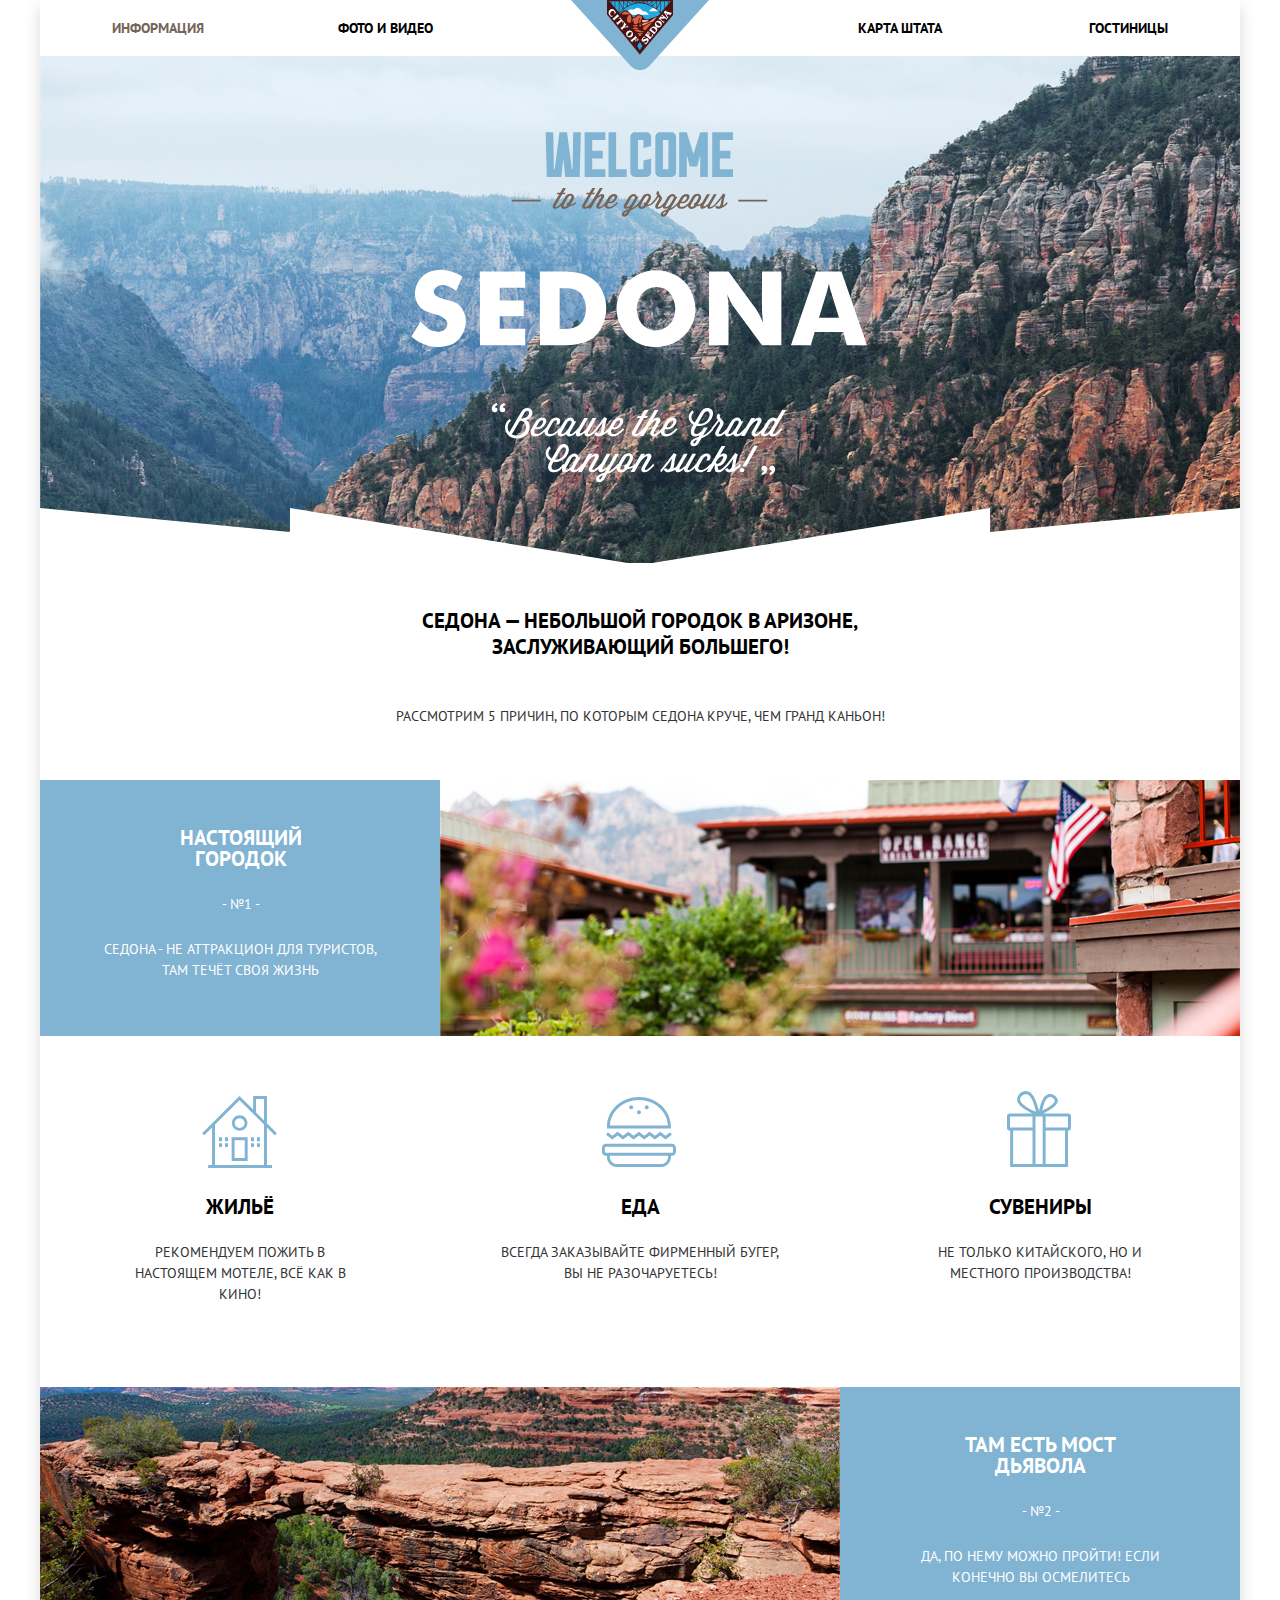
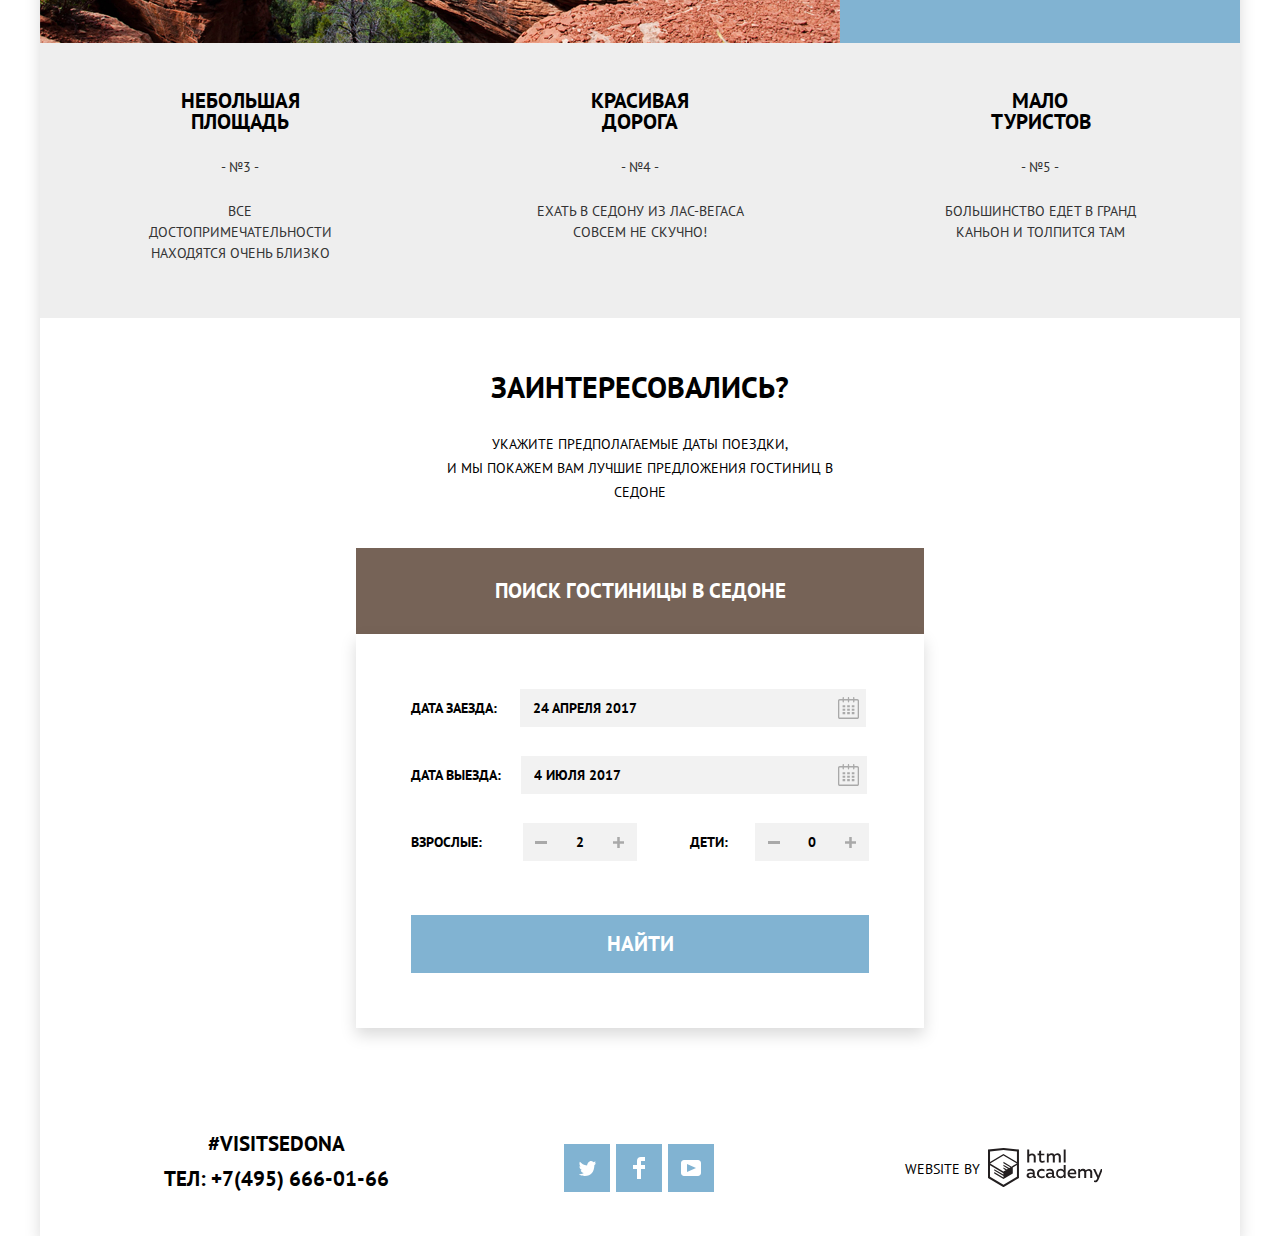
==== commit 640d965b: "Вносит изменения в интерактивное открытие формы" ====
--- a/index.html
+++ b/index.html
@@ -105,7 +105,7 @@
          <a class="search-button button" href="#">Поиск гостиницы в Седоне</a>  
       </section>
       <section class="search">
-        <form class="search-form search-hide" action="https://echo.htmlacademy.ru/" method="POST">
+        <form class="search-form" action="https://echo.htmlacademy.ru/" method="POST">
          <div class="search-container"> 
           <div class="search-date-in form-input">
            <label for="date-of-arrival">Дата заезда:</label>
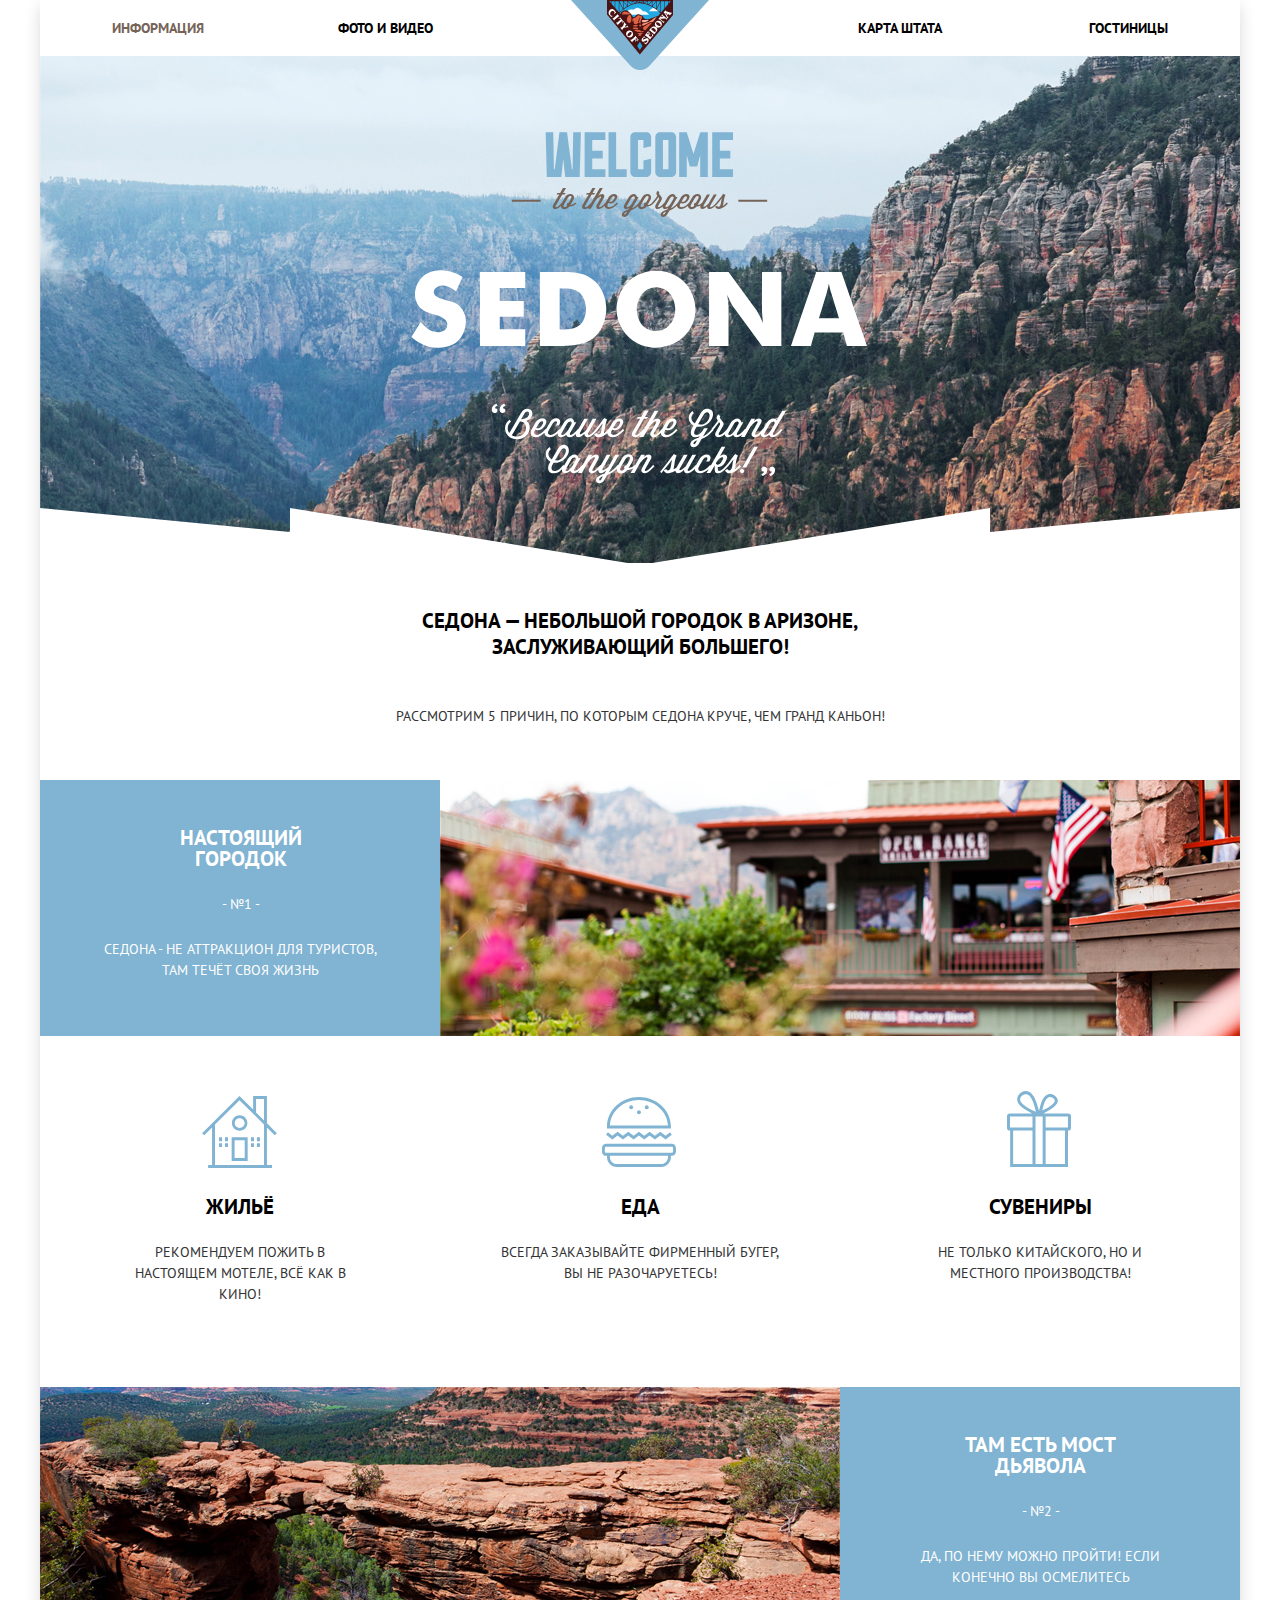
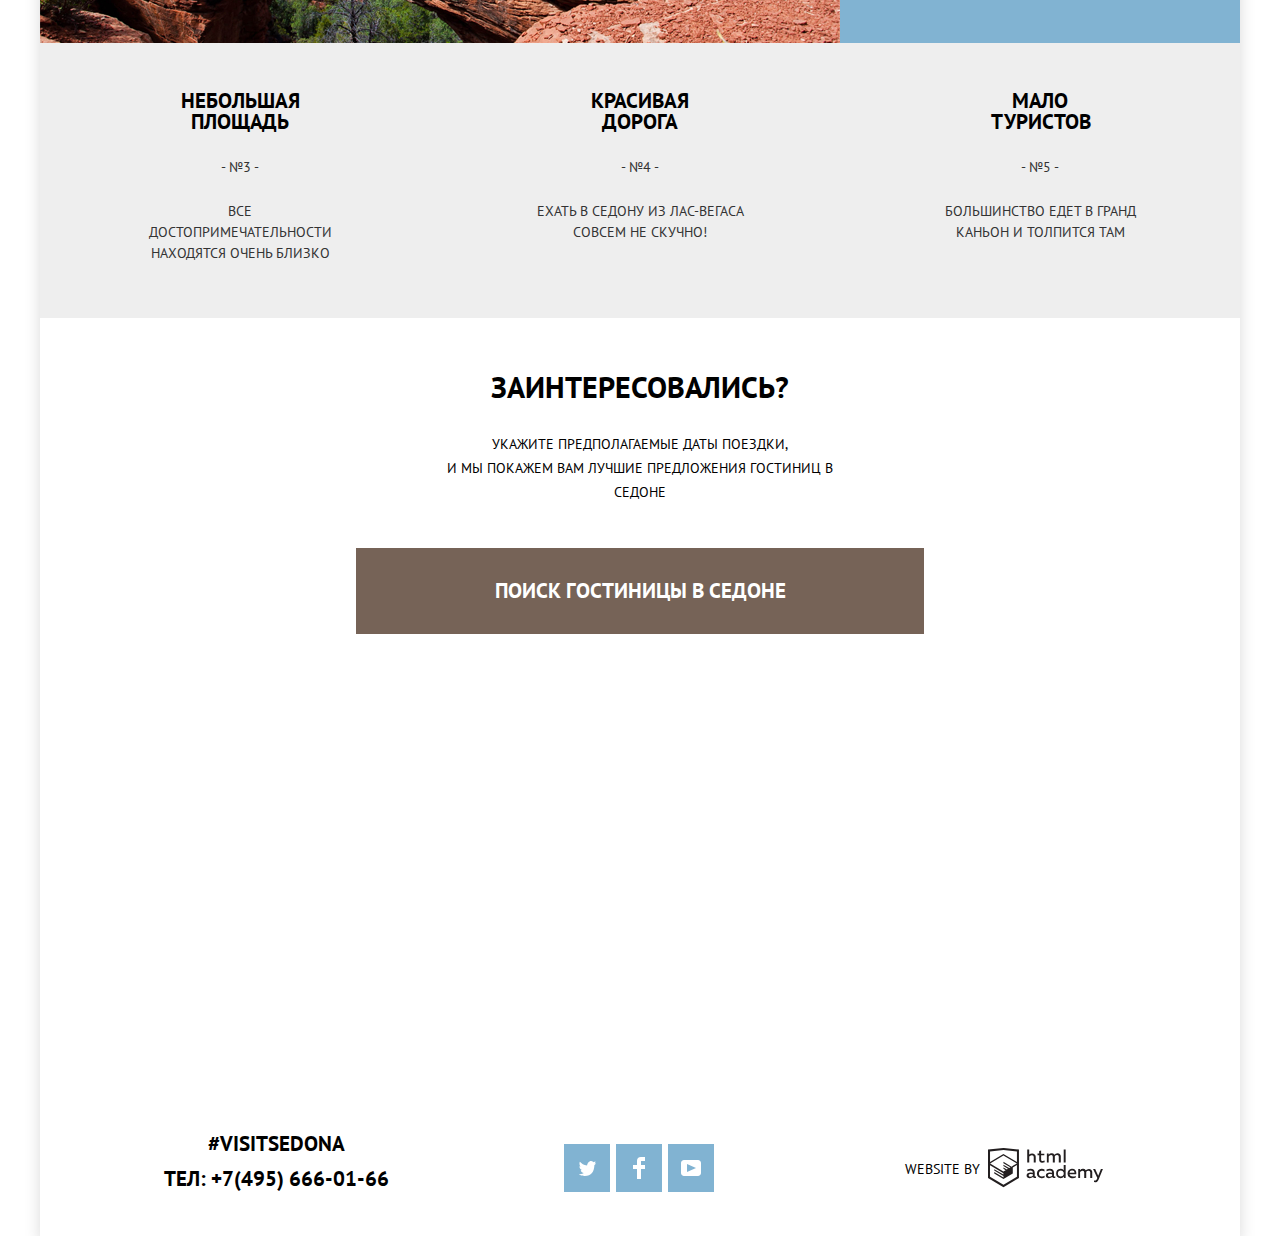
==== commit 8127d4e3: "Вносит правки по критериям" ====
--- a/index.html
+++ b/index.html
@@ -1,197 +1,212 @@
 <!DOCTYPE html>
 <html class="page" lang="ru">
-  <head>
-    <meta charset="utf-8">
-    <title>HTML Academy: Седона</title>
-    <link href="https://fonts.googleapis.com/css2?family=PT+Sans:wght@400;700&display=swap" rel="stylesheet">
-    <link href="css/normalize.css" rel="stylesheet">
-    <link href="css/style-min.css" rel="stylesheet">
-  </head>
-  <body class="page-body">
-   <div class="main-container"> 
-    <header class="main-header">
-     <nav class="main-navigation">
-         <ul class="site-navigation">
-           <li><a class="page-active" href="blank.html">Информация</a></li>
-           <li><a href="blank.html">Фото и видео</a></li>
-           <li><a href="blank.html">Карта штата</a></li>
-           <li><a href="hotels.html">Гостиницы</a></li>
-         </ul>
-       <a class="main-header-logo">
-        <img src="img/logo.svg" width="138" height="70" alt="Логотип города Седона">
-       </a>
-     </nav>
-    </header>
-    <main>
-      <section class="welcome">
-        <h1 class="visually-hidden">Добро пожаловать в Седону!</h1>
-        <p class="welcome-picture"><img src="img/welcome.svg" width="456.65" height="350.88" alt="Добро пожаловать в Седону"></p>
-      </section>
-      <section class="info-city">
-        <div class="zigzag">
-         <h2 class="info-description">Седона — небольшой городок в Аризоне,
-            заслуживающий большего!</h2>
-         <p class="info-reason">Рассмотрим 5 причин, по которым Седона круче, чем Гранд Каньон!</p>
-        </div> 
-      </section>
-      <section class="about-city">
-        <div class="about-city-color">
-         <h2 class="about-life">Настоящий
-             городок</h2>
-         <span>- №1 -</span>
-         <p class="life">Седона - не аттракцион для туристов, там
-            течёт своя жизнь</p>
-        </div> 
-        <div class="about-city-view">
-         <img src="img/image.jpg" width="800" height="256" alt="Вид на город Седона">
-        </div>
-      </section>
-      <section class="infrastructure">
-        <div class="about-residence item-residence">
-          <h2>Жильё</h2>
-          <p>Рекомендуем пожить в настоящем
-             мотеле, всё как в кино!</p>   
-        </div>
-        <div class="about-food item-food">
-          <h2>Еда</h2>
-          <p>Всегда заказывайте фирменный бугер,
-             Вы не разочаруетесь!</p>
-        </div>
-        <div class="about-souvenir item-souvenir">
-          <h2>Сувениры</h2>
-          <p>Не только китайского, но и местного
-             производства!</p>
-        </div>
-      </section>
-      <section class="about-city">
-        <div class="about-city-view">
-          <img src="img/image-2.jpg" width="800" height="256" alt="Вид на мост Дьявола">
-        </div>
-        <div class="about-city-color">
-         <h2 class="about-bridge">Там есть
-             мост дьявола</h2>
-         <span>- №2 -</span>
-         <p class="bridge">Да, по нему можно пройти! Если конечно
-            Вы осмелитесь</p>
-        </div>
-      </section>
-      <section class="about-city-feature">
-        <div class="about-city-not-color">
-         <h2 class="square">Небольшая
-             площадь</h2>
-         <span>- №3 -</span>
-         <p class="about-city-square">Все достопримечательности
-            находятся очень близко</p>
-        </div>
-        <div class="about-city-not-color">
-         <h2 class="road">Красивая
-             дорога</h2>
-         <span>- №4 -</span>
-         <p class="about-city-vegas">Ехать в Седону из Лас-Вегаса совсем
-            не скучно!</p>
-        </div>
-        <div class="about-city-not-color">
-         <h2 class="tourists">Мало
-             туристов</h2>
-         <span>- №5 -</span>
-         <p class="about-city-grand">Большинство едет в Гранд Каньон
-            и толпится там</p>
-        </div>
-      </section>
-      <section class="interesting">
-        <h3 class="interesting-now">Заинтересовались?</h3>
-        <p class="interesting-search">Укажите предполагаемые даты поездки,<br> 
-           и мы покажем Вам лучшие предложения гостиниц в Седоне</p>
-         <a class="search-button button" href="#">Поиск гостиницы в Седоне</a>  
-      </section>
-      <section class="search">
-        <form class="search-form" action="https://echo.htmlacademy.ru/" method="POST">
-         <div class="search-container"> 
-          <div class="search-date-in form-input">
-           <label for="date-of-arrival">Дата заезда:</label>
-           <input class="date-of-arrival" id="date-of-arrival" type="text" name="date-of-arrival" value="24 апреля 2017">
-           <button class="calendar" type="button" aria-label="Указать дату заезда">
-           <svg xmlns="http://www.w3.org/2000/svg" width="21" height="22" viewBox="0 0 21 22">
-            <path d="M19.251 2.025h-2.845V.648c0-.381-.294-.689-.656-.689-.363 0-.656.308-.656.689v1.377h-3.938V.648c0-.381-.294-.689-.655-.689-.363 0-.657.308-.657.689v1.377H5.906V.648c0-.381-.294-.689-.656-.689-.363 0-.657.308-.657.689v1.377H1.75C.784 2.025 0 2.847 0 3.862v16.302C0 21.179.784 22 1.75 22h17.501c.966 0 1.749-.821 1.749-1.836V3.862c0-1.015-.783-1.837-1.749-1.837zm.437 18.139a.448.448 0 0 1-.437.459H1.75a.45.45 0 0 1-.438-.459V3.862a.45.45 0 0 1 .438-.459h2.844v1.378c0 .381.294.689.657.689.362 0 .656-.308.656-.689V3.403h3.938v1.378c0 .381.294.689.657.689.361 0 .655-.308.655-.689V3.403h3.938v1.378c0 .381.293.689.656.689.362 0 .656-.308.656-.689V3.403h2.845c.241 0 .437.206.437.459v16.302z" fill="#A9A9A9"/>
-            <path d="M4.594 8.225h2.625v2.066H4.594zM4.594 11.668h2.625v2.067H4.594zM4.594 15.112h2.625v2.066H4.594zM9.188 15.112h2.625v2.066H9.188zM9.188 11.668h2.625v2.067H9.188zM9.188 8.225h2.625v2.066H9.188zM13.781 15.112h2.625v2.066h-2.625zM13.781 11.668h2.625v2.067h-2.625zM13.781 8.225h2.625v2.066h-2.625z" fill="#A9A9A9"/>
-           </svg>
-           </button>
-          </div>
-          <div class="search-date-out form-output">
-           <label for="date-of-departure">Дата выезда:</label>
-           <input class="date-of-departure" id="date-of-departure" type="text" name="date-of-departure" value="4 июля 2017">
-           <button class="calendar" type="button" aria-label="Указать дату выезда">
-           <svg xmlns="http://www.w3.org/2000/svg" width="21" height="22" viewBox="0 0 21 22">
-            <path d="M19.251 2.025h-2.845V.648c0-.381-.294-.689-.656-.689-.363 0-.656.308-.656.689v1.377h-3.938V.648c0-.381-.294-.689-.655-.689-.363 0-.657.308-.657.689v1.377H5.906V.648c0-.381-.294-.689-.656-.689-.363 0-.657.308-.657.689v1.377H1.75C.784 2.025 0 2.847 0 3.862v16.302C0 21.179.784 22 1.75 22h17.501c.966 0 1.749-.821 1.749-1.836V3.862c0-1.015-.783-1.837-1.749-1.837zm.437 18.139a.448.448 0 0 1-.437.459H1.75a.45.45 0 0 1-.438-.459V3.862a.45.45 0 0 1 .438-.459h2.844v1.378c0 .381.294.689.657.689.362 0 .656-.308.656-.689V3.403h3.938v1.378c0 .381.294.689.657.689.361 0 .655-.308.655-.689V3.403h3.938v1.378c0 .381.293.689.656.689.362 0 .656-.308.656-.689V3.403h2.845c.241 0 .437.206.437.459v16.302z" fill="#A9A9A9"/>
-            <path d="M4.594 8.225h2.625v2.066H4.594zM4.594 11.668h2.625v2.067H4.594zM4.594 15.112h2.625v2.066H4.594zM9.188 15.112h2.625v2.066H9.188zM9.188 11.668h2.625v2.067H9.188zM9.188 8.225h2.625v2.066H9.188zM13.781 15.112h2.625v2.066h-2.625zM13.781 11.668h2.625v2.067h-2.625zM13.781 8.225h2.625v2.066h-2.625z" fill="#A9A9A9"/>
-           </svg>
-           </button>
-          </div>
-          <div class="search-person">
-            <div class="adult form-adult">
-           <label for="adult">Взрослые:</label>
-           <button class="minus" type="button" aria-label="Убрать одного взрослого">
-           <svg width="12" height="3" viewBox="0 0 12 3" fill="none" xmlns="http://www.w3.org/2000/svg">
-              <rect width="12" height="3"  fill="#A9A9A9"/>
-            </svg>
-           </button>
-           <input class="adult" id="adult" type="text" name="adult" min="0" value="2">
-           <button class="plus" type="button" aria-label="Добавить одного взрослого">
-           <svg width="11" height="11" viewBox="0 0 11 11" fill="none" xmlns="http://www.w3.org/2000/svg">
-              <path fill-rule="evenodd" clip-rule="evenodd" d="M4.23086 6.76932V11H6.76932V6.76932H11V4.23086H6.76932V0H4.23085V4.23086H0V6.76932H4.23086Z" fill="#A9A9A9"/>
-           </svg>
-           </button>
-           </div>
-
-          <div class="children form-children">
-           <label for="children">Дети:</label>
-           <button class="minus" type="button" aria-label="Убрать одного ребенка">
-           <svg width="12" height="3" viewBox="0 0 12 3" fill="none" xmlns="http://www.w3.org/2000/svg">
-              <rect width="12" height="3"  fill="#A9A9A9"/>
-            </svg>
-           </button>
-           <input class="children" id="children" type="text" name="children" min="0" value="0">
-           <button class="plus" type="button" aria-label="Добавить одного ребенка">
-           <svg width="11" height="11" viewBox="0 0 11 11" fill="none" xmlns="http://www.w3.org/2000/svg">
-              <path fill-rule="evenodd" clip-rule="evenodd" d="M4.23086 6.76932V11H6.76932V6.76932H11V4.23086H6.76932V0H4.23085V4.23086H0V6.76932H4.23086Z" fill="#A9A9A9"/>
-              </svg>
-           </button>
-          </div>
-          </div>
-          <button class="find" type="submit">Найти</button>
-        </div>
-        </form>
-      </section>
-      <div class="map">
-        <iframe src="https://www.google.com/maps/embed?pb=!1m18!1m12!1m3!1d104770.38018730558!2d-111.86517855273749!3d34.85435832354931!2m3!1f0!2f0!3f0!3m2!1i1024!2i768!4f13.1!3m3!1m2!1s0x872da132f942b00d%3A0x5548c523fa6c8efd!2z0KHQtdC00L7QvdCwLCDQkNGA0LjQt9C-0L3QsCA4NjMzNiwg0KHQqNCQ!5e0!3m2!1sru!2sru!4v1591803373093!5m2!1sru!2sru" width="1200" height="594" style="border:0;" allowfullscreen title="Седона, Аризона, 86336, США" tabindex="0"></iframe>
+   <head>
+      <meta charset="utf-8">
+      <title>HTML Academy: Седона</title>
+      <link href="https://fonts.googleapis.com/css2?family=PT+Sans:wght@400;700&display=swap" rel="stylesheet">
+      <link href="css/normalize-min.css" rel="stylesheet">
+      <link href="css/style-min.css" rel="stylesheet">
+   </head>
+   <body class="page-body">
+      <div class="main-container">
+         <header class="main-header">
+            <nav class="main-navigation">
+               <ul class="site-navigation">
+                  <li><a class="page-active" href="blank.html">Информация</a></li>
+                  <li><a href="blank.html">Фото и видео</a></li>
+                  <li><a href="blank.html">Карта штата</a></li>
+                  <li><a href="hotels.html">Гостиницы</a></li>
+               </ul>
+               <a class="main-header-logo">
+               <img src="img/logo.svg" width="138" height="70" alt="Логотип города Седона">
+               </a>
+            </nav>
+         </header>
+         <main>
+            <section class="welcome">
+               <h1 class="visually-hidden">Добро пожаловать в Седону!</h1>
+               <p class="welcome-picture"><img src="img/welcome.svg" width="457" height="351" alt="Добро пожаловать в Седону"></p>
+            </section>
+            <section class="info-city">
+               <div class="zigzag">
+                  <h2 class="info-description">Седона — небольшой городок в Аризоне,
+                     заслуживающий большего!
+                  </h2>
+                  <p class="info-reason">Рассмотрим 5 причин, по которым Седона круче, чем Гранд Каньон!</p>
+               </div>
+            </section>
+            <section class="about-city">
+               <div class="about-city-color">
+                  <h2 class="about-life">Настоящий
+                     городок
+                  </h2>
+                  <span>- №1 -</span>
+                  <p class="life">Седона - не аттракцион для туристов, там
+                     течёт своя жизнь
+                  </p>
+               </div>
+               <div class="about-city-view">
+                  <img src="img/image.jpg" width="800" height="256" alt="Вид на город Седона">
+               </div>
+            </section>
+            <section class="infrastructure">
+               <div class="about-residence item-residence">
+                  <h2>Жильё</h2>
+                  <p>Рекомендуем пожить в настоящем
+                     мотеле, всё как в кино!
+                  </p>
+               </div>
+               <div class="about-food item-food">
+                  <h2>Еда</h2>
+                  <p>Всегда заказывайте фирменный бугер,
+                     Вы не разочаруетесь!
+                  </p>
+               </div>
+               <div class="about-souvenir item-souvenir">
+                  <h2>Сувениры</h2>
+                  <p>Не только китайского, но и местного
+                     производства!
+                  </p>
+               </div>
+            </section>
+            <section class="about-city">
+               <div class="about-city-view">
+                  <img src="img/image-2.jpg" width="800" height="256" alt="Вид на мост Дьявола">
+               </div>
+               <div class="about-city-color">
+                  <h2 class="about-bridge">Там есть
+                     мост дьявола
+                  </h2>
+                  <span>- №2 -</span>
+                  <p class="bridge">Да, по нему можно пройти! Если конечно
+                     Вы осмелитесь
+                  </p>
+               </div>
+            </section>
+            <section class="about-city-feature">
+               <div class="about-city-not-color">
+                  <h2 class="square">Небольшая
+                     площадь
+                  </h2>
+                  <span>- №3 -</span>
+                  <p class="about-city-square">Все достопримечательности
+                     находятся очень близко
+                  </p>
+               </div>
+               <div class="about-city-not-color">
+                  <h2 class="road">Красивая
+                     дорога
+                  </h2>
+                  <span>- №4 -</span>
+                  <p class="about-city-vegas">Ехать в Седону из Лас-Вегаса совсем
+                     не скучно!
+                  </p>
+               </div>
+               <div class="about-city-not-color">
+                  <h2 class="tourists">Мало
+                     туристов
+                  </h2>
+                  <span>- №5 -</span>
+                  <p class="about-city-grand">Большинство едет в Гранд Каньон
+                     и толпится там
+                  </p>
+               </div>
+            </section>
+            <section class="interesting">
+               <h3 class="interesting-now">Заинтересовались?</h3>
+               <p class="interesting-search">Укажите предполагаемые даты поездки,<br> 
+                  и мы покажем Вам лучшие предложения гостиниц в Седоне
+               </p>
+               <button class="search-button button" type="button">Поиск гостиницы в Седоне</button>  
+            </section>
+            <section class="search">
+               <form class="search-form search-hide" action="https://echo.htmlacademy.ru/" method="POST">
+                  <div class="search-container">
+                     <div class="search-date-in form-input">
+                        <label for="date-of-arrival">Дата заезда:</label>
+                        <input class="date-of-arrival" id="date-of-arrival" type="text" name="date-of-arrival" value="24 апреля 2017">
+                        <button class="calendar" type="button" aria-label="Указать дату заезда">
+                           <svg xmlns="http://www.w3.org/2000/svg" width="21" height="22" viewBox="0 0 21 22">
+                              <path d="M19.251 2.025h-2.845V.648c0-.381-.294-.689-.656-.689-.363 0-.656.308-.656.689v1.377h-3.938V.648c0-.381-.294-.689-.655-.689-.363 0-.657.308-.657.689v1.377H5.906V.648c0-.381-.294-.689-.656-.689-.363 0-.657.308-.657.689v1.377H1.75C.784 2.025 0 2.847 0 3.862v16.302C0 21.179.784 22 1.75 22h17.501c.966 0 1.749-.821 1.749-1.836V3.862c0-1.015-.783-1.837-1.749-1.837zm.437 18.139a.448.448 0 0 1-.437.459H1.75a.45.45 0 0 1-.438-.459V3.862a.45.45 0 0 1 .438-.459h2.844v1.378c0 .381.294.689.657.689.362 0 .656-.308.656-.689V3.403h3.938v1.378c0 .381.294.689.657.689.361 0 .655-.308.655-.689V3.403h3.938v1.378c0 .381.293.689.656.689.362 0 .656-.308.656-.689V3.403h2.845c.241 0 .437.206.437.459v16.302z" fill="#A9A9A9"/>
+                              <path d="M4.594 8.225h2.625v2.066H4.594zM4.594 11.668h2.625v2.067H4.594zM4.594 15.112h2.625v2.066H4.594zM9.188 15.112h2.625v2.066H9.188zM9.188 11.668h2.625v2.067H9.188zM9.188 8.225h2.625v2.066H9.188zM13.781 15.112h2.625v2.066h-2.625zM13.781 11.668h2.625v2.067h-2.625zM13.781 8.225h2.625v2.066h-2.625z" fill="#A9A9A9"/>
+                           </svg>
+                        </button>
+                     </div>
+                     <div class="search-date-out form-output">
+                        <label for="date-of-departure">Дата выезда:</label>
+                        <input class="date-of-departure" id="date-of-departure" type="text" name="date-of-departure" value="4 июля 2017">
+                        <button class="calendar" type="button" aria-label="Указать дату выезда">
+                           <svg xmlns="http://www.w3.org/2000/svg" width="21" height="22" viewBox="0 0 21 22">
+                              <path d="M19.251 2.025h-2.845V.648c0-.381-.294-.689-.656-.689-.363 0-.656.308-.656.689v1.377h-3.938V.648c0-.381-.294-.689-.655-.689-.363 0-.657.308-.657.689v1.377H5.906V.648c0-.381-.294-.689-.656-.689-.363 0-.657.308-.657.689v1.377H1.75C.784 2.025 0 2.847 0 3.862v16.302C0 21.179.784 22 1.75 22h17.501c.966 0 1.749-.821 1.749-1.836V3.862c0-1.015-.783-1.837-1.749-1.837zm.437 18.139a.448.448 0 0 1-.437.459H1.75a.45.45 0 0 1-.438-.459V3.862a.45.45 0 0 1 .438-.459h2.844v1.378c0 .381.294.689.657.689.362 0 .656-.308.656-.689V3.403h3.938v1.378c0 .381.294.689.657.689.361 0 .655-.308.655-.689V3.403h3.938v1.378c0 .381.293.689.656.689.362 0 .656-.308.656-.689V3.403h2.845c.241 0 .437.206.437.459v16.302z" fill="#A9A9A9"/>
+                              <path d="M4.594 8.225h2.625v2.066H4.594zM4.594 11.668h2.625v2.067H4.594zM4.594 15.112h2.625v2.066H4.594zM9.188 15.112h2.625v2.066H9.188zM9.188 11.668h2.625v2.067H9.188zM9.188 8.225h2.625v2.066H9.188zM13.781 15.112h2.625v2.066h-2.625zM13.781 11.668h2.625v2.067h-2.625zM13.781 8.225h2.625v2.066h-2.625z" fill="#A9A9A9"/>
+                           </svg>
+                        </button>
+                     </div>
+                     <div class="search-person">
+                        <div class="adult form-adult">
+                           <label for="adult">Взрослые:</label>
+                           <button class="minus" type="button" aria-label="Убрать одного взрослого">
+                              <svg width="12" height="3" viewBox="0 0 12 3" fill="none" xmlns="http://www.w3.org/2000/svg">
+                                 <rect width="12" height="3"  fill="#A9A9A9"/>
+                              </svg>
+                           </button>
+                           <input class="adult" id="adult" type="text" name="adult" value="2">
+                           <button class="plus" type="button" aria-label="Добавить одного взрослого">
+                              <svg width="11" height="11" viewBox="0 0 11 11" fill="none" xmlns="http://www.w3.org/2000/svg">
+                                 <path fill-rule="evenodd" clip-rule="evenodd" d="M4.23086 6.76932V11H6.76932V6.76932H11V4.23086H6.76932V0H4.23085V4.23086H0V6.76932H4.23086Z" fill="#A9A9A9"/>
+                              </svg>
+                           </button>
+                        </div>
+                        <div class="children form-children">
+                           <label for="children">Дети:</label>
+                           <button class="minus" type="button" aria-label="Убрать одного ребенка">
+                              <svg width="12" height="3" viewBox="0 0 12 3" fill="none" xmlns="http://www.w3.org/2000/svg">
+                                 <rect width="12" height="3"  fill="#A9A9A9"/>
+                              </svg>
+                           </button>
+                           <input class="children" id="children" type="text" name="children" value="0">
+                           <button class="plus" type="button" aria-label="Добавить одного ребенка">
+                              <svg width="11" height="11" viewBox="0 0 11 11" fill="none" xmlns="http://www.w3.org/2000/svg">
+                                 <path fill-rule="evenodd" clip-rule="evenodd" d="M4.23086 6.76932V11H6.76932V6.76932H11V4.23086H6.76932V0H4.23085V4.23086H0V6.76932H4.23086Z" fill="#A9A9A9"/>
+                              </svg>
+                           </button>
+                        </div>
+                     </div>
+                     <button class="find" type="submit">Найти</button>
+                  </div>
+               </form>
+            </section>
+            <div class="map">
+               <iframe src="https://www.google.com/maps/embed?pb=!1m18!1m12!1m3!1d104770.38018730558!2d-111.86517855273749!3d34.85435832354931!2m3!1f0!2f0!3f0!3m2!1i1024!2i768!4f13.1!3m3!1m2!1s0x872da132f942b00d%3A0x5548c523fa6c8efd!2z0KHQtdC00L7QvdCwLCDQkNGA0LjQt9C-0L3QsCA4NjMzNiwg0KHQqNCQ!5e0!3m2!1sru!2sru!4v1591803373093!5m2!1sru!2sru" width="1200" height="594" style="border:0;" allowfullscreen title="Седона, Аризона, 86336, США" tabindex="0"></iframe>
+            </div>
+         </main>
+         <footer class="main-footer index-footer">
+            <div class="contact-tag-tel">
+               <div class="tag">
+                  <a href="https://www.instagram.com/explore/tags/visitsedona/">#visitsedona</a>
+               </div>
+               <div class="tel">
+                  Тел: <a href="tel:+74956660166">+7(495) 666-01-66</a>
+               </div>
+            </div>
+            <div class="contact-social">
+               <ul class="social-list">
+                  <li><a class="social-button twitter-button" href="https://twitter.com/"><span class="visually-hidden">Твиттер</span></a></li>
+                  <li><a class="social-button facebook-button" href="https://www.facebook.com/"><span class="visually-hidden">Фейсбук</span></a></li>
+                  <li><a class="social-button youtube-button" href="https://www.youtube.com/"><span class="visually-hidden">Ютуб</span></a></li>
+               </ul>
+            </div>
+            <div class="developer">
+               <span class="by">website by</span>
+               <a class="developer-logo" href="https://htmlacademy.ru/intensive/htmlcss" aria-label="HTML и CSS. Профессиональная вёрстка сайтов">
+                  <svg id="Layer_1" data-name="Layer 1" xmlns="http://www.w3.org/2000/svg" viewBox="0 0 108.08 36.85">
+                     <title>logo-htmlacademy-small1</title>
+                     <path d="M44.61,26.88a2,2,0,0,0,.55-0.1v1.33a3.25,3.25,0,0,1-1.18.21,1.67,1.67,0,0,1-1.67-1,4.84,4.84,0,0,1-3.14,1.08c-1.51,0-2.91-.83-2.91-2.55,0-2.13,2-2.79,3.71-2.79a11.08,11.08,0,0,1,2.17.25v-0.3c0-1-.76-1.77-2.19-1.77a7.42,7.42,0,0,0-3,.64v-1.7a10.21,10.21,0,0,1,3.19-.55c2.36,0,3.81,1.12,3.81,3.65v3a0.54,0.54,0,0,0,.49.59h0.17Zm-6.44-1.13A1.35,1.35,0,0,0,39.63,27h0.11a3.39,3.39,0,0,0,2.41-1V24.58a9.72,9.72,0,0,0-1.81-.21c-1,0-2.16.33-2.16,1.38h0Zm12.36-6.11a5,5,0,0,1,2.57.64V22a4.08,4.08,0,0,0-2.3-.7,2.75,2.75,0,1,0,0,5.49,5,5,0,0,0,2.43-.64v1.71a6.27,6.27,0,0,1-2.76.57A4.21,4.21,0,0,1,46,24.51q0-.21,0-0.41a4.32,4.32,0,0,1,4.18-4.46h0.38Zm12.17,7.24a2,2,0,0,0,.55-0.1v1.33a3.25,3.25,0,0,1-1.18.21,1.67,1.67,0,0,1-1.67-1,4.84,4.84,0,0,1-3.14,1.08c-1.51,0-2.91-.83-2.91-2.55,0-2.13,2-2.79,3.71-2.79a11.08,11.08,0,0,1,2.17.25v-0.3c0-1-.76-1.77-2.19-1.77a7.42,7.42,0,0,0-3,.64v-1.7a10.21,10.21,0,0,1,3.19-.55c2.36,0,3.81,1.12,3.81,3.65v3a0.54,0.54,0,0,0,.49.59h0.17Zm-6.44-1.13A1.35,1.35,0,0,0,57.73,27h0.11a3.39,3.39,0,0,0,2.41-1V24.58a9.72,9.72,0,0,0-1.81-.21c-1.06,0-2.16.33-2.16,1.38h0ZM73,16V28.2H71.35V26.88a3.88,3.88,0,0,1-3.19,1.54,4.4,4.4,0,0,1,0-8.78,3.81,3.81,0,0,1,3,1.3V16H73Zm-4.53,5.22a2.76,2.76,0,1,0,0,5.52A2.86,2.86,0,0,0,71.15,25V23A2.91,2.91,0,0,0,68.49,21.27ZM79,19.64c3.31,0,4.46,2.68,3.92,5.09H76.7c0.21,1.5,1.67,2.11,3.19,2.11a6.11,6.11,0,0,0,2.64-.59v1.6a7.14,7.14,0,0,1-3,.57C77,28.42,74.78,27,74.78,24a4.18,4.18,0,0,1,4-4.39H79Zm0.09,1.54a2.28,2.28,0,0,0-2.44,2.1v0.06H81.3A2,2,0,0,0,79.13,21.18Zm5.73,7V19.87h1.65v1a3.81,3.81,0,0,1,2.78-1.27A2.86,2.86,0,0,1,91.89,21a4.12,4.12,0,0,1,2.91-1.33A3.06,3.06,0,0,1,98,23V28.2h-1.9V23.05a1.59,1.59,0,0,0-1.42-1.75H94.42a2.8,2.8,0,0,0-2.07,1.12V28.2h-1.9V23.05A1.59,1.59,0,0,0,89,21.31H88.8a3,3,0,0,0-2.21,1.29v5.63H84.86Zm21.31-8.33h1.9l-3.91,9.46c-0.9,2.17-2.09,2.86-3.35,2.86a4.76,4.76,0,0,1-1.1-.14V30.46a2.86,2.86,0,0,0,.85.12c0.9,0,1.58-.64,2.07-1.9l0.17-.42-4-8.4h2l2.86,6.29ZM38.73,1.46V6.22a3.81,3.81,0,0,1,2.7-1.14,3.25,3.25,0,0,1,3.44,3.4v5.15H43V8.72a1.81,1.81,0,0,0-1.61-2h-0.3a2.93,2.93,0,0,0-2.32,1.39v5.52h-1.9V1.46h1.9ZM49.94,2.31v3h3V6.91h-3v3.81c0,1.1.5,1.46,1.58,1.46a4.49,4.49,0,0,0,1.69-.33v1.6A6.8,6.8,0,0,1,51,13.8a2.55,2.55,0,0,1-2.86-2.74V6.89H46.58V5.26h1.5V2.74Zm5.4,11.31V5.28H57v1A3.81,3.81,0,0,1,59.77,5a2.86,2.86,0,0,1,2.6,1.33A4.12,4.12,0,0,1,65.28,5,3.06,3.06,0,0,1,68.44,8.4v5.21h-1.9V8.46a1.59,1.59,0,0,0-1.42-1.75H64.89a2.8,2.8,0,0,0-2.07,1.12v5.78h-1.9V8.46A1.59,1.59,0,0,0,59.5,6.71H59.27A3,3,0,0,0,57.06,8v5.63H55.34ZM71.17,1.45H73V13.6H71.17V1.45ZM14.71,0H14.55L0,1.54V28.21l14.55,8.66,14.55-8.66V1.54Zm12.5,27.1L14.55,34.64,1.9,27.12V16.18l12.59,7.5V25L5.86,19.9v1.31l8.68,5.21v1.39L5.87,22.65V24l8.68,5.21,8.75-5.24V18.31L27.2,16V27.12Zm0-12.53-3.48,2-1.6,1L14.51,13v1.31L21,18.23H21l-0.14.09-1,.54-5.37-3.2V17l4.24,2.52-1,.67-3.2-1.9v1.31l2.1,1.24L14.5,22.1,2,14.65,14.51,7.11Zm0-1.32L14.49,5.76,1.91,13.25v-10L14.56,1.92,27.21,3.25v10h0Z" transform="translate(0 -0.02)" fill="#231f20"/>
+                  </svg>
+               </a>
+            </div>
+         </footer>
       </div>
-    </main>
-    <footer class="main-footer index-footer">
-      <div class="contact-tag-tel">
-        <div class="tag">
-          <a href="#">#visitsedona</a>
-        </div>
-        <div class="tel">
-          Тел: <a href="tel:+74956660166">+7(495) 666-01-66</a>
-        </div>
-      </div>
-      <div class="contact-social">
-         <ul class="social-list">
-           <li><a class="social-button twitter-button" href="#"><span class="visually-hidden">Твиттер</span></a></li>
-           <li><a class="social-button facebook-button" href="#"><span class="visually-hidden">Фейсбук</span></a></li>
-           <li><a class="social-button youtube-button" href="#"><span class="visually-hidden">Ютуб</span></a></li>
-         </ul>
-      </div>
-      <div class="developer">
-        <span class="by">website by</span>
-        <a class="developer-logo" href="https://htmlacademy.ru/intensive/htmlcss" aria-label="HTML и CSS. Профессиональная вёрстка сайтов">
-          <svg id="Layer_1" data-name="Layer 1" xmlns="http://www.w3.org/2000/svg" viewBox="0 0 108.08 36.85"><title>logo-htmlacademy-small1</title>
-            <path d="M44.61,26.88a2,2,0,0,0,.55-0.1v1.33a3.25,3.25,0,0,1-1.18.21,1.67,1.67,0,0,1-1.67-1,4.84,4.84,0,0,1-3.14,1.08c-1.51,0-2.91-.83-2.91-2.55,0-2.13,2-2.79,3.71-2.79a11.08,11.08,0,0,1,2.17.25v-0.3c0-1-.76-1.77-2.19-1.77a7.42,7.42,0,0,0-3,.64v-1.7a10.21,10.21,0,0,1,3.19-.55c2.36,0,3.81,1.12,3.81,3.65v3a0.54,0.54,0,0,0,.49.59h0.17Zm-6.44-1.13A1.35,1.35,0,0,0,39.63,27h0.11a3.39,3.39,0,0,0,2.41-1V24.58a9.72,9.72,0,0,0-1.81-.21c-1,0-2.16.33-2.16,1.38h0Zm12.36-6.11a5,5,0,0,1,2.57.64V22a4.08,4.08,0,0,0-2.3-.7,2.75,2.75,0,1,0,0,5.49,5,5,0,0,0,2.43-.64v1.71a6.27,6.27,0,0,1-2.76.57A4.21,4.21,0,0,1,46,24.51q0-.21,0-0.41a4.32,4.32,0,0,1,4.18-4.46h0.38Zm12.17,7.24a2,2,0,0,0,.55-0.1v1.33a3.25,3.25,0,0,1-1.18.21,1.67,1.67,0,0,1-1.67-1,4.84,4.84,0,0,1-3.14,1.08c-1.51,0-2.91-.83-2.91-2.55,0-2.13,2-2.79,3.71-2.79a11.08,11.08,0,0,1,2.17.25v-0.3c0-1-.76-1.77-2.19-1.77a7.42,7.42,0,0,0-3,.64v-1.7a10.21,10.21,0,0,1,3.19-.55c2.36,0,3.81,1.12,3.81,3.65v3a0.54,0.54,0,0,0,.49.59h0.17Zm-6.44-1.13A1.35,1.35,0,0,0,57.73,27h0.11a3.39,3.39,0,0,0,2.41-1V24.58a9.72,9.72,0,0,0-1.81-.21c-1.06,0-2.16.33-2.16,1.38h0ZM73,16V28.2H71.35V26.88a3.88,3.88,0,0,1-3.19,1.54,4.4,4.4,0,0,1,0-8.78,3.81,3.81,0,0,1,3,1.3V16H73Zm-4.53,5.22a2.76,2.76,0,1,0,0,5.52A2.86,2.86,0,0,0,71.15,25V23A2.91,2.91,0,0,0,68.49,21.27ZM79,19.64c3.31,0,4.46,2.68,3.92,5.09H76.7c0.21,1.5,1.67,2.11,3.19,2.11a6.11,6.11,0,0,0,2.64-.59v1.6a7.14,7.14,0,0,1-3,.57C77,28.42,74.78,27,74.78,24a4.18,4.18,0,0,1,4-4.39H79Zm0.09,1.54a2.28,2.28,0,0,0-2.44,2.1v0.06H81.3A2,2,0,0,0,79.13,21.18Zm5.73,7V19.87h1.65v1a3.81,3.81,0,0,1,2.78-1.27A2.86,2.86,0,0,1,91.89,21a4.12,4.12,0,0,1,2.91-1.33A3.06,3.06,0,0,1,98,23V28.2h-1.9V23.05a1.59,1.59,0,0,0-1.42-1.75H94.42a2.8,2.8,0,0,0-2.07,1.12V28.2h-1.9V23.05A1.59,1.59,0,0,0,89,21.31H88.8a3,3,0,0,0-2.21,1.29v5.63H84.86Zm21.31-8.33h1.9l-3.91,9.46c-0.9,2.17-2.09,2.86-3.35,2.86a4.76,4.76,0,0,1-1.1-.14V30.46a2.86,2.86,0,0,0,.85.12c0.9,0,1.58-.64,2.07-1.9l0.17-.42-4-8.4h2l2.86,6.29ZM38.73,1.46V6.22a3.81,3.81,0,0,1,2.7-1.14,3.25,3.25,0,0,1,3.44,3.4v5.15H43V8.72a1.81,1.81,0,0,0-1.61-2h-0.3a2.93,2.93,0,0,0-2.32,1.39v5.52h-1.9V1.46h1.9ZM49.94,2.31v3h3V6.91h-3v3.81c0,1.1.5,1.46,1.58,1.46a4.49,4.49,0,0,0,1.69-.33v1.6A6.8,6.8,0,0,1,51,13.8a2.55,2.55,0,0,1-2.86-2.74V6.89H46.58V5.26h1.5V2.74Zm5.4,11.31V5.28H57v1A3.81,3.81,0,0,1,59.77,5a2.86,2.86,0,0,1,2.6,1.33A4.12,4.12,0,0,1,65.28,5,3.06,3.06,0,0,1,68.44,8.4v5.21h-1.9V8.46a1.59,1.59,0,0,0-1.42-1.75H64.89a2.8,2.8,0,0,0-2.07,1.12v5.78h-1.9V8.46A1.59,1.59,0,0,0,59.5,6.71H59.27A3,3,0,0,0,57.06,8v5.63H55.34ZM71.17,1.45H73V13.6H71.17V1.45ZM14.71,0H14.55L0,1.54V28.21l14.55,8.66,14.55-8.66V1.54Zm12.5,27.1L14.55,34.64,1.9,27.12V16.18l12.59,7.5V25L5.86,19.9v1.31l8.68,5.21v1.39L5.87,22.65V24l8.68,5.21,8.75-5.24V18.31L27.2,16V27.12Zm0-12.53-3.48,2-1.6,1L14.51,13v1.31L21,18.23H21l-0.14.09-1,.54-5.37-3.2V17l4.24,2.52-1,.67-3.2-1.9v1.31l2.1,1.24L14.5,22.1,2,14.65,14.51,7.11Zm0-1.32L14.49,5.76,1.91,13.25v-10L14.56,1.92,27.21,3.25v10h0Z" transform="translate(0 -0.02)" fill="#231f20"/>
-          </svg>
-       </a>
-      </div>
-    </footer> 
-   </div>
-   <script src="js/script-min.js"></script> 
-  </body>
+      <script src="js/script-min.js"></script> 
+   </body>
 </html>
--- a/css/style-min.css
+++ b/css/style-min.css
@@ -1 +1 @@
-@-webkit-keyframes bounce{0%{opacity:0}to{opacity:1}}@keyframes bounce{0%{opacity:0}to{opacity:1}}@-webkit-keyframes shake{0%,to{transform:translateX(0)}10%,30%,50%,70%,90%{transform:translateX(-10px)}20%,40%,60%,80%{transform:translateX(10px)}}@keyframes shake{0%,to{transform:translateX(0)}10%,30%,50%,70%,90%{transform:translateX(-10px)}20%,40%,60%,80%{transform:translateX(10px)}}:root{--basic-black: #000000;--basic-extra-black: #333333;--basic-white: #FFFFFF;--basic-dark-blue: #5496BD;--basic-blue: #669EC0;--basic-light-blue: #81B3D2;--basic-dark-brown: #503E33;--basic-brown: #604E43;--basic-light-brown: #766357;--basic-extra-gray:  #666666;--basic-dark-gray: #A9A9A9;--basic-gray: #EBEBEB;--basic-light-gray: #F2F2F2;--basic-natural: #EEEEEE;--special-coll-blue:  E6F3FA;--special-dark-gray: #6A6A6A;--special-gray: #ABABAB;--special-black: #231F20;--special-middle-gray: #CACACA;--special-logo-gray: #BDBBBC;--special-input-gray: #E5E5E5}body{margin:0;padding:0;font-family:"PT Sans",Arial,sans-serif;font-size:14px;line-height:26px;font-weight:400;color:var(--basic-black);text-transform:uppercase;background-color:var(--basic-white)}a{text-decoration:none}img{max-width:100%;height:auto}*{box-sizing:border-box}.visually-hidden{width:1px;height:1px;margin:-1px;border:0;padding:0;white-space:nowrap;-webkit-clip-path:inset(100%);clip-path:inset(100%);clip:rect(0 0 0 0);overflow:hidden}.page{height:100%}.main-container,.main-navigation{background-color:var(--basic-white);position:relative}.main-container{display:grid;grid-template-rows:-webkit-min-content 1fr -webkit-min-content;grid-template-rows:min-content 1fr min-content;align-content:start;width:1200px;min-height:100%;margin:0 auto;padding:0;box-shadow:0 7px 15px rgba(0,1,1,.15)}.main-navigation{font-weight:700}.site-navigation{display:flex;margin:0;padding:15px 72px}.site-navigation li{list-style:none}.site-navigation li:nth-child(2){margin-left:134px}.site-navigation li:nth-child(3){margin-left:auto}.site-navigation li:last-child{margin-left:147px}a.main-header-logo{position:absolute;top:0;left:50%;transform:translateX(-50%)}.site-navigation a,.tag a,.tel a{color:var(--basic-black)}.site-navigation a:focus,.site-navigation a:hover{color:var(--basic-light-blue)}.site-navigation a:active{color:var(--basic-black);opacity:.3}.site-navigation .page-active{color:var(--basic-light-brown)}.welcome{background-color:var(--special-coll-blue);background-image:url("../img/background photo.jpg");background-position:top center;background-repeat:no-repeat;padding:77.35px 371px 71.76px}p.welcome-picture{padding-bottom:0;margin:0}.info-city{display:flex;background-color:var(--basic-white);flex-direction:column;align-items:center;margin:0}.info-city .zigzag{background-image:url(../img/intro-mask.svg);background-repeat:no-repeat;padding:57px 0 0;margin:-55px 0 0}.info-city .info-description{display:inline-block;vertical-align:middle;font-size:21px;font-weight:700;text-align:center;padding-bottom:32px;padding-top:42.5px;margin:0 365px 11.5px}.info-reason{text-align:center;color:var(--basic-extra-black)}.info-city .info-reason{margin:0 0 51px}.interesting{background-color:var(--basic-white)}.interesting-now{font-size:30px;line-height:24px;font-weight:700;text-align:center;margin-bottom:33px;margin-top:57px}.about-city{display:flex;justify-content:space-between;margin:0;padding:0}.about-city-color{width:400px;color:var(--basic-white);background-color:var(--basic-light-blue);line-height:21px;text-align:center;padding:47px 49px 54px 50px}.about-city-color h2.about-bridge,.about-city-color h2.about-life{width:122px;font-size:21px;font-weight:700;margin:0 auto 25px}.about-city-color h2.about-bridge{width:151px}.about-city-color p.bridge,.about-city-color p.life{margin-top:24px;margin-bottom:0}.about-city-view{display:flex}.infrastructure{display:grid;grid-template-columns:1fr 1fr 1fr;margin:0;padding:0}.about-food h2,.about-residence h2,.about-souvenir h2{margin-top:0;margin-bottom:25px;padding-top:160px}.about-food,.about-residence,.about-souvenir{padding-bottom:82px}.about-food p,.about-residence p,.about-souvenir p{display:inline-block;vertical-align:middle;width:254px;margin:0}.about-food p,.about-souvenir p{width:297px}.about-souvenir p{width:270px}.infrastructure .item-food,.infrastructure .item-residence{background-image:url(../img/icon-1.svg);background-repeat:no-repeat;background-position:162px 60px}.infrastructure .item-food{background-image:url(../img/icon-3.svg);background-position:162px 61px}.infrastructure .item-souvenir{background-image:url(../img/icon-2.svg);background-repeat:no-repeat;background-position:167px 55px}.about-city-feature{display:grid;justify-items:center;grid-template-columns:1fr 1fr 1fr;margin:0;padding:0}.about-city-not-color{padding-top:47px;padding-bottom:54px}.about-city-feature h2{margin:0 0 25px}.about-city-not-color .square{margin-bottom:25px;width:119px;margin-left:auto;margin-right:auto}.about-city-not-color .road,.about-city-not-color .tourists{margin-bottom:25px;width:99px;margin-left:auto;margin-right:auto}.about-city-not-color .tourists{width:98px}p.about-city-square{width:209px;margin-top:23px;margin-bottom:0}p.about-city-grand,p.about-city-vegas{width:261px;margin-top:23px;margin-bottom:0}p.about-city-grand{width:247px}.about-city-feature,.infrastructure{background-color:var(--basic-white);text-align:center;line-height:21px}.about-city-feature h2,.infrastructure h2{font-size:21px;font-weight:700}.about-city-feature p,.about-city-feature span,.infrastructure p{color:var(--basic-extra-black)}.about-city-feature{background-color:var(--basic-natural)}.interesting{display:flex;flex-direction:column;align-items:center}.interesting a.button{padding:30px 124px 30px 125px}.interesting-search{line-height:24px;text-align:center;width:435px;margin:0 0 44px}.button{width:568px;font:inherit;font-size:21px;font-weight:700;color:var(--basic-white);background-color:var(--basic-light-brown);text-align:center;vertical-align:middle;text-transform:uppercase;border:0}.button:focus,.button:hover{background-color:var(--basic-brown)}.button:active{color:rgba(255,255,255,.3);background-color:var(--basic-dark-brown)}.search{width:568px;line-height:26px;font-weight:700;text-align:left;background-color:var(--basic-white);margin-left:auto;margin-right:auto;position:absolute;left:316px}.search-hide{display:none}.form-open{display:block;-webkit-animation:bounce .6s;animation:bounce .6s}.form-error{-webkit-animation:shake .6s;animation:shake .6s}.search .search-container{display:flex;flex-direction:column;flex-wrap:wrap;padding:55px;margin:0;box-shadow:0 7px 15px rgba(0,1,1,.15);position:relative}.search .search-person{display:flex;justify-content:space-between}.search-date-in input,.search-date-out input{width:346px;height:38px;padding-left:13px;margin-left:19px}.search-date-out input{margin-left:16px}.search-container input{font-size:14px;font-weight:700;text-transform:uppercase;background-color:var(--basic-light-gray);border:0;margin-bottom:29px}.search-container button.find{display:inline-block;vertical-align:middle;font-weight:700;font-size:21px;text-align:center;height:58px;text-transform:uppercase;background-color:var(--basic-light-blue);color:var(--basic-white);border:0;padding:16px 182px;margin-top:25px}.search-container button.find:focus,.search-container button.find:hover{background-color:var(--basic-blue)}.search-container button.find:active{background-color:var(--basic-dark-blue);color:rgba(255,255,255,.3)}.search-container input:hover{background-color:var(--basic-gray)}.search-container input:focus{background-color:var(--basic-white);border:2px solid var(--special-input-gray)}.search-person input{width:114px;height:38px;text-align:center}.adult label{margin:0 37px 0 0}.children input{margin:0 0 0 23px}.search .calendar{background-color:var(--basic-light-gray);border:0}.form-adult,.form-children,.form-input,.form-output{position:relative}.form-input .calendar,.form-output .calendar{position:absolute;right:4px;top:7px}button.calendar:focus path,button.calendar:hover path,button.minus:focus rect,button.minus:hover rect{fill:var(--basic-black)}button.calendar:active path,button.minus:active rect{fill:var(--basic-light-blue)}.search .minus,.search .plus{background-color:var(--basic-light-gray);border:0}.form-adult .minus{position:absolute;top:7px;left:118px}.form-adult .plus{position:absolute;top:11px;left:196px}.form-children .minus{position:absolute;top:7px;right:83px}.form-children .plus{position:absolute;top:11px;right:7px}button.plus:focus path,button.plus:hover path{fill:var(--basic-black)}button.plus:active path{fill:var(--basic-light-blue)}.map iframe{width:100%;border:0}.main-footer{display:grid;width:1200px;justify-items:center;grid-template-columns:1fr 1fr 1fr;background-color:rgba(255,255,255,.9);margin:0;padding:0}.index-footer{position:absolute;bottom:8px}.contact-tag-tel{font-size:21px;font-weight:700;text-align:center;padding-top:24px;padding-bottom:36px;padding-left:73px}.contact-tag-tel .tag{margin-bottom:9px;text-align:center}.main-footer .contact-social{padding-top:37px;padding-bottom:36px;padding-right:2px}.contact-social ul{display:flex;justify-content:space-between;width:150px;margin:0;padding:0;list-style:none}.contact-social a.social-button{display:flex;width:46px;height:48px;text-align:center}.contact-social .social-button{background-color:var(--basic-light-blue)}.facebook-button,.twitter-button,.youtube-button{background-image:url(../img/twitter.svg);background-repeat:no-repeat;background-position:center}.facebook-button,.youtube-button{background-image:url(../img/fb-icon.svg)}.youtube-button{background-image:url(../img/youtube.svg)}.social-button:focus,.social-button:hover{background-color:var(--basic-blue)}.social-button:active{color:rgba(255,255,255,.3);background-color:var(--basic-dark-blue)}.developer{display:flex;padding-right:73px}.developer-logo{width:115px;height:41px;color:var(--special-black);padding-top:41px}.developer span{padding-top:49px;padding-bottom:45px;margin-right:8px}a.developer-logo:focus path,a.developer-logo:hover path{fill:var(--basic-light-blue)}a.developer-logo:active path{fill:var(--special-logo-gray)}.filters{background-color:var(--basic-blue);background-image:url(../img/background.jpg);background-repeat:no-repeat;background-position:top center;color:var(--basic-white)}.filters .filter-items{display:flex;margin:0;padding:0 72px}.filters legend{font-weight:700;font-size:16px;line-height:21px}.filters fieldset{margin:0;padding:0;border:0}.filters ul{min-width:160px;margin:0;padding:0;list-style:none}.filter-items .cost-items,.filter-items .housing-items,.filter-items .infrastructure-items{padding-top:26.5px;padding-bottom:29px;text-align:left}.housing-items legend,.infrastructure-items legend{margin-bottom:24px}.infrastructure-list li:not(:last-child),.type-housing li:not(:last-child){padding:0;margin:0 0 25px;line-height:21px}.housing-items label{padding-left:39px}.filter-option{display:none}.housing-item label,.infrastructure-item label{position:relative;display:block;cursor:pointer;-webkit-user-select:none;-moz-user-select:none;user-select:none;padding-left:40px}.housing-item .filter-check::before,.infrastructure-item .filter-check::before{content:"";width:23px;height:23px;background-image:url(../img/checkbox-off.svg);background-repeat:no-repeat;background-position:top center;cursor:pointer;position:absolute;left:0}.filter-option:checked+label::before{width:27px;background-image:url(../img/checkbox-on.svg)}.filter-option:checked:disabled+label::before{width:27px;background-image:url(../img/checkbox-on-disabled.svg)}.filter-option:disabled+label::before{width:27px;background-image:url(../img/checkbox-off-disabled.svg)}.filter-items .infrastructure-items{margin-right:95px}.filter-items .housing-items{margin-right:324px}.cost-items legend{text-align:left;font-size:16px;font-weight:700;line-height:21px;margin:0 0 10.5px;padding-left:1px}.filter-items .filter-cost{display:flex;width:316px;text-align:center;border:2px solid var(--basic-white);border-radius:2px;margin-left:-1px;position:relative}.min-cost::after{position:absolute;content:" ";top:5px;left:156px;width:2px;height:22px;background-color:var(--basic-white)}.filter-cost .max-cost,.filter-cost .min-cost{display:inline-block;vertical-align:middle;text-align:center;padding-top:2.5px;padding-bottom:4.5px;padding-left:4px}.filter-cost .min-cost{width:158px}.filter-cost .max-cost{width:159px}.cost-items .range-filter{width:316px}.cost-items .range-cost{position:relative;height:30px;padding-top:20px;margin-bottom:25px}.range-cost .scale{height:2px;background-color:rgba(255,255,255,.3)}.range-cost .bar{width:248px;height:2px;background-color:var(--basic-white);margin-left:12px}.range-cost .toggle{position:absolute;top:11px;width:21px;height:22px;padding:0;background-image:url(../img/filter-button.svg);background-repeat:no-repeat;background-position:top center;cursor:pointer}.range-cost .toggle-max{left:252px}.range-cost .toggle:focus,.range-cost .toggle:hover{width:23px;height:24px;transform:scale(1.2)}.filter-items button{display:block;padding:8px 33px 8px 34px;color:var(--basic-white);text-transform:uppercase;background-color:transparent;border:2px solid var(--basic-white);border-radius:2px;margin-left:84px;margin-right:auto}.filter-items button:focus,.filter-items button:hover{color:var(--basic-black);border:2px solid var(--basic-white);border-radius:2px;background-color:var(--basic-white)}.results-search-find{display:flex;padding:0 73px}.find{padding-top:29px;padding-bottom:31px}.results{display:flex;margin-left:46px}.results span{margin:0;padding:31px 0 0}.filter-up-down .up-down,.results-list{display:flex;list-style:none;padding:32px 0 0}.results-list{margin:0;font-size:12px;line-height:18px}.filter-price{margin-left:40px}.filter-type{margin-left:32px}.filter-rating{margin-left:33px}.filter-up-down .up-down{justify-items:flex-end;align-self:center;margin:0 0 0 503px}.up-down li:nth-child(1){margin-right:12px}a.filter-down path,a.filter-up path{background-repeat:no-repeat;fill:var(--special-middle-gray)}a.filter-up:focus path,a.filter-up:hover path{fill:var(--basic-black)}.up-down a.active path,a.filter-up:active path{fill:var(--basic-light-blue)}a.filter-down:hover path{fill:var(--basic-black)}a.filter-down:active path{fill:var(--basic-light-blue)}.results-search-find{background-color:var(--basic-white)}.results-search-find .find{font-size:21px;font-weight:700}.results-search-find .sorting{font-size:12px;line-height:18px}.results-list a.filter-price{color:var(--basic-light-blue)}.results-list a.filter-rating,.results-list a.filter-type{color:rgba(0,0,0,.3);border-bottom:1px dashed var(--basic-light-blue)}.name-hotel a:focus,.name-hotel a:hover,.results-list .active:focus,.results-list .active:hover{color:var(--basic-light-blue)}.results-list a.active:active{color:var(--basic-black);border:0}.hotels-list{margin:0;padding:0;list-style:none}.hotel-item{margin:0;padding:0 73px}.hotels-list .hotel-item{display:flex;align-items:center}.hotels-list li.hotel-items-amara,.hotels-list li.hotel-items-desert,.hotels-list li.hotel-items-villas{border-top:1px solid var(--special-input-gray)}.hotels-list .hotel:last-child{border-bottom:1px solid var(--special-input-gray)}.hotels-list div.amara,.hotels-list div.desert,.hotels-list div.villas{display:flex;justify-content:space-between;width:921px;margin:0;padding:0}.info-type-price span{display:inline-block;vertical-align:middle;margin-top:5px;margin-bottom:16px;line-height:21px}.info-type-price .type-amara{width:107px;margin-right:6px}.info-type-price .type-desert{width:82px;margin-right:31px}.info-type-price .type-villas{width:126px;margin-right:-13px}.hotel-picture{padding-top:30px;padding-bottom:23px}.hotel-amara,.hotel-desert,.hotel-villas{display:flex;flex-direction:column;margin-left:28px}.hotel-desert,.hotel-villas{margin-left:29px}.hotel-villas{margin-left:28px}.name-hotel a{font-size:21px;font-weight:700;color:var(--basic-black)}h3.name-hotel{padding-top:24px;margin-top:0;margin-bottom:0}.rating-stars ul{display:flex;justify-content:flex-end;padding:29px 0 0;list-style:none}.rating-stars li:not(:last-child){margin-right:5px}.rating-hotel .rating-value{width:110px;line-height:21px;text-align:center;color:var(--basic-extra-gray);background-color:var(--basic-light-gray)}p.rating-value{margin-top:40px;margin-bottom:30px;padding:3px 12px 3px 15px}a.button-book,a.button-more{padding:4.5px 16px 4.5px 17px}.name-hotel a:active{opacity:.3;color:var(--basic-black)}.button-more-book a{line-height:21px;font-weight:700}.button-more-book .button-more{margin-right:4px;color:var(--basic-white);background-color:var(--basic-light-blue);border:0}.button-more-book a.button-more:focus,.button-more-book a.button-more:hover{background-color:var(--basic-blue)}.button-more-book a.button-more:active{background-color:var(--basic-dark-blue);color:rgba(255,255,255,.3)}.button-more-book .button-book{color:var(--basic-white);background-color:var(--basic-light-brown);border:0}.button-more-book a.button-book:focus,.button-more-book a.button-book:hover{background-color:var(--basic-brown)}.button-more-book a.button-book:active{background-color:var(--basic-dark-brown);color:rgba(255,255,255,.3)}+@-webkit-keyframes bounce{0%{opacity:0}to{opacity:1}}@keyframes bounce{0%{opacity:0}to{opacity:1}}@-webkit-keyframes shake{0%,to{transform:translateX(0)}10%,30%,50%,70%,90%{transform:translateX(-10px)}20%,40%,60%,80%{transform:translateX(10px)}}@keyframes shake{0%,to{transform:translateX(0)}10%,30%,50%,70%,90%{transform:translateX(-10px)}20%,40%,60%,80%{transform:translateX(10px)}}:root{--basic-black: #000000;--basic-extra-black: #333333;--basic-white: #FFFFFF;--basic-dark-blue: #5496BD;--basic-blue: #669EC0;--basic-light-blue: #81B3D2;--basic-dark-brown: #503E33;--basic-brown: #604E43;--basic-light-brown: #766357;--basic-extra-gray:  #666666;--basic-dark-gray: #A9A9A9;--basic-gray: #EBEBEB;--basic-light-gray: #F2F2F2;--basic-natural: #EEEEEE;--special-coll-blue:  E6F3FA;--special-dark-gray: #6A6A6A;--special-gray: #ABABAB;--special-black: #231F20;--special-middle-gray: #CACACA;--special-logo-gray: #BDBBBC;--special-input-gray: #E5E5E5}body{margin:0;padding:0;font-family:"PT Sans",Arial,sans-serif;font-size:14px;line-height:26px;font-weight:400;color:var(--basic-black);text-transform:uppercase;background-color:var(--basic-white)}a{text-decoration:none}img{max-width:100%;height:auto}*{box-sizing:border-box}.visually-hidden{width:1px;height:1px;margin:-1px;border:0;padding:0;white-space:nowrap;-webkit-clip-path:inset(100%);clip-path:inset(100%);clip:rect(0 0 0 0);overflow:hidden}.page{height:100%}.main-container,.main-navigation{background-color:var(--basic-white);position:relative}.main-container{display:grid;grid-template-rows:-webkit-min-content 1fr -webkit-min-content;grid-template-rows:min-content 1fr min-content;align-content:start;width:1200px;min-height:100%;margin:0 auto;padding:0;box-shadow:0 7px 15px rgba(0,1,1,.15)}.main-navigation{font-weight:700}.site-navigation{display:flex;margin:0;padding:15px 72px}.site-navigation li{list-style:none}.site-navigation li:nth-child(2){margin-left:134px}.site-navigation li:nth-child(3){margin-left:auto}.site-navigation li:last-child{margin-left:147px}a.main-header-logo{position:absolute;top:0;left:50%;transform:translateX(-50%)}.site-navigation a,.tag a,.tel a{color:var(--basic-black)}.site-navigation a:focus,.site-navigation a:hover{color:var(--basic-light-blue)}.site-navigation a:active{color:var(--basic-black);opacity:.3}.site-navigation .page-active{color:var(--basic-light-brown)}.welcome{background-color:var(--special-coll-blue);background-image:url("../img/background photo.jpg");background-position:top center;background-repeat:no-repeat;padding:77.35px 371px 71.76px}p.welcome-picture{padding-bottom:0;margin:0}.info-city{display:flex;background-color:var(--basic-white);flex-direction:column;align-items:center;margin:0}.info-city .zigzag{background-image:url(../img/intro-mask.svg);background-repeat:no-repeat;padding:57px 0 0;margin:-55px 0 0}.info-city .info-description{display:inline-block;vertical-align:middle;font-size:21px;font-weight:700;text-align:center;padding-bottom:32px;padding-top:42.5px;margin:0 365px 11.5px}.info-reason{text-align:center;color:var(--basic-extra-black)}.info-city .info-reason{margin:0 0 51px}.interesting{background-color:var(--basic-white)}.interesting-now{font-size:30px;line-height:24px;font-weight:700;text-align:center;margin-bottom:33px;margin-top:57px}.about-city{display:flex;justify-content:space-between;margin:0;padding:0}.about-city-color{width:400px;color:var(--basic-white);background-color:var(--basic-light-blue);line-height:21px;text-align:center;padding:47px 49px 54px 50px}.about-city-color h2.about-bridge,.about-city-color h2.about-life{width:122px;font-size:21px;font-weight:700;margin:0 auto 25px}.about-city-color h2.about-bridge{width:151px}.about-city-color p.bridge,.about-city-color p.life{margin-top:24px;margin-bottom:0}.about-city-view{display:flex}.infrastructure{display:grid;grid-template-columns:1fr 1fr 1fr;margin:0;padding:0}.about-food h2,.about-residence h2,.about-souvenir h2{margin-top:0;margin-bottom:25px;padding-top:160px}.about-food,.about-residence,.about-souvenir{padding-bottom:82px}.about-food p,.about-residence p,.about-souvenir p{display:inline-block;vertical-align:middle;width:254px;margin:0}.about-food p,.about-souvenir p{width:297px}.about-souvenir p{width:270px}.infrastructure .item-food,.infrastructure .item-residence{background-image:url(../img/icon-1.svg);background-repeat:no-repeat;background-position:162px 60px}.infrastructure .item-food{background-image:url(../img/icon-3.svg);background-position:162px 61px}.infrastructure .item-souvenir{background-image:url(../img/icon-2.svg);background-repeat:no-repeat;background-position:167px 55px}.about-city-feature{display:grid;justify-items:center;grid-template-columns:1fr 1fr 1fr;margin:0;padding:0}.about-city-not-color{padding-top:47px;padding-bottom:54px}.about-city-feature h2{margin:0 0 25px}.about-city-not-color .square{margin-bottom:25px;width:119px;margin-left:auto;margin-right:auto}.about-city-not-color .road,.about-city-not-color .tourists{margin-bottom:25px;width:99px;margin-left:auto;margin-right:auto}.about-city-not-color .tourists{width:98px}p.about-city-square{width:209px;margin-top:23px;margin-bottom:0}p.about-city-grand,p.about-city-vegas{width:261px;margin-top:23px;margin-bottom:0}p.about-city-grand{width:247px}.about-city-feature,.infrastructure{background-color:var(--basic-white);text-align:center;line-height:21px}.about-city-feature h2,.infrastructure h2,.interesting .button{font-size:21px;font-weight:700}.about-city-feature p,.about-city-feature span,.infrastructure p{color:var(--basic-extra-black)}.about-city-feature{background-color:var(--basic-natural)}.interesting{display:flex;flex-direction:column;align-items:center}.interesting a.button{padding:30px 124px 30px 125px}.interesting-search{line-height:24px;text-align:center;width:435px;margin:0 0 44px}.interesting .button{width:568px;line-height:26px;color:var(--basic-white);background-color:var(--basic-light-brown);text-align:center;vertical-align:middle;text-transform:uppercase;padding:30px 125px;border:0;outline:0}.button:focus,.button:hover{background-color:var(--basic-brown)}.button:active{color:rgba(255,255,255,.3);background-color:var(--basic-dark-brown)}.search{width:568px;line-height:26px;font-weight:700;text-align:left;background-color:var(--basic-white);margin-left:auto;margin-right:auto;position:absolute;left:316px}.search-hide{display:none}.form-open{display:block;-webkit-animation:bounce .6s;animation:bounce .6s}.form-error{-webkit-animation:shake .6s;animation:shake .6s}.search .search-container{display:flex;flex-direction:column;flex-wrap:wrap;padding:55px;margin:0;box-shadow:0 7px 15px rgba(0,1,1,.15);position:relative}.search .search-person{display:flex;justify-content:space-between}.search-date-in input,.search-date-out input{width:346px;height:38px;padding-left:13px;margin-left:19px}.search-date-out input{margin-left:16px}.search-person input{width:114px;height:38px;text-align:center;border:0}.search-container input{font-size:14px;font-weight:700;text-transform:uppercase;background-color:var(--basic-light-gray);border:2px solid transparent;margin-bottom:29px;outline:0}.search-container input:hover{background-color:var(--basic-gray)}.search-container input:focus{background-color:var(--basic-white);border:2px solid var(--special-input-gray)}.search-container button.find{display:inline-block;vertical-align:middle;font-weight:700;font-size:21px;text-align:center;height:58px;text-transform:uppercase;background-color:var(--basic-light-blue);color:var(--basic-white);border:0;outline:0;padding:16px 182px;margin-top:25px}.search-container button.find:focus,.search-container button.find:hover{background-color:var(--basic-blue)}.search-container button.find:active{background-color:var(--basic-dark-blue);color:rgba(255,255,255,.3)}.adult label{margin:0 37px 0 0}.children input{margin:0 0 0 23px}.search .calendar{background-color:transparent;border:0;outline:0}.form-adult,.form-children,.form-input,.form-output{position:relative}.form-input .calendar,.form-output .calendar{position:absolute;right:4px;top:7px}button.calendar:focus path,button.calendar:hover path{fill:var(--basic-black);border:0 solid var(--special-input-gray)}button.calendar:active path{fill:var(--basic-light-blue)}.search .minus,.search .plus{background-color:transparent;outline:0;border:0 solid transparent}.form-adult .minus{position:absolute;top:7px;left:118px}.form-adult .plus{position:absolute;top:11px;left:196px}.form-children .minus{position:absolute;top:7px;right:83px}.form-children .plus{position:absolute;top:11px;right:7px}button.minus:focus rect,button.minus:hover rect,button.plus:focus path,button.plus:hover path{fill:var(--basic-black)}button.minus:active rect,button.plus:active path{fill:var(--basic-light-blue)}.map iframe{width:100%;border:0}.main-footer{display:grid;width:1200px;justify-items:center;grid-template-columns:1fr 1fr 1fr;background-color:rgba(255,255,255,.9);margin:0;padding:0}.index-footer{position:absolute;bottom:8px}.contact-tag-tel{font-size:21px;font-weight:700;text-align:center;padding-top:24px;padding-bottom:36px;padding-left:73px}.contact-tag-tel .tag{margin-bottom:9px;text-align:center}.main-footer .contact-social{padding-top:37px;padding-bottom:36px;padding-right:2px}.contact-social ul{display:flex;flex-wrap:wrap;justify-content:center;width:400px;margin:0;padding:0;list-style:none}.social-list li:not(:last-child){margin-right:6px}.contact-social a.social-button{display:flex;width:46px;height:48px;text-align:center}.contact-social .social-button{background-color:var(--basic-light-blue)}.facebook-button,.twitter-button,.youtube-button{background-image:url(../img/twitter.svg);background-repeat:no-repeat;background-position:center}.facebook-button,.youtube-button{background-image:url(../img/fb-icon.svg)}.youtube-button{background-image:url(../img/youtube.svg)}.social-button:focus,.social-button:hover{background-color:var(--basic-blue)}.social-button:active{color:rgba(255,255,255,.3);background-color:var(--basic-dark-blue)}.developer{display:flex;padding-right:73px}.developer-logo{width:115px;height:41px;color:var(--special-black);padding-top:41px}.developer span{padding-top:49px;padding-bottom:45px;margin-right:8px}a.developer-logo:focus path,a.developer-logo:hover path{fill:var(--basic-light-blue)}a.developer-logo:active path{fill:var(--special-logo-gray)}.filters{background-color:var(--basic-blue);background-image:url(../img/background.jpg);background-repeat:no-repeat;background-position:top center;color:var(--basic-white)}.filters .filter-items{display:flex;margin:0;padding:0 72px}.filters legend{font-weight:700;font-size:16px;line-height:21px}.filters fieldset{margin:0;padding:0;border:0}.filters ul{min-width:160px;margin:0;padding:0;list-style:none}.filter-items .cost-items,.filter-items .housing-items,.filter-items .infrastructure-items{padding-top:26.5px;padding-bottom:29px;text-align:left}.housing-items legend,.infrastructure-items legend{margin-bottom:24px}.infrastructure-list li:not(:last-child),.type-housing li:not(:last-child){padding:0;margin:0 0 25px;line-height:21px}.housing-items label{padding-left:39px}.filter-option{display:none}.housing-item label,.infrastructure-item label{position:relative;display:block;cursor:pointer;-webkit-user-select:none;-moz-user-select:none;user-select:none;padding-left:40px}.housing-item .filter-check::before,.infrastructure-item .filter-check::before{content:"";width:23px;height:23px;background-image:url(../img/checkbox-off.svg);background-repeat:no-repeat;background-position:top center;cursor:pointer;position:absolute;left:0}.filter-option:checked+label::before{width:27px;background-image:url(../img/checkbox-on.svg)}.filter-option:checked:disabled+label::before{width:27px;background-image:url(../img/checkbox-on-disabled.svg)}.filter-option:disabled+label::before{width:27px;background-image:url(../img/checkbox-off-disabled.svg)}.filter-items .infrastructure-items{margin-right:95px}.filter-items .housing-items{margin-right:324px}.cost-items legend{text-align:left;font-size:16px;font-weight:700;line-height:21px;margin:0 0 10.5px;padding-left:1px}.filter-items .filter-cost{display:flex;width:316px;text-align:center;border:2px solid var(--basic-white);border-radius:2px;margin-left:-1px;position:relative}.filter-cost input{width:57px;font-size:14px;line-height:21px;font-weight:400;color:var(--basic-white);border:0;background-color:transparent;outline:0}.min-cost::after{position:absolute;content:" ";top:5px;left:156px;width:2px;height:22px;background-color:var(--basic-white)}.filter-cost .max-cost,.filter-cost .min-cost{padding-left:52px}.range-filter label{display:inline-block;vertical-align:middle;text-align:center;padding-top:2.5px;padding-bottom:4.5px}.filter-cost .min-cost{width:158px}.filter-cost .max-cost{width:159px}.cost-items .range-filter{width:316px}.cost-items .range-cost{position:relative;height:30px;padding-top:20px;margin-bottom:25px}.range-cost .scale{height:2px;background-color:rgba(255,255,255,.3)}.range-cost .bar{width:248px;height:2px;background-color:var(--basic-white);margin-left:12px}.range-cost .toggle{position:absolute;top:11px;width:21px;height:22px;padding:0;background-image:url(../img/filter-button.svg);background-repeat:no-repeat;background-position:top center;cursor:pointer}.range-cost .toggle-max{left:252px}.range-cost .toggle:focus,.range-cost .toggle:hover{width:23px;height:24px;transform:scale(1.2)}.filter-items button{display:block;padding:8px 33px 8px 34px;color:var(--basic-white);text-transform:uppercase;background-color:transparent;border:2px solid var(--basic-white);border-radius:2px;margin-left:84px;margin-right:auto}.filter-items button:focus,.filter-items button:hover{color:var(--basic-black);border:2px solid var(--basic-white);border-radius:2px;background-color:var(--basic-white);outline:0}.results-search-find{display:flex;padding:0 73px}.find{padding-top:29px;padding-bottom:31px}.results{display:flex;margin-left:46px}.results span{margin:0;padding:31px 0 0}.filter-up-down .up-down,.results-list{display:flex;margin:0;list-style:none;padding:32px 0 0}.results-list{flex-wrap:wrap;width:782px;font-size:12px;line-height:18px}.filter-price{margin-left:40px}.filter-type{margin-left:32px}.filter-rating{margin-left:33px}.filter-up-down .up-down{align-self:center}.up-down li:nth-child(1){margin-right:12px}a.filter-down path,a.filter-up path{background-repeat:no-repeat;fill:var(--special-middle-gray)}a.filter-up:focus path,a.filter-up:hover path{fill:var(--basic-black)}.up-down a.active path,a.filter-up:active path{fill:var(--basic-light-blue)}a.filter-down:hover path{fill:var(--basic-black)}a.filter-down:active path{fill:var(--basic-light-blue)}.results-search-find{background-color:var(--basic-white)}.results-search-find .find{font-size:21px;font-weight:700}.results-search-find .sorting{font-size:12px;line-height:18px}.results-list a.filter-price{color:var(--basic-light-blue)}.results-list a.filter-rating,.results-list a.filter-type{color:rgba(0,0,0,.3);border-bottom:1px dotted var(--basic-light-blue)}.name-hotel a:focus,.name-hotel a:hover,.results-list .active:focus,.results-list .active:hover{color:var(--basic-light-blue)}.results-list a.active:active{color:var(--basic-black);border:0}.hotels-list{margin:0;padding:0;list-style:none}.hotel-item{margin:0;padding:0 73px}.hotels-list .hotel-item{display:flex;align-items:center}.hotels-list li.hotel-items-amara,.hotels-list li.hotel-items-desert,.hotels-list li.hotel-items-villas{border-top:1px solid var(--special-input-gray)}.hotels-list .hotel:last-child{border-bottom:1px solid var(--special-input-gray)}.hotels-list div.amara,.hotels-list div.desert,.hotels-list div.villas{display:flex;justify-content:space-between;width:921px;margin:0;padding:0}.info-type-price span{display:inline-block;vertical-align:middle;margin-top:5px;margin-bottom:16px;line-height:21px}.info-type-price .type-amara{width:107px;margin-right:6px}.info-type-price .type-desert{width:82px;margin-right:31px}.info-type-price .type-villas{width:126px;margin-right:-13px}.hotel-picture{padding-top:30px;padding-bottom:23px}.hotel-amara,.hotel-desert,.hotel-villas{display:flex;flex-direction:column;margin-left:28px}.hotel-desert,.hotel-villas{margin-left:29px}.hotel-villas{margin-left:28px}.name-hotel a{font-size:21px;font-weight:700;color:var(--basic-black)}h3.name-hotel{padding-top:24px;margin-top:0;margin-bottom:0}.rating-stars ul{display:flex;justify-content:flex-end;padding:29px 0 0;list-style:none}.rating-stars li:not(:last-child){margin-right:5px}.rating-hotel .rating-value{width:110px;line-height:21px;text-align:center;color:var(--basic-extra-gray);background-color:var(--basic-light-gray)}p.rating-value{margin-top:40px;margin-bottom:30px;padding:3px 12px 3px 15px}a.button-book,a.button-more{padding:4.5px 16px 4.5px 17px}.name-hotel a:active{opacity:.3;color:var(--basic-black)}.button-more-book a{line-height:21px;font-weight:700}.button-more-book .button-more{margin-right:4px;color:var(--basic-white);background-color:var(--basic-light-blue);border:0}.button-more-book a.button-more:focus,.button-more-book a.button-more:hover{background-color:var(--basic-blue)}.button-more-book a.button-more:active{background-color:var(--basic-dark-blue);color:rgba(255,255,255,.3)}.button-more-book .button-book{color:var(--basic-white);background-color:var(--basic-light-brown);border:0}.button-more-book a.button-book:focus,.button-more-book a.button-book:hover{background-color:var(--basic-brown)}.button-more-book a.button-book:active{background-color:var(--basic-dark-brown);color:rgba(255,255,255,.3)}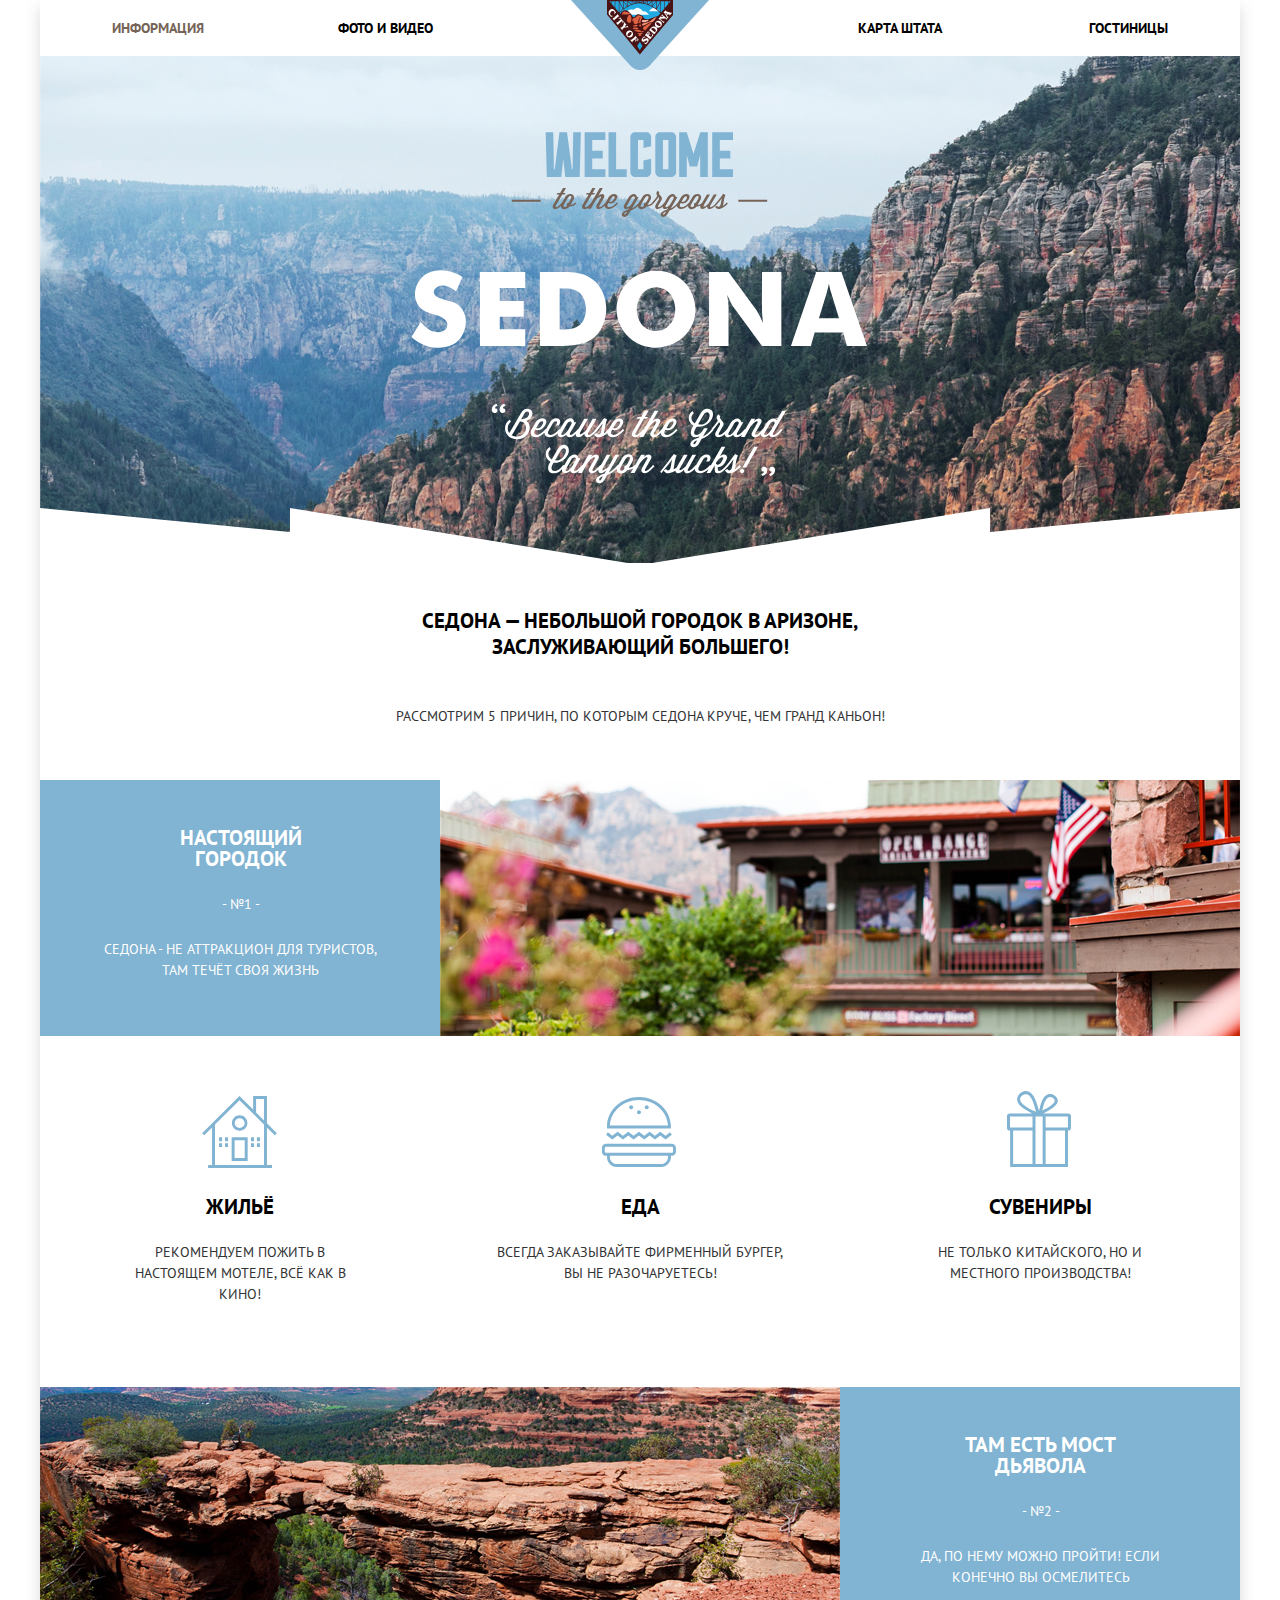
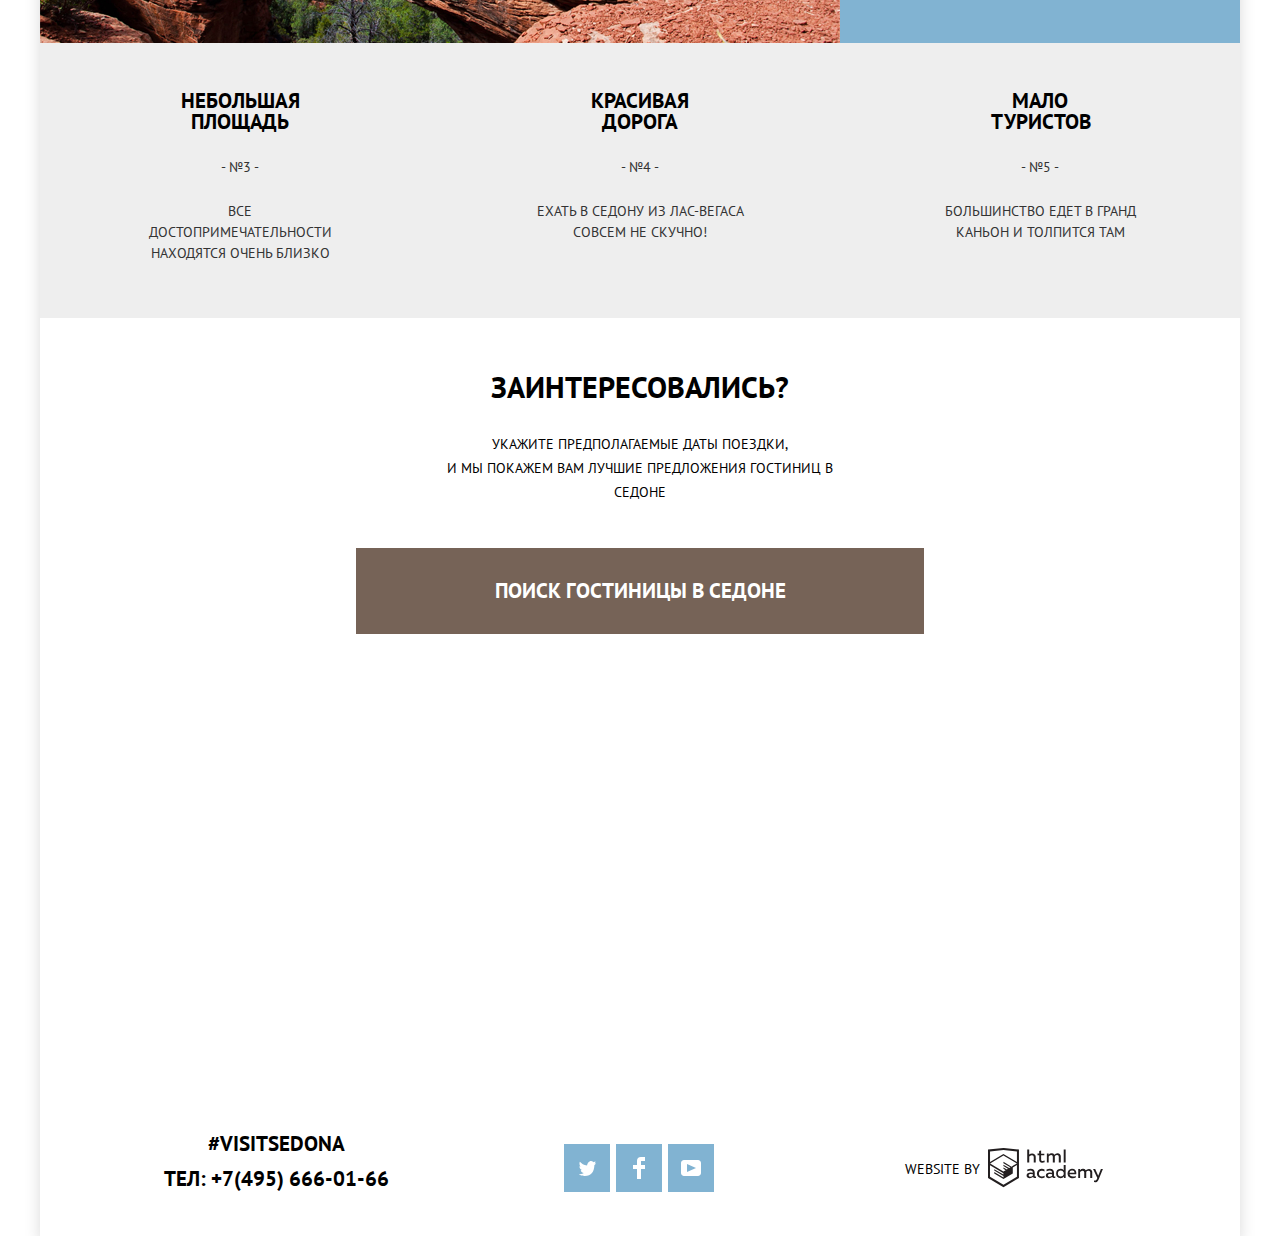
==== commit 78e6e521: "Исправляет ошибки по картинкам гостиниц и добавляет заголовок для секции" ====
--- a/index.html
+++ b/index.html
@@ -58,7 +58,7 @@
                </div>
                <div class="about-food item-food">
                   <h2>Еда</h2>
-                  <p>Всегда заказывайте фирменный бугер,
+                  <p>Всегда заказывайте фирменный бургер,
                      Вы не разочаруетесь!
                   </p>
                </div>
@@ -120,6 +120,7 @@
                <button class="search-button button" type="button">Поиск гостиницы в Седоне</button>  
             </section>
             <section class="search">
+               <h3 class="visually-hidden">Поиск гостиницы в Седоне</h3>
                <form class="search-form search-hide" action="https://echo.htmlacademy.ru/" method="POST">
                   <div class="search-container">
                      <div class="search-date-in form-input">
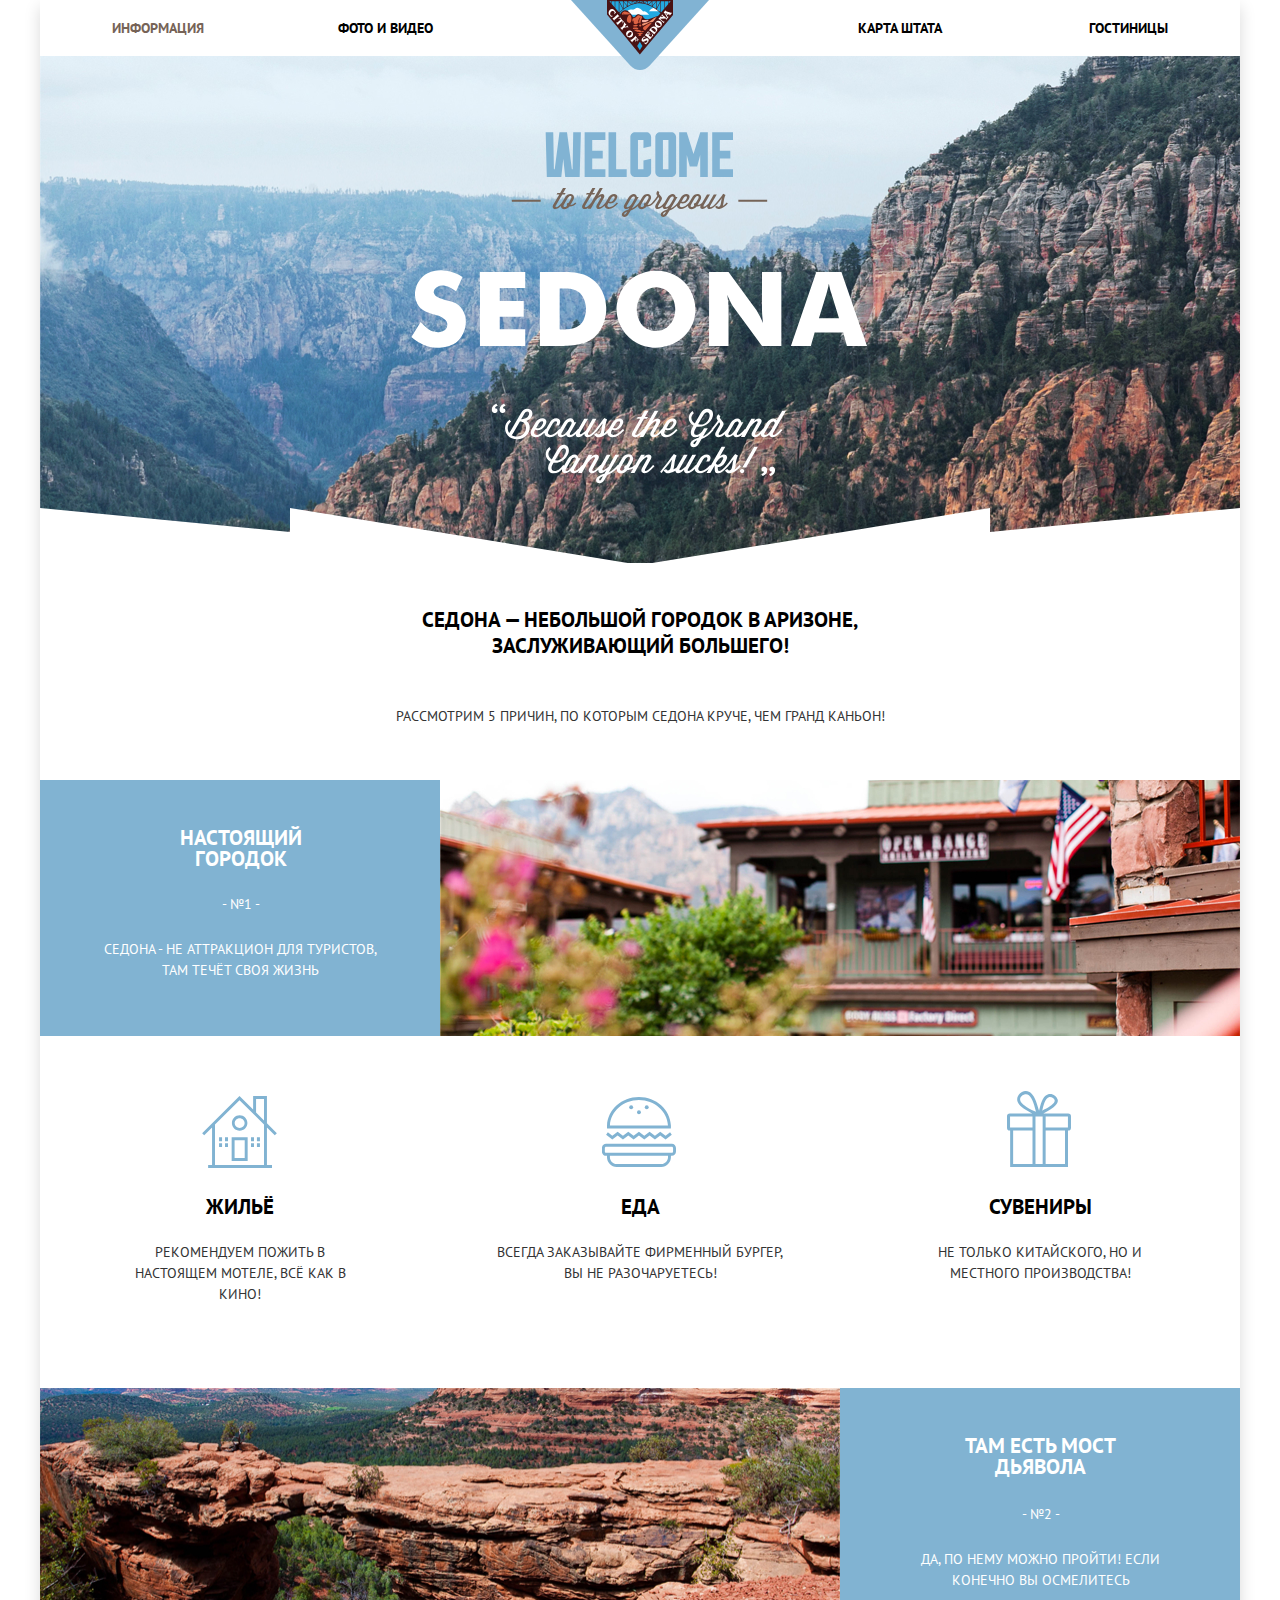
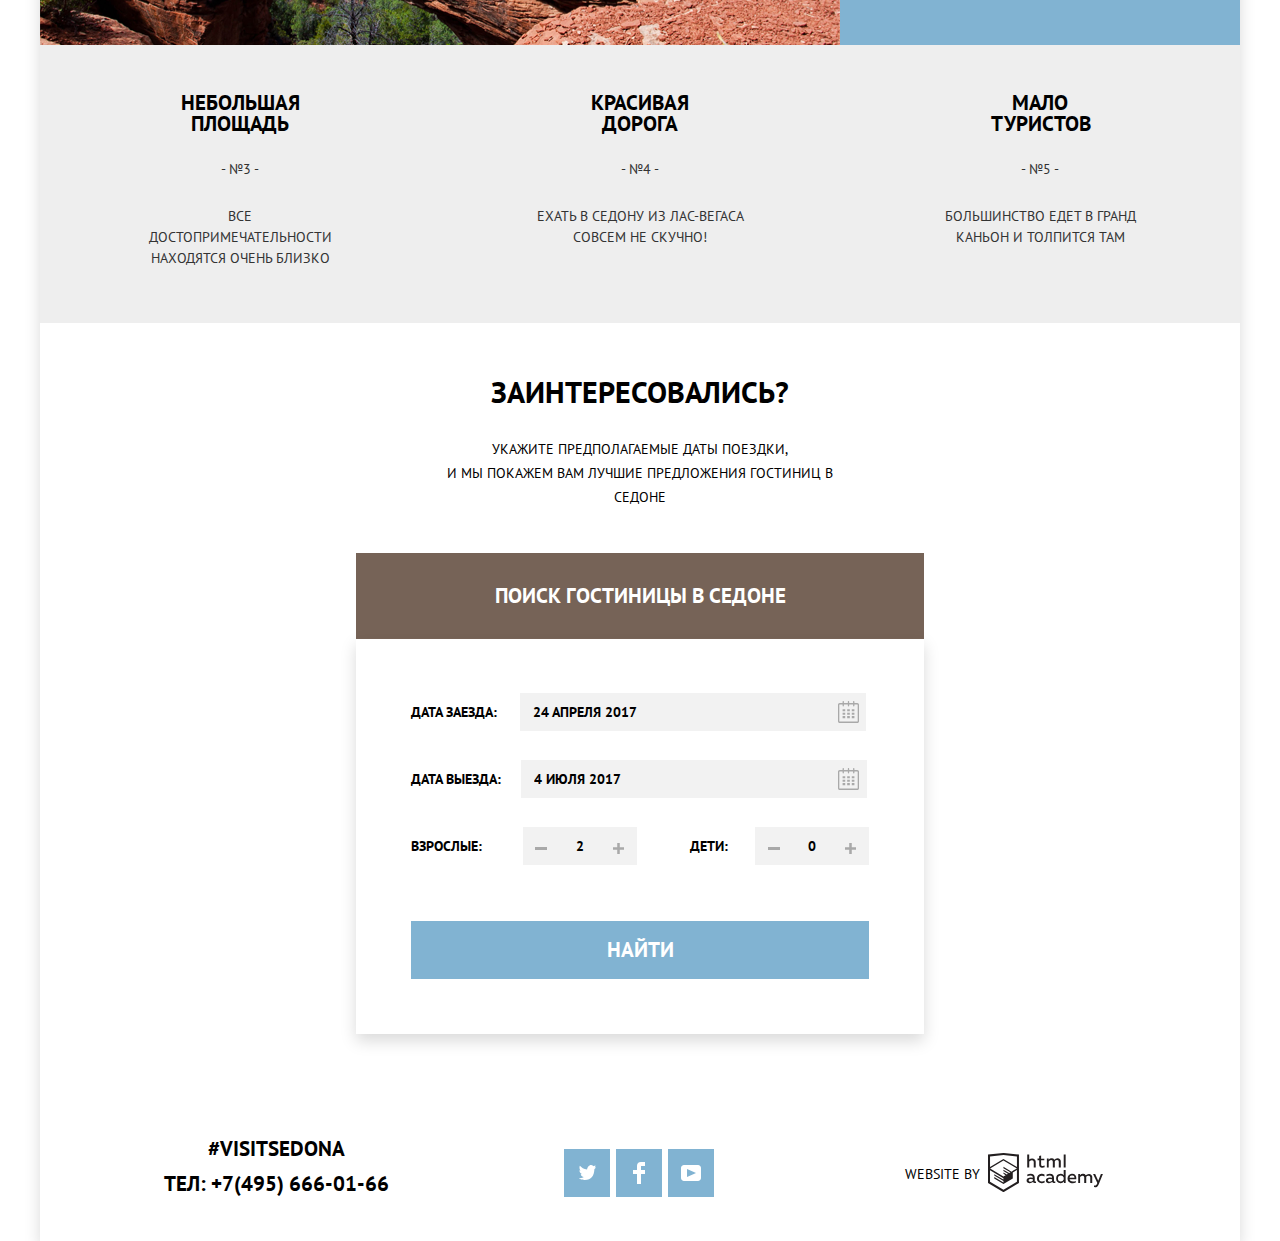
==== commit 865e7830: "Вносит правки по дополнительным критериям" ====
--- a/index.html
+++ b/index.html
@@ -121,7 +121,7 @@
             </section>
             <section class="search">
                <h3 class="visually-hidden">Поиск гостиницы в Седоне</h3>
-               <form class="search-form search-hide" action="https://echo.htmlacademy.ru/" method="POST">
+               <form class="search-form" action="https://echo.htmlacademy.ru/" method="POST">
                   <div class="search-container">
                      <div class="search-date-in form-input">
                         <label for="date-of-arrival">Дата заезда:</label>
@@ -208,6 +208,6 @@
             </div>
          </footer>
       </div>
-      <script src="js/script-min.js"></script> 
+      <script src="js/script-min.js"></script>
    </body>
 </html>
--- a/css/style-min.css
+++ b/css/style-min.css
@@ -1 +1 @@
-@-webkit-keyframes bounce{0%{opacity:0}to{opacity:1}}@keyframes bounce{0%{opacity:0}to{opacity:1}}@-webkit-keyframes shake{0%,to{transform:translateX(0)}10%,30%,50%,70%,90%{transform:translateX(-10px)}20%,40%,60%,80%{transform:translateX(10px)}}@keyframes shake{0%,to{transform:translateX(0)}10%,30%,50%,70%,90%{transform:translateX(-10px)}20%,40%,60%,80%{transform:translateX(10px)}}:root{--basic-black: #000000;--basic-extra-black: #333333;--basic-white: #FFFFFF;--basic-dark-blue: #5496BD;--basic-blue: #669EC0;--basic-light-blue: #81B3D2;--basic-dark-brown: #503E33;--basic-brown: #604E43;--basic-light-brown: #766357;--basic-extra-gray:  #666666;--basic-dark-gray: #A9A9A9;--basic-gray: #EBEBEB;--basic-light-gray: #F2F2F2;--basic-natural: #EEEEEE;--special-coll-blue:  E6F3FA;--special-dark-gray: #6A6A6A;--special-gray: #ABABAB;--special-black: #231F20;--special-middle-gray: #CACACA;--special-logo-gray: #BDBBBC;--special-input-gray: #E5E5E5}body{margin:0;padding:0;font-family:"PT Sans",Arial,sans-serif;font-size:14px;line-height:26px;font-weight:400;color:var(--basic-black);text-transform:uppercase;background-color:var(--basic-white)}a{text-decoration:none}img{max-width:100%;height:auto}*{box-sizing:border-box}.visually-hidden{width:1px;height:1px;margin:-1px;border:0;padding:0;white-space:nowrap;-webkit-clip-path:inset(100%);clip-path:inset(100%);clip:rect(0 0 0 0);overflow:hidden}.page{height:100%}.main-container,.main-navigation{background-color:var(--basic-white);position:relative}.main-container{display:grid;grid-template-rows:-webkit-min-content 1fr -webkit-min-content;grid-template-rows:min-content 1fr min-content;align-content:start;width:1200px;min-height:100%;margin:0 auto;padding:0;box-shadow:0 7px 15px rgba(0,1,1,.15)}.main-navigation{font-weight:700}.site-navigation{display:flex;margin:0;padding:15px 72px}.site-navigation li{list-style:none}.site-navigation li:nth-child(2){margin-left:134px}.site-navigation li:nth-child(3){margin-left:auto}.site-navigation li:last-child{margin-left:147px}a.main-header-logo{position:absolute;top:0;left:50%;transform:translateX(-50%)}.site-navigation a,.tag a,.tel a{color:var(--basic-black)}.site-navigation a:focus,.site-navigation a:hover{color:var(--basic-light-blue)}.site-navigation a:active{color:var(--basic-black);opacity:.3}.site-navigation .page-active{color:var(--basic-light-brown)}.welcome{background-color:var(--special-coll-blue);background-image:url("../img/background photo.jpg");background-position:top center;background-repeat:no-repeat;padding:77.35px 371px 71.76px}p.welcome-picture{padding-bottom:0;margin:0}.info-city{display:flex;background-color:var(--basic-white);flex-direction:column;align-items:center;margin:0}.info-city .zigzag{background-image:url(../img/intro-mask.svg);background-repeat:no-repeat;padding:57px 0 0;margin:-55px 0 0}.info-city .info-description{display:inline-block;vertical-align:middle;font-size:21px;font-weight:700;text-align:center;padding-bottom:32px;padding-top:42.5px;margin:0 365px 11.5px}.info-reason{text-align:center;color:var(--basic-extra-black)}.info-city .info-reason{margin:0 0 51px}.interesting{background-color:var(--basic-white)}.interesting-now{font-size:30px;line-height:24px;font-weight:700;text-align:center;margin-bottom:33px;margin-top:57px}.about-city{display:flex;justify-content:space-between;margin:0;padding:0}.about-city-color{width:400px;color:var(--basic-white);background-color:var(--basic-light-blue);line-height:21px;text-align:center;padding:47px 49px 54px 50px}.about-city-color h2.about-bridge,.about-city-color h2.about-life{width:122px;font-size:21px;font-weight:700;margin:0 auto 25px}.about-city-color h2.about-bridge{width:151px}.about-city-color p.bridge,.about-city-color p.life{margin-top:24px;margin-bottom:0}.about-city-view{display:flex}.infrastructure{display:grid;grid-template-columns:1fr 1fr 1fr;margin:0;padding:0}.about-food h2,.about-residence h2,.about-souvenir h2{margin-top:0;margin-bottom:25px;padding-top:160px}.about-food,.about-residence,.about-souvenir{padding-bottom:82px}.about-food p,.about-residence p,.about-souvenir p{display:inline-block;vertical-align:middle;width:254px;margin:0}.about-food p,.about-souvenir p{width:297px}.about-souvenir p{width:270px}.infrastructure .item-food,.infrastructure .item-residence{background-image:url(../img/icon-1.svg);background-repeat:no-repeat;background-position:162px 60px}.infrastructure .item-food{background-image:url(../img/icon-3.svg);background-position:162px 61px}.infrastructure .item-souvenir{background-image:url(../img/icon-2.svg);background-repeat:no-repeat;background-position:167px 55px}.about-city-feature{display:grid;justify-items:center;grid-template-columns:1fr 1fr 1fr;margin:0;padding:0}.about-city-not-color{padding-top:47px;padding-bottom:54px}.about-city-feature h2{margin:0 0 25px}.about-city-not-color .square{margin-bottom:25px;width:119px;margin-left:auto;margin-right:auto}.about-city-not-color .road,.about-city-not-color .tourists{margin-bottom:25px;width:99px;margin-left:auto;margin-right:auto}.about-city-not-color .tourists{width:98px}p.about-city-square{width:209px;margin-top:23px;margin-bottom:0}p.about-city-grand,p.about-city-vegas{width:261px;margin-top:23px;margin-bottom:0}p.about-city-grand{width:247px}.about-city-feature,.infrastructure{background-color:var(--basic-white);text-align:center;line-height:21px}.about-city-feature h2,.infrastructure h2,.interesting .button{font-size:21px;font-weight:700}.about-city-feature p,.about-city-feature span,.infrastructure p{color:var(--basic-extra-black)}.about-city-feature{background-color:var(--basic-natural)}.interesting{display:flex;flex-direction:column;align-items:center}.interesting a.button{padding:30px 124px 30px 125px}.interesting-search{line-height:24px;text-align:center;width:435px;margin:0 0 44px}.interesting .button{width:568px;line-height:26px;color:var(--basic-white);background-color:var(--basic-light-brown);text-align:center;vertical-align:middle;text-transform:uppercase;padding:30px 125px;border:0;outline:0}.button:focus,.button:hover{background-color:var(--basic-brown)}.button:active{color:rgba(255,255,255,.3);background-color:var(--basic-dark-brown)}.search{width:568px;line-height:26px;font-weight:700;text-align:left;background-color:var(--basic-white);margin-left:auto;margin-right:auto;position:absolute;left:316px}.search-hide{display:none}.form-open{display:block;-webkit-animation:bounce .6s;animation:bounce .6s}.form-error{-webkit-animation:shake .6s;animation:shake .6s}.search .search-container{display:flex;flex-direction:column;flex-wrap:wrap;padding:55px;margin:0;box-shadow:0 7px 15px rgba(0,1,1,.15);position:relative}.search .search-person{display:flex;justify-content:space-between}.search-date-in input,.search-date-out input{width:346px;height:38px;padding-left:13px;margin-left:19px}.search-date-out input{margin-left:16px}.search-person input{width:114px;height:38px;text-align:center;border:0}.search-container input{font-size:14px;font-weight:700;text-transform:uppercase;background-color:var(--basic-light-gray);border:2px solid transparent;margin-bottom:29px;outline:0}.search-container input:hover{background-color:var(--basic-gray)}.search-container input:focus{background-color:var(--basic-white);border:2px solid var(--special-input-gray)}.search-container button.find{display:inline-block;vertical-align:middle;font-weight:700;font-size:21px;text-align:center;height:58px;text-transform:uppercase;background-color:var(--basic-light-blue);color:var(--basic-white);border:0;outline:0;padding:16px 182px;margin-top:25px}.search-container button.find:focus,.search-container button.find:hover{background-color:var(--basic-blue)}.search-container button.find:active{background-color:var(--basic-dark-blue);color:rgba(255,255,255,.3)}.adult label{margin:0 37px 0 0}.children input{margin:0 0 0 23px}.search .calendar{background-color:transparent;border:0;outline:0}.form-adult,.form-children,.form-input,.form-output{position:relative}.form-input .calendar,.form-output .calendar{position:absolute;right:4px;top:7px}button.calendar:focus path,button.calendar:hover path{fill:var(--basic-black);border:0 solid var(--special-input-gray)}button.calendar:active path{fill:var(--basic-light-blue)}.search .minus,.search .plus{background-color:transparent;outline:0;border:0 solid transparent}.form-adult .minus{position:absolute;top:7px;left:118px}.form-adult .plus{position:absolute;top:11px;left:196px}.form-children .minus{position:absolute;top:7px;right:83px}.form-children .plus{position:absolute;top:11px;right:7px}button.minus:focus rect,button.minus:hover rect,button.plus:focus path,button.plus:hover path{fill:var(--basic-black)}button.minus:active rect,button.plus:active path{fill:var(--basic-light-blue)}.map iframe{width:100%;border:0}.main-footer{display:grid;width:1200px;justify-items:center;grid-template-columns:1fr 1fr 1fr;background-color:rgba(255,255,255,.9);margin:0;padding:0}.index-footer{position:absolute;bottom:8px}.contact-tag-tel{font-size:21px;font-weight:700;text-align:center;padding-top:24px;padding-bottom:36px;padding-left:73px}.contact-tag-tel .tag{margin-bottom:9px;text-align:center}.main-footer .contact-social{padding-top:37px;padding-bottom:36px;padding-right:2px}.contact-social ul{display:flex;flex-wrap:wrap;justify-content:center;width:400px;margin:0;padding:0;list-style:none}.social-list li:not(:last-child){margin-right:6px}.contact-social a.social-button{display:flex;width:46px;height:48px;text-align:center}.contact-social .social-button{background-color:var(--basic-light-blue)}.facebook-button,.twitter-button,.youtube-button{background-image:url(../img/twitter.svg);background-repeat:no-repeat;background-position:center}.facebook-button,.youtube-button{background-image:url(../img/fb-icon.svg)}.youtube-button{background-image:url(../img/youtube.svg)}.social-button:focus,.social-button:hover{background-color:var(--basic-blue)}.social-button:active{color:rgba(255,255,255,.3);background-color:var(--basic-dark-blue)}.developer{display:flex;padding-right:73px}.developer-logo{width:115px;height:41px;color:var(--special-black);padding-top:41px}.developer span{padding-top:49px;padding-bottom:45px;margin-right:8px}a.developer-logo:focus path,a.developer-logo:hover path{fill:var(--basic-light-blue)}a.developer-logo:active path{fill:var(--special-logo-gray)}.filters{background-color:var(--basic-blue);background-image:url(../img/background.jpg);background-repeat:no-repeat;background-position:top center;color:var(--basic-white)}.filters .filter-items{display:flex;margin:0;padding:0 72px}.filters legend{font-weight:700;font-size:16px;line-height:21px}.filters fieldset{margin:0;padding:0;border:0}.filters ul{min-width:160px;margin:0;padding:0;list-style:none}.filter-items .cost-items,.filter-items .housing-items,.filter-items .infrastructure-items{padding-top:26.5px;padding-bottom:29px;text-align:left}.housing-items legend,.infrastructure-items legend{margin-bottom:24px}.infrastructure-list li:not(:last-child),.type-housing li:not(:last-child){padding:0;margin:0 0 25px;line-height:21px}.housing-items label{padding-left:39px}.filter-option{display:none}.housing-item label,.infrastructure-item label{position:relative;display:block;cursor:pointer;-webkit-user-select:none;-moz-user-select:none;user-select:none;padding-left:40px}.housing-item .filter-check::before,.infrastructure-item .filter-check::before{content:"";width:23px;height:23px;background-image:url(../img/checkbox-off.svg);background-repeat:no-repeat;background-position:top center;cursor:pointer;position:absolute;left:0}.filter-option:checked+label::before{width:27px;background-image:url(../img/checkbox-on.svg)}.filter-option:checked:disabled+label::before{width:27px;background-image:url(../img/checkbox-on-disabled.svg)}.filter-option:disabled+label::before{width:27px;background-image:url(../img/checkbox-off-disabled.svg)}.filter-items .infrastructure-items{margin-right:95px}.filter-items .housing-items{margin-right:324px}.cost-items legend{text-align:left;font-size:16px;font-weight:700;line-height:21px;margin:0 0 10.5px;padding-left:1px}.filter-items .filter-cost{display:flex;width:316px;text-align:center;border:2px solid var(--basic-white);border-radius:2px;margin-left:-1px;position:relative}.filter-cost input{width:57px;font-size:14px;line-height:21px;font-weight:400;color:var(--basic-white);border:0;background-color:transparent;outline:0}.min-cost::after{position:absolute;content:" ";top:5px;left:156px;width:2px;height:22px;background-color:var(--basic-white)}.filter-cost .max-cost,.filter-cost .min-cost{padding-left:52px}.range-filter label{display:inline-block;vertical-align:middle;text-align:center;padding-top:2.5px;padding-bottom:4.5px}.filter-cost .min-cost{width:158px}.filter-cost .max-cost{width:159px}.cost-items .range-filter{width:316px}.cost-items .range-cost{position:relative;height:30px;padding-top:20px;margin-bottom:25px}.range-cost .scale{height:2px;background-color:rgba(255,255,255,.3)}.range-cost .bar{width:248px;height:2px;background-color:var(--basic-white);margin-left:12px}.range-cost .toggle{position:absolute;top:11px;width:21px;height:22px;padding:0;background-image:url(../img/filter-button.svg);background-repeat:no-repeat;background-position:top center;cursor:pointer}.range-cost .toggle-max{left:252px}.range-cost .toggle:focus,.range-cost .toggle:hover{width:23px;height:24px;transform:scale(1.2)}.filter-items button{display:block;padding:8px 33px 8px 34px;color:var(--basic-white);text-transform:uppercase;background-color:transparent;border:2px solid var(--basic-white);border-radius:2px;margin-left:84px;margin-right:auto}.filter-items button:focus,.filter-items button:hover{color:var(--basic-black);border:2px solid var(--basic-white);border-radius:2px;background-color:var(--basic-white);outline:0}.results-search-find{display:flex;padding:0 73px}.find{padding-top:29px;padding-bottom:31px}.results{display:flex;margin-left:46px}.results span{margin:0;padding:31px 0 0}.filter-up-down .up-down,.results-list{display:flex;margin:0;list-style:none;padding:32px 0 0}.results-list{flex-wrap:wrap;width:782px;font-size:12px;line-height:18px}.filter-price{margin-left:40px}.filter-type{margin-left:32px}.filter-rating{margin-left:33px}.filter-up-down .up-down{align-self:center}.up-down li:nth-child(1){margin-right:12px}a.filter-down path,a.filter-up path{background-repeat:no-repeat;fill:var(--special-middle-gray)}a.filter-up:focus path,a.filter-up:hover path{fill:var(--basic-black)}.up-down a.active path,a.filter-up:active path{fill:var(--basic-light-blue)}a.filter-down:hover path{fill:var(--basic-black)}a.filter-down:active path{fill:var(--basic-light-blue)}.results-search-find{background-color:var(--basic-white)}.results-search-find .find{font-size:21px;font-weight:700}.results-search-find .sorting{font-size:12px;line-height:18px}.results-list a.filter-price{color:var(--basic-light-blue)}.results-list a.filter-rating,.results-list a.filter-type{color:rgba(0,0,0,.3);border-bottom:1px dotted var(--basic-light-blue)}.name-hotel a:focus,.name-hotel a:hover,.results-list .active:focus,.results-list .active:hover{color:var(--basic-light-blue)}.results-list a.active:active{color:var(--basic-black);border:0}.hotels-list{margin:0;padding:0;list-style:none}.hotel-item{margin:0;padding:0 73px}.hotels-list .hotel-item{display:flex;align-items:center}.hotels-list li.hotel-items-amara,.hotels-list li.hotel-items-desert,.hotels-list li.hotel-items-villas{border-top:1px solid var(--special-input-gray)}.hotels-list .hotel:last-child{border-bottom:1px solid var(--special-input-gray)}.hotels-list div.amara,.hotels-list div.desert,.hotels-list div.villas{display:flex;justify-content:space-between;width:921px;margin:0;padding:0}.info-type-price span{display:inline-block;vertical-align:middle;margin-top:5px;margin-bottom:16px;line-height:21px}.info-type-price .type-amara{width:107px;margin-right:6px}.info-type-price .type-desert{width:82px;margin-right:31px}.info-type-price .type-villas{width:126px;margin-right:-13px}.hotel-picture{padding-top:30px;padding-bottom:23px}.hotel-amara,.hotel-desert,.hotel-villas{display:flex;flex-direction:column;margin-left:28px}.hotel-desert,.hotel-villas{margin-left:29px}.hotel-villas{margin-left:28px}.name-hotel a{font-size:21px;font-weight:700;color:var(--basic-black)}h3.name-hotel{padding-top:24px;margin-top:0;margin-bottom:0}.rating-stars ul{display:flex;justify-content:flex-end;padding:29px 0 0;list-style:none}.rating-stars li:not(:last-child){margin-right:5px}.rating-hotel .rating-value{width:110px;line-height:21px;text-align:center;color:var(--basic-extra-gray);background-color:var(--basic-light-gray)}p.rating-value{margin-top:40px;margin-bottom:30px;padding:3px 12px 3px 15px}a.button-book,a.button-more{padding:4.5px 16px 4.5px 17px}.name-hotel a:active{opacity:.3;color:var(--basic-black)}.button-more-book a{line-height:21px;font-weight:700}.button-more-book .button-more{margin-right:4px;color:var(--basic-white);background-color:var(--basic-light-blue);border:0}.button-more-book a.button-more:focus,.button-more-book a.button-more:hover{background-color:var(--basic-blue)}.button-more-book a.button-more:active{background-color:var(--basic-dark-blue);color:rgba(255,255,255,.3)}.button-more-book .button-book{color:var(--basic-white);background-color:var(--basic-light-brown);border:0}.button-more-book a.button-book:focus,.button-more-book a.button-book:hover{background-color:var(--basic-brown)}.button-more-book a.button-book:active{background-color:var(--basic-dark-brown);color:rgba(255,255,255,.3)}+@-webkit-keyframes bounce{0%{opacity:0}to{opacity:1}}@keyframes bounce{0%{opacity:0}to{opacity:1}}@-webkit-keyframes shake{0%,to{transform:translateX(0)}10%,30%,50%,70%,90%{transform:translateX(-10px)}20%,40%,60%,80%{transform:translateX(10px)}}@keyframes shake{0%,to{transform:translateX(0)}10%,30%,50%,70%,90%{transform:translateX(-10px)}20%,40%,60%,80%{transform:translateX(10px)}}:root{--basic-black: #000000;--basic-extra-black: #333333;--basic-white: #FFFFFF;--basic-dark-blue: #5496BD;--basic-blue: #669EC0;--basic-light-blue: #81B3D2;--basic-dark-brown: #503E33;--basic-brown: #604E43;--basic-light-brown: #766357;--basic-extra-gray:  #666666;--basic-dark-gray: #A9A9A9;--basic-gray: #EBEBEB;--basic-light-gray: #F2F2F2;--basic-natural: #EEEEEE;--special-coll-blue: #C9DDE8;--special-dark-gray: #6A6A6A;--special-gray: #ABABAB;--special-black: #231F20;--special-middle-gray: #CACACA;--special-logo-gray: #BDBBBC;--special-input-gray: #E5E5E5}body{margin:0;padding:0;font-family:"PT Sans",Arial,sans-serif;font-size:14px;line-height:26px;font-weight:400;color:var(--basic-black);text-transform:uppercase;background-color:var(--basic-white)}a{text-decoration:none}img{max-width:100%;height:auto}*{box-sizing:border-box}.visually-hidden{width:1px;height:1px;margin:-1px;border:0;padding:0;white-space:nowrap;-webkit-clip-path:inset(100%);clip-path:inset(100%);clip:rect(0 0 0 0);overflow:hidden}.page{height:100%}.main-container,.main-navigation{background-color:var(--basic-white);position:relative}.main-container{display:grid;grid-template-rows:-webkit-min-content 1fr -webkit-min-content;grid-template-rows:min-content 1fr min-content;align-content:start;width:1200px;min-height:100%;margin:0 auto;padding:0;box-shadow:0 7px 15px rgba(0,1,1,.15)}.main-navigation{font-weight:700}.site-navigation{display:flex;margin:0;padding:15px 72px}.site-navigation li{list-style:none}.site-navigation li:nth-child(2){margin-left:134px}.site-navigation li:nth-child(3){margin-left:auto}.site-navigation li:last-child{margin-left:147px}a.main-header-logo{position:absolute;top:0;left:50%;transform:translateX(-50%)}.site-navigation a,.tag a,.tel a{color:var(--basic-black)}.site-navigation a:focus,.site-navigation a:hover{color:var(--basic-light-blue)}.site-navigation a:active{color:var(--basic-black);opacity:.3}.site-navigation .page-active{color:var(--basic-light-brown)}.welcome{background-color:var(--special-coll-blue);background-image:url(../img/background_photo.jpg);background-position:top center;background-repeat:no-repeat;padding:77.35px 371px 71.76px}p.welcome-picture{padding-bottom:0;margin:0}.info-city{display:flex;background-color:var(--basic-white);flex-direction:column;align-items:center;margin:0}.info-city .zigzag{background-image:url(../img/intro-mask.svg);background-repeat:no-repeat;padding:57px 0 0;margin:-55px 0 0}.info-city .info-description{display:inline-block;vertical-align:middle;font-size:21px;font-weight:700;text-align:center;padding-bottom:32px;padding-top:42px;margin:0 365px 11.5px}.info-reason{text-align:center;color:var(--basic-extra-black)}.info-city .info-reason{margin:0 0 51px}.interesting{background-color:var(--basic-white)}.interesting-now{font-size:30px;line-height:24px;font-weight:700;text-align:center;margin-bottom:33px;margin-top:57px}.about-city{display:flex;justify-content:space-between;margin:0;padding:0}.about-city-color{width:400px;color:var(--basic-white);background-color:var(--basic-light-blue);line-height:21px;text-align:center;padding:47px 49px 54px 50px}.about-city-color h2.about-life{width:122px;font-size:21px;font-weight:700;margin:0 auto 25px}.about-city-color h2.about-bridge{width:151px;font-size:21px;font-weight:700;margin:0 auto 27px}.about-city-color p.bridge,.about-city-color p.life{margin-top:24px;margin-bottom:0}.about-city-view{display:flex}.infrastructure{display:grid;grid-template-columns:1fr 1fr 1fr;margin:0;padding:0}.about-food h2,.about-residence h2,.about-souvenir h2{margin-top:0;margin-bottom:25px;padding-top:160px}.about-food,.about-residence,.about-souvenir{padding-bottom:83px}.about-food p,.about-residence p,.about-souvenir p{display:inline-block;vertical-align:middle;width:254px;margin:0}.about-food p,.about-souvenir p{width:297px}.about-souvenir p{width:270px}.infrastructure .item-food,.infrastructure .item-residence{background-image:url(../img/icon-1.svg);background-repeat:no-repeat;background-position:162px 60px}.infrastructure .item-food{background-image:url(../img/icon-3.svg);background-position:162px 61px}.infrastructure .item-souvenir{background-image:url(../img/icon-2.svg);background-repeat:no-repeat;background-position:167px 55px}.about-city-feature{display:grid;justify-items:center;grid-template-columns:1fr 1fr 1fr;margin:0;padding:0}.about-city-not-color{padding-top:47px;padding-bottom:54px}.about-city-feature h2{margin:0 0 25px}.about-city-not-color .square{margin-bottom:25px;width:119px;margin-left:auto;margin-right:auto}.about-city-not-color .road,.about-city-not-color .tourists{margin-bottom:25px;width:99px;margin-left:auto;margin-right:auto}.about-city-not-color .tourists{width:98px}p.about-city-square{width:209px;margin-top:26px;margin-bottom:0}p.about-city-grand,p.about-city-vegas{width:261px;margin-top:26px;margin-bottom:0}p.about-city-grand{width:247px}.about-city-feature,.infrastructure{background-color:var(--basic-white);text-align:center;line-height:21px}.about-city-feature h2,.infrastructure h2,.interesting .button{font-size:21px;font-weight:700}.about-city-feature p,.about-city-feature span,.infrastructure p{color:var(--basic-extra-black)}.about-city-feature{background-color:var(--basic-natural)}.interesting{display:flex;flex-direction:column;align-items:center}.interesting a.button{padding:30px 124px 30px 125px}.interesting-search{line-height:24px;text-align:center;width:435px;margin:0 0 44px}.interesting .button{width:568px;line-height:26px;color:var(--basic-white);background-color:var(--basic-light-brown);text-align:center;vertical-align:middle;text-transform:uppercase;padding:30px 125px;border:0;outline:0}.button:focus,.button:hover{background-color:var(--basic-brown)}.button:active{color:rgba(255,255,255,.3);background-color:var(--basic-dark-brown)}.search{width:568px;line-height:26px;font-weight:700;text-align:left;background-color:var(--basic-white);margin-left:auto;margin-right:auto;position:absolute;left:316px;-webkit-animation:bounce .6s;animation:bounce .6s}.search-hide{display:none}.form-error{-webkit-animation:shake .6s;animation:shake .6s}.search .search-container{display:flex;flex-direction:column;flex-wrap:wrap;padding:55px;margin:0;box-shadow:0 7px 15px rgba(0,1,1,.15);position:relative}.search .search-person{display:flex;justify-content:space-between}.search-date-in input,.search-date-out input{width:346px;height:38px;padding-left:11px;margin-left:19px}.search-date-out input{margin-left:16px}.search-person input{width:114px;height:38px;text-align:center;border:0}.search-container input{font-size:14px;font-weight:700;text-transform:uppercase;background-color:var(--basic-light-gray);border:2px solid transparent;margin-bottom:29px;outline:0}.search-container input:hover{background-color:var(--basic-gray)}.search-container input:focus{background-color:var(--basic-white);border:2px solid var(--special-input-gray)}.search-container button.find{display:inline-block;vertical-align:middle;font-weight:700;font-size:21px;text-align:center;height:58px;text-transform:uppercase;background-color:var(--basic-light-blue);color:var(--basic-white);border:0;outline:0;padding:16px 182px;margin-top:27px}.search-container button.find:focus,.search-container button.find:hover{background-color:var(--basic-blue)}.search-container button.find:active{background-color:var(--basic-dark-blue);color:rgba(255,255,255,.3)}.adult label{margin:0 37px 0 0}.children input{margin:0 0 0 23px}.search .calendar{background-color:transparent;border:0;outline:0}.form-adult,.form-children,.form-input,.form-output{position:relative}.form-input .calendar,.form-output .calendar{position:absolute;right:4px;top:7px}button.calendar:focus path,button.calendar:hover path{fill:var(--basic-black);border:0 solid var(--special-input-gray)}button.calendar:active path{fill:var(--basic-light-blue)}.search .minus,.search .plus{background-color:transparent;outline:0;border:0 solid transparent}.form-adult .minus{position:absolute;top:9px;left:118px}.form-adult .plus{position:absolute;top:13px;left:196px}.form-children .minus{position:absolute;top:9px;right:83px}.form-children .plus{position:absolute;top:13px;right:7px}button.minus:focus rect,button.minus:hover rect,button.plus:focus path,button.plus:hover path{fill:var(--basic-black)}button.minus:active rect,button.plus:active path{fill:var(--basic-light-blue)}.map iframe{width:100%;border:0}.main-footer{display:grid;width:1200px;justify-items:center;grid-template-columns:1fr 1fr 1fr;background-color:rgba(255,255,255,.9);margin:0;padding:0}.index-footer{position:absolute;bottom:8px}.contact-tag-tel{font-size:21px;font-weight:700;text-align:center;padding-top:24px;padding-bottom:36px;padding-left:73px}.contact-tag-tel .tag{margin-bottom:9px;text-align:center}.main-footer .contact-social{padding-top:37px;padding-bottom:36px;padding-right:2px}.contact-social ul{display:flex;flex-wrap:wrap;justify-content:center;width:400px;margin:0;padding:0;list-style:none}.social-list li:not(:last-child){margin-right:6px}.contact-social a.social-button{display:flex;width:46px;height:48px;text-align:center}.contact-social .social-button{background-color:var(--basic-light-blue)}.facebook-button,.twitter-button,.youtube-button{background-image:url(../img/twitter.svg);background-repeat:no-repeat;background-position:center}.facebook-button,.youtube-button{background-image:url(../img/fb-icon.svg)}.youtube-button{background-image:url(../img/youtube.svg)}.social-button:focus,.social-button:hover{background-color:var(--basic-blue)}.social-button:active{color:rgba(255,255,255,.3);background-color:var(--basic-dark-blue)}.developer{display:flex;padding-right:73px}.developer-logo{width:115px;height:41px;color:var(--special-black);padding-top:41px}.developer span{padding-top:49px;padding-bottom:45px;margin-right:8px}a.developer-logo:focus path,a.developer-logo:hover path{fill:var(--basic-light-blue)}a.developer-logo:active path{fill:var(--special-logo-gray)}.filters{background-color:var(--basic-blue);background-image:url(../img/background.jpg);background-repeat:no-repeat;background-position:top center;color:var(--basic-white)}.filters .filter-items{display:flex;margin:0;padding:0 72px}.filters legend{font-weight:700;font-size:16px;line-height:21px}.filters fieldset{margin:0;padding:0;border:0}.filters ul{min-width:160px;margin:0;padding:0;list-style:none}.filter-items .cost-items,.filter-items .housing-items,.filter-items .infrastructure-items{padding-top:26.5px;padding-bottom:29px;text-align:left}.housing-items legend,.infrastructure-items legend{margin-bottom:24px}.infrastructure-list li:not(:last-child),.type-housing li:not(:last-child){padding:0;margin:0 0 25px;line-height:21px}.housing-items .filter-option,.infrastructure-item .filter-option{position:absolute}.housing-items label{padding-left:39px}.housing-item label,.infrastructure-item label{position:relative;display:block;cursor:pointer;-webkit-user-select:none;-moz-user-select:none;user-select:none;padding-left:40px}.housing-item .filter-check::before,.infrastructure-item .filter-check::before{content:"";width:23px;height:23px;background-image:url(../img/checkbox-off.svg);background-repeat:no-repeat;background-position:top center;cursor:pointer;position:absolute;left:0}.filter-option:checked+label::before{width:27px;background-image:url(../img/checkbox-on.svg)}.filter-option:checked:disabled+label::before{width:27px;background-image:url(../img/checkbox-on-disabled.svg)}.filter-option:disabled+label::before{width:27px;background-image:url(../img/checkbox-off-disabled.svg)}.filter-option:focus+.filter-check::before{outline:-webkit-focus-ring-color auto 1px}.filter-items .infrastructure-items{margin-right:95px}.filter-items .housing-items{margin-right:324px}.cost-items legend{text-align:left;font-size:16px;font-weight:700;line-height:21px;margin:0 0 11.5px;padding-left:1px}.filter-items .filter-cost{display:flex;width:316px;text-align:center;border:2px solid var(--basic-white);border-radius:2px;margin-left:-1px;position:relative}.filter-cost input{width:60px;font-size:14px;line-height:21px;font-weight:400;color:var(--basic-white);border:0;background-color:transparent;outline:0}.min-cost::after{position:absolute;content:" ";top:5px;left:156px;width:2px;height:22px;background-color:var(--basic-white)}.filter-cost .min-cost{padding-left:53px}.filter-cost .max-cost{padding-left:34px}.range-filter label{display:inline-block;vertical-align:middle;text-align:center;padding-top:2.5px;padding-bottom:4.5px}.filter-cost .min-cost{width:158px}.filter-cost .max-cost{width:159px}.cost-items .range-filter{width:316px}.cost-items .range-cost{position:relative;height:30px;padding-top:20px;margin-bottom:25px}.range-cost .scale{height:2px;background-color:rgba(255,255,255,.3)}.range-cost .bar{width:248px;height:2px;background-color:var(--basic-white);margin-left:12px}.range-cost .toggle{position:absolute;top:11px;width:21px;height:22px;padding:0;background-image:url(../img/filter-button.svg);background-repeat:no-repeat;background-position:top center;cursor:pointer}.range-cost .toggle-max{left:252px}.range-cost .toggle:focus,.range-cost .toggle:hover{width:23px;height:24px;transform:scale(1.2)}.filter-items button{display:block;padding:8px 33px 8px 34px;color:var(--basic-white);text-transform:uppercase;background-color:transparent;border:2px solid var(--basic-white);border-radius:2px;margin-left:84px;margin-right:auto}.filter-items button:focus,.filter-items button:hover{color:var(--basic-black);border:2px solid var(--basic-white);border-radius:2px;background-color:var(--basic-white);outline:0}.results-search-find{display:flex;padding:0 73px}.find{padding-top:29px;padding-bottom:31px}.results{display:flex;margin-left:46px}.results span{margin:0;padding:32px 0 0}.filter-up-down .up-down,.results-list{display:flex;margin:0;list-style:none;padding:32px 0 0}.results-list{flex-wrap:wrap;width:782px;font-size:12px;line-height:18px}.filter-price{margin-left:40px}.filter-type{margin-left:32px}.filter-rating{margin-left:33px}.filter-up-down .up-down{align-self:center}.up-down li:nth-child(1){margin-right:12px}a.filter-down path,a.filter-up path{background-repeat:no-repeat;fill:var(--special-middle-gray)}a.filter-up:focus path,a.filter-up:hover path{fill:var(--basic-black)}.up-down a.active path,a.filter-up:active path{fill:var(--basic-light-blue)}a.filter-down:hover path{fill:var(--basic-black)}a.filter-down:active path{fill:var(--basic-light-blue)}.results-search-find{background-color:var(--basic-white)}.results-search-find .find{font-size:21px;font-weight:700}.results-search-find .sorting{font-size:12px;line-height:18px}.results-list a.filter-price{color:var(--basic-light-blue)}.results-list a.filter-rating,.results-list a.filter-type{color:rgba(0,0,0,.3);border-bottom:1px dotted var(--basic-light-blue)}.name-hotel a:focus,.name-hotel a:hover,.results-list .active:focus,.results-list .active:hover{color:var(--basic-light-blue)}.results-list a.active:active{color:var(--basic-black);border:0}.hotels-list{margin:0;padding:0;list-style:none}.hotel-item{margin:0;padding:0 73px}.hotels-list .hotel-item{display:flex;align-items:center}.hotels-list li.hotel-items-amara,.hotels-list li.hotel-items-desert,.hotels-list li.hotel-items-villas{border-top:1px solid var(--special-input-gray)}.hotels-list .hotel:last-child{border-bottom:1px solid var(--special-input-gray)}.hotels-list div.amara,.hotels-list div.desert,.hotels-list div.villas{display:flex;justify-content:space-between;width:921px;margin:0;padding:0}.info-type-price span{display:inline-block;vertical-align:middle;margin-top:5px;margin-bottom:16px;line-height:21px}.info-type-price .type-amara{width:107px;margin-right:6px}.info-type-price .type-desert{width:82px;margin-right:31px}.info-type-price .type-villas{width:126px;margin-right:-13px}.hotel-picture{padding-top:30px;padding-bottom:23px}.hotel-amara,.hotel-desert,.hotel-villas{display:flex;flex-direction:column;margin-left:28px}.hotel-desert,.hotel-villas{margin-left:29px}.hotel-villas{margin-left:28px}.name-hotel a{font-size:21px;font-weight:700;color:var(--basic-black)}h3.name-hotel{padding-top:24px;margin-top:0;margin-bottom:0}.rating-stars ul{display:flex;justify-content:flex-end;padding:29px 0 0;list-style:none}.rating-stars li:not(:last-child){margin-right:5px}.rating-hotel .rating-value{width:110px;line-height:21px;text-align:center;color:var(--basic-extra-gray);background-color:var(--basic-light-gray)}p.rating-value{margin-top:40px;margin-bottom:30px;padding:3px 12px 3px 15px}a.button-book,a.button-more{padding:4.5px 16px 4.5px 17px}.name-hotel a:active{opacity:.3;color:var(--basic-black)}.button-more-book a{line-height:21px;font-weight:700}.button-more-book .button-more{margin-right:4px;color:var(--basic-white);background-color:var(--basic-light-blue);border:0}.button-more-book a.button-more:focus,.button-more-book a.button-more:hover{background-color:var(--basic-blue)}.button-more-book a.button-more:active{background-color:var(--basic-dark-blue);color:rgba(255,255,255,.3)}.button-more-book .button-book{color:var(--basic-white);background-color:var(--basic-light-brown);border:0}.button-more-book a.button-book:focus,.button-more-book a.button-book:hover{background-color:var(--basic-brown)}.button-more-book a.button-book:active{background-color:var(--basic-dark-brown);color:rgba(255,255,255,.3)}
